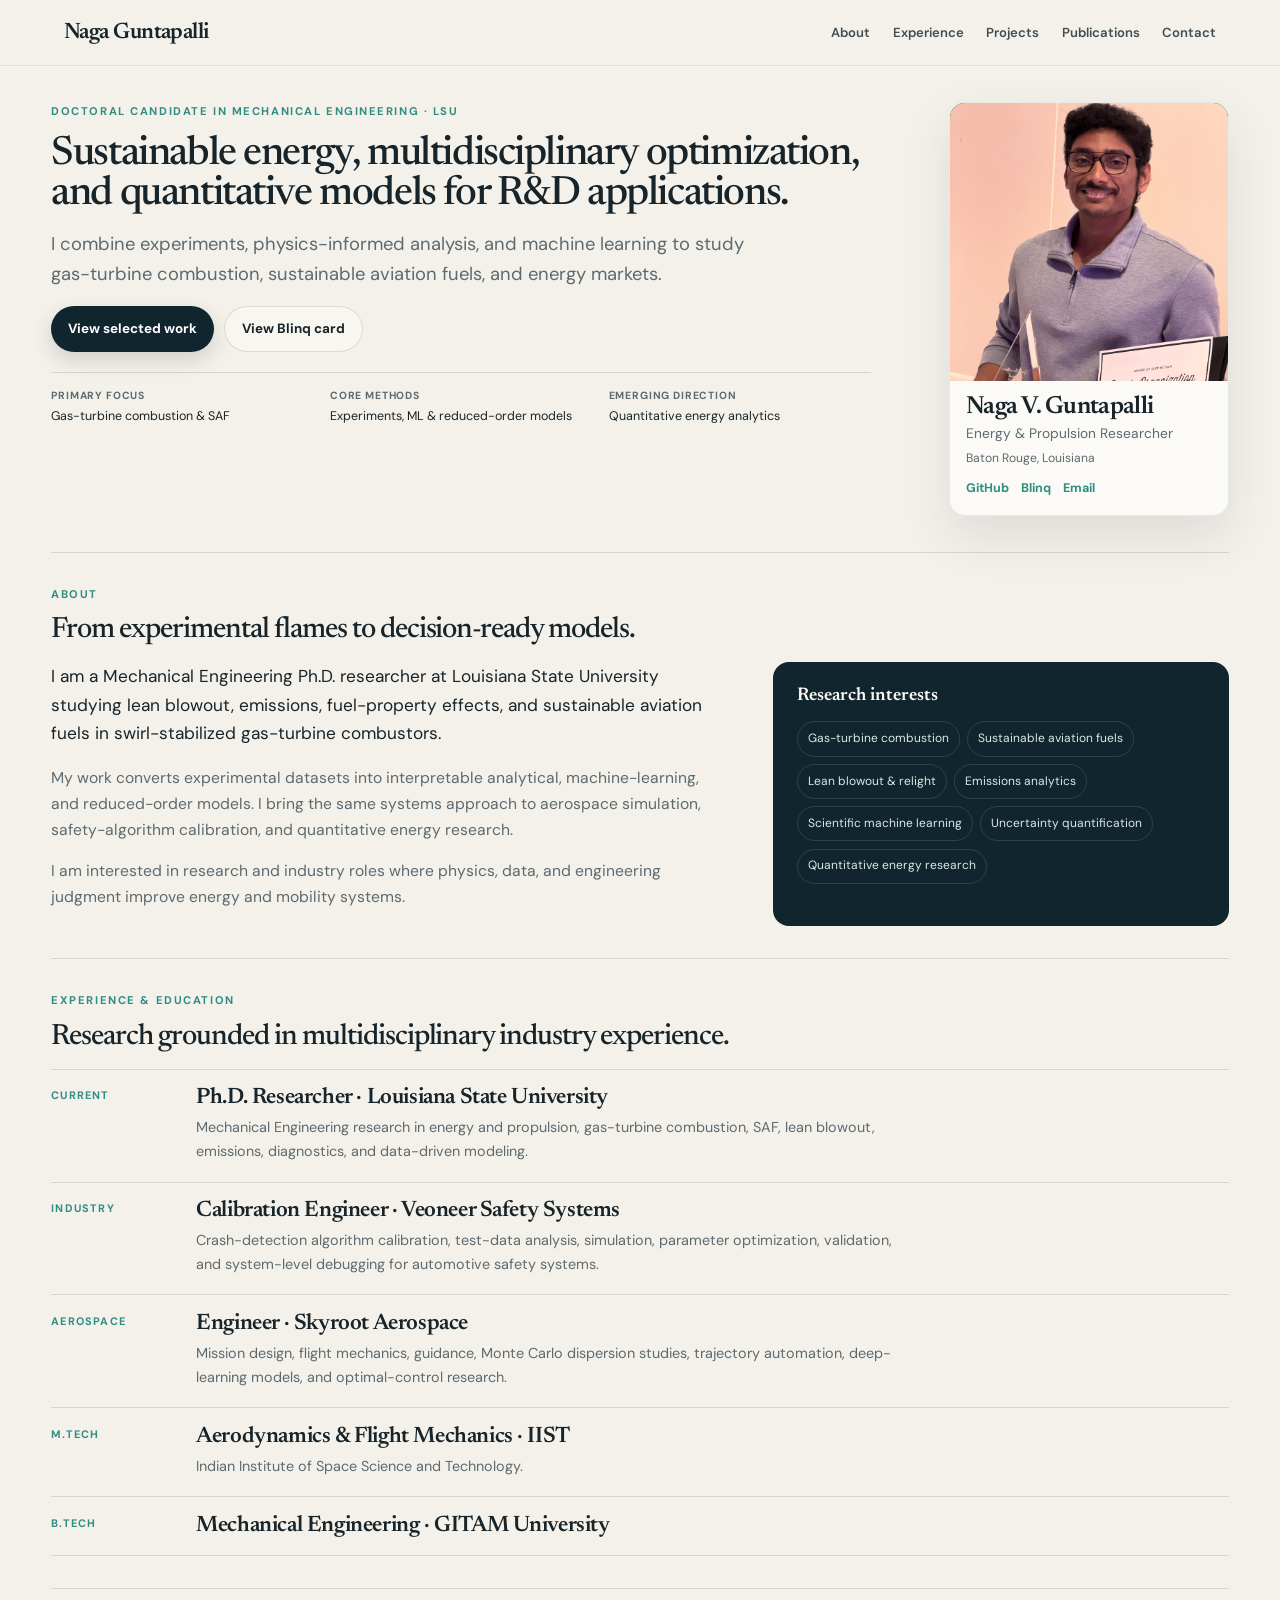
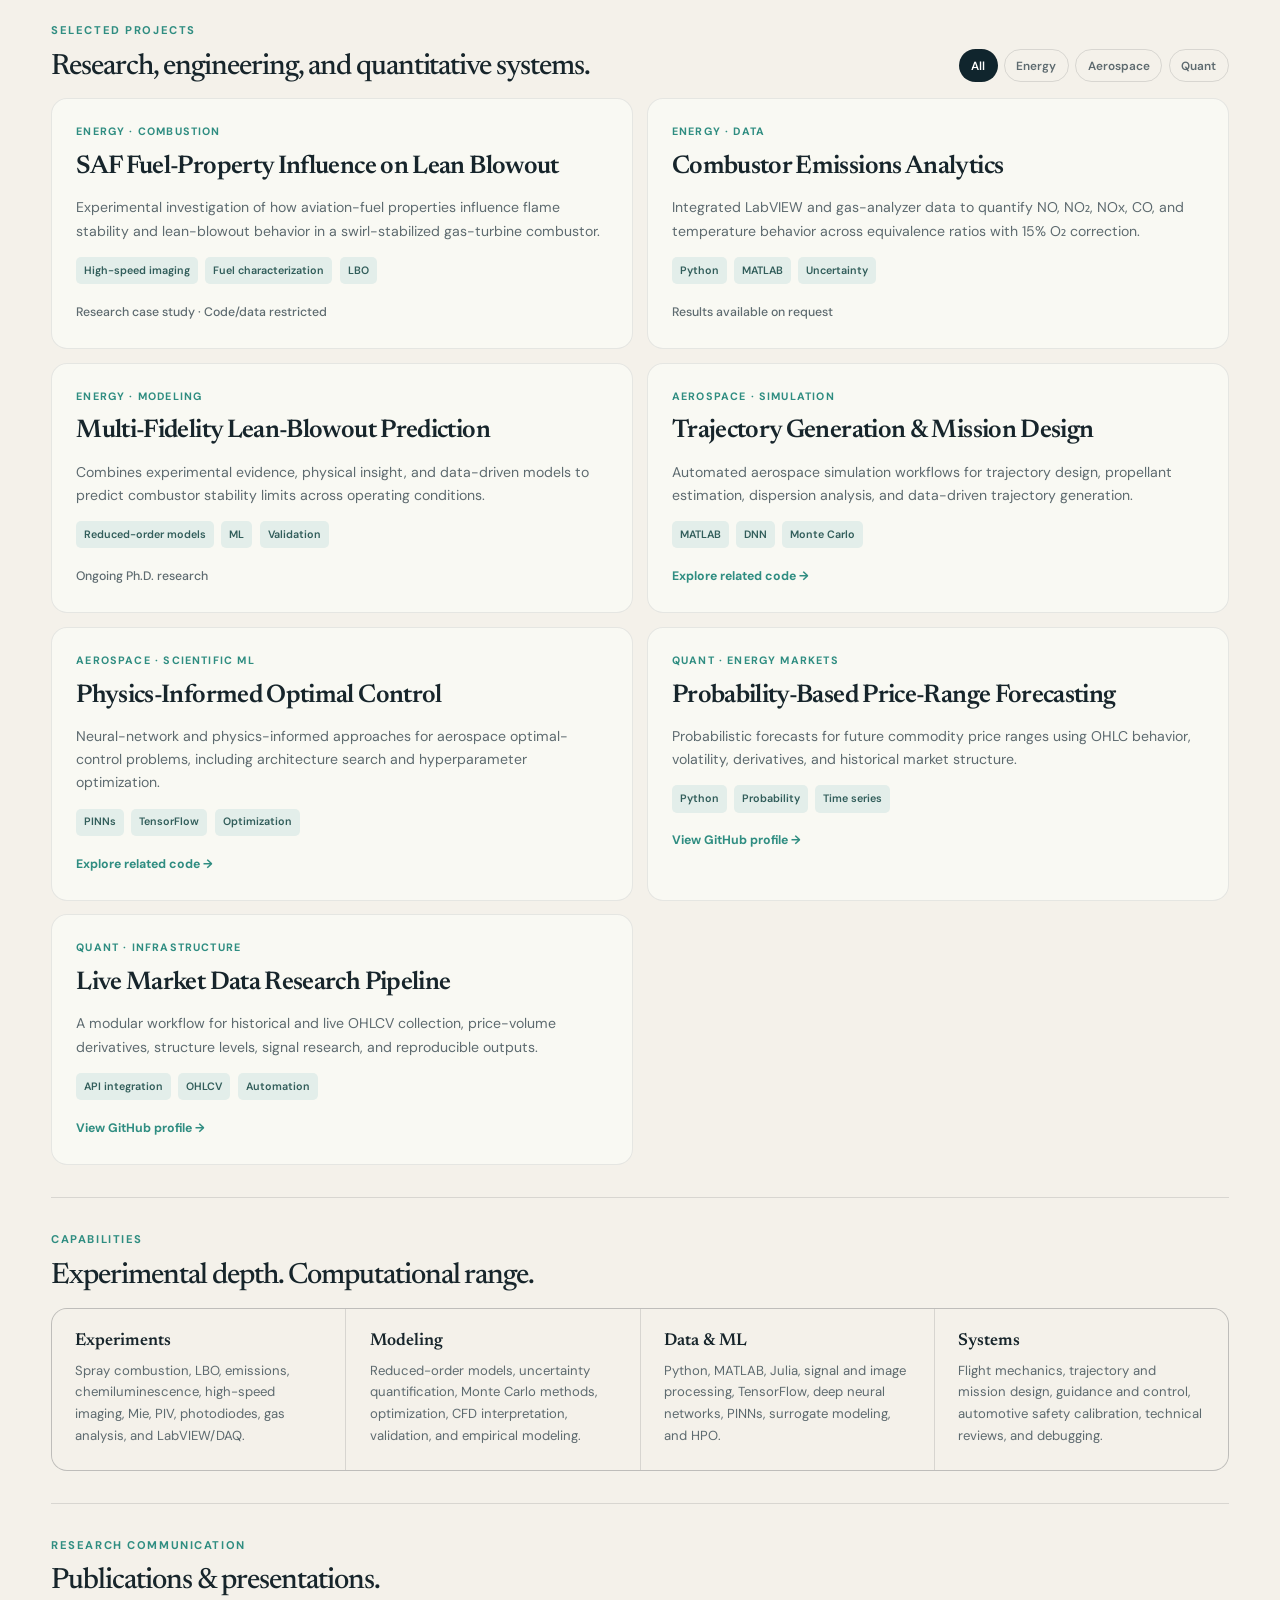
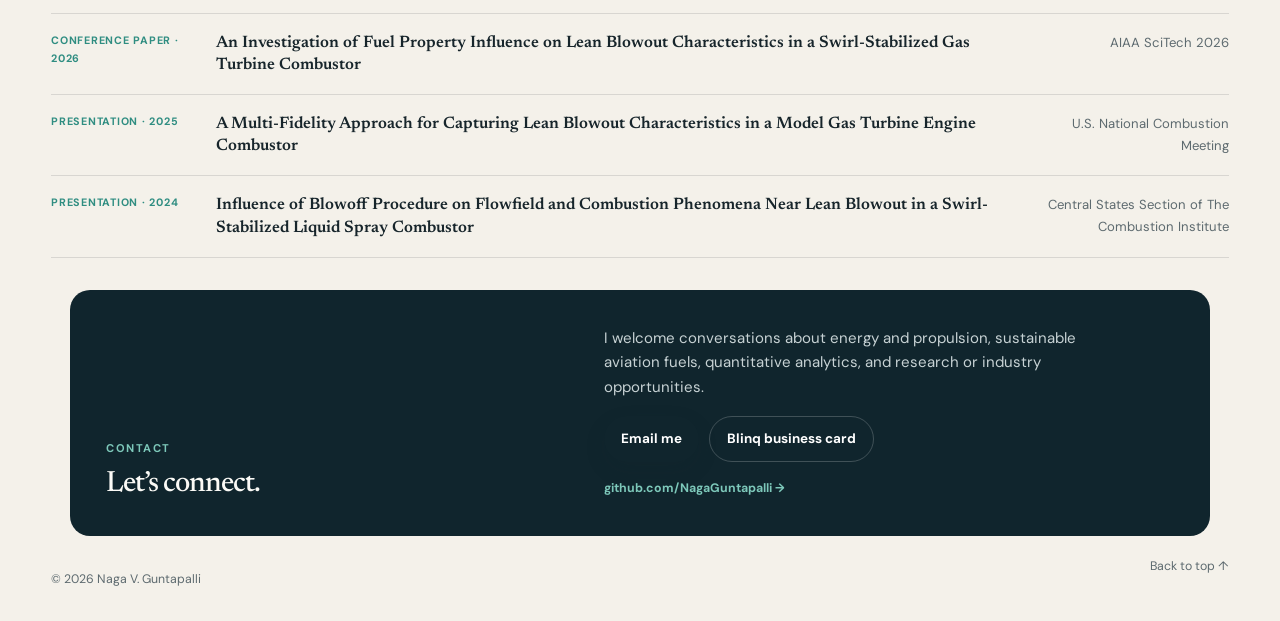
==== index.html @ 7cda15cf "Update1" ====
<!doctype html>
<html lang="en">
<head>
  <meta charset="utf-8">
  <meta name="viewport" content="width=device-width, initial-scale=1">
  <meta name="description" content="Naga V. Guntapalli — researcher in energy, propulsion, sustainable aviation fuels, experimental analytics, and quantitative energy research.">
  <meta name="theme-color" content="#10252d">
  <meta property="og:title" content="Naga V. Guntapalli | Energy, Propulsion & Quantitative Analytics">
  <meta property="og:description" content="Research portfolio spanning sustainable aviation fuels, gas-turbine combustion, scientific machine learning, and quantitative energy analytics.">
  <meta property="og:type" content="website">
  <meta property="og:url" content="https://nagaguntapalli.github.io/">
  <title>Naga V. Guntapalli | Energy, Propulsion & Quantitative Analytics</title>
  <link rel="preconnect" href="https://fonts.googleapis.com">
  <link rel="preconnect" href="https://fonts.gstatic.com" crossorigin>
  <link href="https://fonts.googleapis.com/css2?family=DM+Sans:wght@400;500;600;700&family=Newsreader:opsz,wght@6..72,500;6..72,600&display=swap" rel="stylesheet">
  <link rel="stylesheet" href="styles.css">
  <script defer src="script.js"></script>
</head>
<body>
  <a class="skip-link" href="#main">Skip to content</a>

  <header class="site-header" id="top">
    <a class="brand" href="#top" aria-label="Naga Guntapalli home">Naga Guntapalli</a>
    <button class="menu-toggle" type="button" aria-expanded="false" aria-controls="site-nav">Menu</button>
    <nav class="site-nav" id="site-nav" aria-label="Primary navigation">
      <a href="#about">About</a>
      <a href="#experience">Experience</a>
      <a href="#projects">Projects</a>
      <a href="#publications">Publications</a>
      <a href="#contact">Contact</a>
    </nav>
  </header>

  <main id="main">
    <section class="hero section-shell" aria-labelledby="hero-title">
      <div class="hero-copy">
        <p class="eyebrow">Doctoral Candidate in Mechanical Engineering · LSU</p>
        <h1 id="hero-title">Sustainable energy, multidisciplinary optimization, and quantitative models for R&amp;D applications.</h1>
        <p class="hero-summary">I combine experiments, physics-informed analysis, and machine learning to study gas-turbine combustion, sustainable aviation fuels, and energy markets.</p>
        <div class="hero-actions">
          <a class="button button-primary" href="#projects">View selected work</a>
          <a class="button button-secondary" href="https://blinq.me/cmnru2vpw08rl0as6yubtj0c5?bs=db" target="_blank" rel="noreferrer">View Blinq card</a>
        </div>
        <dl class="signal-list" aria-label="Research profile">
          <div><dt>Primary focus</dt><dd>Gas-turbine combustion & SAF</dd></div>
          <div><dt>Core methods</dt><dd>Experiments, ML & reduced-order models</dd></div>
          <div><dt>Emerging direction</dt><dd>Quantitative energy analytics</dd></div>
        </dl>
      </div>

      <aside class="profile-card" aria-label="Profile">
        <div class="profile-image-wrap">
          <img src="assets/images/naga-guntapalli-profile.jpg" alt="Portrait of Naga V. Guntapalli" class="profile-image" width="800" height="800" decoding="async">
        </div>
        <div class="profile-content">
          <h2>Naga V. Guntapalli</h2>
          <p>Energy & Propulsion Researcher</p>
          <p class="profile-location">Baton Rouge, Louisiana</p>
          <div class="profile-links" aria-label="Profile links">
            <a href="https://github.com/NagaGuntapalli" target="_blank" rel="noreferrer">GitHub</a>
            <a href="https://blinq.me/cmnru2vpw08rl0as6yubtj0c5?bs=db" target="_blank" rel="noreferrer">Blinq</a>
            <a href="mailto:msinaerospace@gmail.com">Email</a>
          </div>
        </div>
      </aside>
    </section>

    <section class="intro section-shell" id="about" aria-labelledby="about-title">
      <div class="section-heading">
        <p class="eyebrow">About</p>
        <h2 id="about-title">From experimental flames to decision-ready models.</h2>
      </div>
      <div class="intro-grid">
        <div class="prose">
          <p>I am a Mechanical Engineering Ph.D. researcher at Louisiana State University studying lean blowout, emissions, fuel-property effects, and sustainable aviation fuels in swirl-stabilized gas-turbine combustors.</p>
          <p>My work converts experimental datasets into interpretable analytical, machine-learning, and reduced-order models. I bring the same systems approach to aerospace simulation, safety-algorithm calibration, and quantitative energy research.</p>
          <p>I am interested in research and industry roles where physics, data, and engineering judgment improve energy and mobility systems.</p>
        </div>
        <div class="interest-panel">
          <h3>Research interests</h3>
          <ul class="tag-list">
            <li>Gas-turbine combustion</li><li>Sustainable aviation fuels</li>
            <li>Lean blowout & relight</li><li>Emissions analytics</li>
            <li>Scientific machine learning</li><li>Uncertainty quantification</li>
            <li>Quantitative energy research</li>
          </ul>
        </div>
      </div>
    </section>

    <section class="timeline-section section-shell" id="experience" aria-labelledby="experience-title">
      <div class="section-heading">
        <p class="eyebrow">Experience & education</p>
        <h2 id="experience-title">Research grounded in multidisciplinary industry experience.</h2>
      </div>
      <div class="timeline">
        <article class="timeline-item"><div class="timeline-meta">Current</div><div><h3>Ph.D. Researcher · Louisiana State University</h3><p>Mechanical Engineering research in energy and propulsion, gas-turbine combustion, SAF, lean blowout, emissions, diagnostics, and data-driven modeling.</p></div></article>
        <article class="timeline-item"><div class="timeline-meta">Industry</div><div><h3>Calibration Engineer · Veoneer Safety Systems</h3><p>Crash-detection algorithm calibration, test-data analysis, simulation, parameter optimization, validation, and system-level debugging for automotive safety systems.</p></div></article>
        <article class="timeline-item"><div class="timeline-meta">Aerospace</div><div><h3>Engineer · Skyroot Aerospace</h3><p>Mission design, flight mechanics, guidance, Monte Carlo dispersion studies, trajectory automation, deep-learning models, and optimal-control research.</p></div></article>
        <article class="timeline-item"><div class="timeline-meta">M.Tech</div><div><h3>Aerodynamics & Flight Mechanics · IIST</h3><p>Indian Institute of Space Science and Technology.</p></div></article>
        <article class="timeline-item"><div class="timeline-meta">B.Tech</div><div><h3>Mechanical Engineering · GITAM University</h3></div></article>
      </div>
    </section>

    <section class="projects-section section-shell" id="projects" aria-labelledby="projects-title">
      <div class="section-heading section-heading-row">
        <div><p class="eyebrow">Selected projects</p><h2 id="projects-title">Research, engineering, and quantitative systems.</h2></div>
        <div class="filters" role="group" aria-label="Filter projects">
          <button class="filter-button active" type="button" data-filter="all" aria-pressed="true">All</button>
          <button class="filter-button" type="button" data-filter="energy" aria-pressed="false">Energy</button>
          <button class="filter-button" type="button" data-filter="aerospace" aria-pressed="false">Aerospace</button>
          <button class="filter-button" type="button" data-filter="quant" aria-pressed="false">Quant</button>
        </div>
      </div>

      <div class="project-grid">
        <article class="project-card" data-category="energy"><p class="card-category">Energy · Combustion</p><h3>SAF Fuel-Property Influence on Lean Blowout</h3><p>Experimental investigation of how aviation-fuel properties influence flame stability and lean-blowout behavior in a swirl-stabilized gas-turbine combustor.</p><ul class="mini-tags"><li>High-speed imaging</li><li>Fuel characterization</li><li>LBO</li></ul><span class="case-study-note">Research case study · Code/data restricted</span></article>
        <article class="project-card" data-category="energy"><p class="card-category">Energy · Data</p><h3>Combustor Emissions Analytics</h3><p>Integrated LabVIEW and gas-analyzer data to quantify NO, NO₂, NOx, CO, and temperature behavior across equivalence ratios with 15% O₂ correction.</p><ul class="mini-tags"><li>Python</li><li>MATLAB</li><li>Uncertainty</li></ul><span class="case-study-note">Results available on request</span></article>
        <article class="project-card" data-category="energy"><p class="card-category">Energy · Modeling</p><h3>Multi-Fidelity Lean-Blowout Prediction</h3><p>Combines experimental evidence, physical insight, and data-driven models to predict combustor stability limits across operating conditions.</p><ul class="mini-tags"><li>Reduced-order models</li><li>ML</li><li>Validation</li></ul><span class="case-study-note">Ongoing Ph.D. research</span></article>
        <article class="project-card" data-category="aerospace"><p class="card-category">Aerospace · Simulation</p><h3>Trajectory Generation & Mission Design</h3><p>Automated aerospace simulation workflows for trajectory design, propellant estimation, dispersion analysis, and data-driven trajectory generation.</p><ul class="mini-tags"><li>MATLAB</li><li>DNN</li><li>Monte Carlo</li></ul><a class="text-link" href="https://github.com/NagaGuntapalli" target="_blank" rel="noreferrer">Explore related code →</a></article>
        <article class="project-card" data-category="aerospace"><p class="card-category">Aerospace · Scientific ML</p><h3>Physics-Informed Optimal Control</h3><p>Neural-network and physics-informed approaches for aerospace optimal-control problems, including architecture search and hyperparameter optimization.</p><ul class="mini-tags"><li>PINNs</li><li>TensorFlow</li><li>Optimization</li></ul><a class="text-link" href="https://github.com/NagaGuntapalli" target="_blank" rel="noreferrer">Explore related code →</a></article>
        <article class="project-card" data-category="quant"><p class="card-category">Quant · Energy Markets</p><h3>Probability-Based Price-Range Forecasting</h3><p>Probabilistic forecasts for future commodity price ranges using OHLC behavior, volatility, derivatives, and historical market structure.</p><ul class="mini-tags"><li>Python</li><li>Probability</li><li>Time series</li></ul><a class="text-link" href="https://github.com/NagaGuntapalli" target="_blank" rel="noreferrer">View GitHub profile →</a></article>
        <article class="project-card" data-category="quant"><p class="card-category">Quant · Infrastructure</p><h3>Live Market Data Research Pipeline</h3><p>A modular workflow for historical and live OHLCV collection, price-volume derivatives, structure levels, signal research, and reproducible outputs.</p><ul class="mini-tags"><li>API integration</li><li>OHLCV</li><li>Automation</li></ul><a class="text-link" href="https://github.com/NagaGuntapalli" target="_blank" rel="noreferrer">View GitHub profile →</a></article>
      </div>
    </section>

    <section class="skills-section section-shell" aria-labelledby="skills-title">
      <div class="section-heading"><p class="eyebrow">Capabilities</p><h2 id="skills-title">Experimental depth. Computational range.</h2></div>
      <div class="capability-grid">
        <article><h3>Experiments</h3><p>Spray combustion, LBO, emissions, chemiluminescence, high-speed imaging, Mie, PIV, photodiodes, gas analysis, and LabVIEW/DAQ.</p></article>
        <article><h3>Modeling</h3><p>Reduced-order models, uncertainty quantification, Monte Carlo methods, optimization, CFD interpretation, validation, and empirical modeling.</p></article>
        <article><h3>Data & ML</h3><p>Python, MATLAB, Julia, signal and image processing, TensorFlow, deep neural networks, PINNs, surrogate modeling, and HPO.</p></article>
        <article><h3>Systems</h3><p>Flight mechanics, trajectory and mission design, guidance and control, automotive safety calibration, technical reviews, and debugging.</p></article>
      </div>
    </section>

    <section class="publications-section section-shell" id="publications" aria-labelledby="publications-title">
      <div class="section-heading"><p class="eyebrow">Research communication</p><h2 id="publications-title">Publications & presentations.</h2></div>
      <div class="publication-list">
        <article><span>Conference paper · 2026</span><h3>An Investigation of Fuel Property Influence on Lean Blowout Characteristics in a Swirl-Stabilized Gas Turbine Combustor</h3><p>AIAA SciTech 2026</p></article>
        <article><span>Presentation · 2025</span><h3>A Multi-Fidelity Approach for Capturing Lean Blowout Characteristics in a Model Gas Turbine Engine Combustor</h3><p>U.S. National Combustion Meeting</p></article>
        <article><span>Presentation · 2024</span><h3>Influence of Blowoff Procedure on Flowfield and Combustion Phenomena Near Lean Blowout in a Swirl-Stabilized Liquid Spray Combustor</h3><p>Central States Section of The Combustion Institute</p></article>
      </div>
    </section>

    <section class="contact-section section-shell" id="contact" aria-labelledby="contact-title">
      <div><p class="eyebrow">Contact</p><h2 id="contact-title">Let’s connect.</h2></div>
      <div class="contact-copy">
        <p>I welcome conversations about energy and propulsion, sustainable aviation fuels, quantitative analytics, and research or industry opportunities.</p>
        <div class="contact-actions">
          <a class="button button-primary" href="mailto:msinaerospace@gmail.com">Email me</a>
          <a class="button button-quiet" href="https://blinq.me/cmnru2vpw08rl0as6yubtj0c5?bs=db" target="_blank" rel="noreferrer">Blinq business card</a>
        </div>
        <a class="text-link light-link" href="https://github.com/NagaGuntapalli" target="_blank" rel="noreferrer">github.com/NagaGuntapalli →</a>
      </div>
    </section>
  </main>

  <footer class="site-footer section-shell"><p>© <span id="year">2026</span> Naga V. Guntapalli</p><a href="#top">Back to top ↑</a></footer>
</body>
</html>
---- styles.css ----
:root {
  --ink: #17252b;
  --muted: #5d6a6f;
  --paper: #f4f1ea;
  --surface: #fbfaf6;
  --deep: #10252d;
  --deep-soft: #18343d;
  --teal: #2f8d81;
  --teal-light: #c9e0da;
  --copper: #b76a43;
  --line: rgba(23, 37, 43, .13);
  --shadow: 0 20px 50px rgba(16, 37, 45, .10);
  --radius: 16px;
  --display: "Newsreader", Georgia, serif;
  --body: "DM Sans", system-ui, sans-serif;
}

* { box-sizing: border-box; }
html { scroll-behavior: smooth; }
body { margin: 0; color: var(--ink); background: var(--paper); font: 400 16px/1.65 var(--body); -webkit-font-smoothing: antialiased; }
a { color: inherit; }
button, a { -webkit-tap-highlight-color: transparent; }
.skip-link { position: fixed; left: 1rem; top: -5rem; z-index: 100; padding: .65rem .9rem; background: var(--surface); }
.skip-link:focus { top: 1rem; }

.site-header { position: sticky; top: 0; z-index: 50; display: flex; align-items: center; justify-content: space-between; min-height: 66px; padding: 0 max(5vw, 1.25rem); background: rgba(244, 241, 234, .92); backdrop-filter: blur(14px); border-bottom: 1px solid rgba(23, 37, 43, .08); }
.brand { font: 600 1.4rem var(--display); text-decoration: none; letter-spacing: -.025em; }
.site-nav { display: flex; align-items: center; gap: 1.4rem; }
.site-nav a { color: #3e4e54; font-size: .82rem; font-weight: 600; text-decoration: none; }
.site-nav a:hover, .site-nav a:focus-visible { color: var(--teal); }
.menu-toggle { display: none; border: 1px solid var(--line); border-radius: 999px; background: transparent; padding: .45rem .75rem; font: 600 .8rem var(--body); }

.section-shell { width: min(1240px, 92vw); margin-inline: auto; }
.hero { display: grid; grid-template-columns: minmax(0, 1fr) minmax(240px, 280px); gap: clamp(1.25rem, 2.5vw, 2rem); align-items: start; padding-block: clamp(1.5rem, 3vw, 2.25rem); }
.hero h1, .section-heading h2, .contact-section h2 { margin: 0; font-family: var(--display); font-weight: 500; letter-spacing: -.035em; line-height: .99; }
.hero h1 { max-width: 820px; font-size: clamp(1.71rem, 3.15vw, 2.94rem); }
.eyebrow { margin: 0 0 .9rem; color: var(--teal); font-size: .7rem; font-weight: 700; letter-spacing: .14em; text-transform: uppercase; }
.hero-summary { max-width: 720px; margin: .9rem 0 0; color: var(--muted); font-size: clamp(1rem, 1.5vw, 1.15rem); }
.hero-actions, .contact-actions { display: flex; flex-wrap: wrap; gap: .65rem; margin-top: 1rem; }
.button { display: inline-flex; align-items: center; justify-content: center; min-height: 44px; padding: .68rem 1.05rem; border-radius: 999px; font-size: .84rem; font-weight: 700; text-decoration: none; transition: transform .2s, box-shadow .2s, background .2s; }
.button:hover { transform: translateY(-2px); }
.button-primary { color: #fff; background: var(--deep); box-shadow: 0 8px 20px rgba(16, 37, 45, .16); }
.button-secondary { border: 1px solid var(--line); background: rgba(255, 255, 255, .35); }
.button-quiet { color: #fff; border: 1px solid rgba(255,255,255,.2); background: transparent; }
.signal-list { display: grid; grid-template-columns: repeat(3, 1fr); gap: 1rem; max-width: 820px; padding-top: .9rem; margin: 1.25rem 0 0; border-top: 1px solid var(--line); }
.signal-list div { min-width: 0; }
.signal-list dt { color: var(--muted); font-size: .65rem; font-weight: 700; letter-spacing: .08em; text-transform: uppercase; }
.signal-list dd { margin: .2rem 0 0; font-size: .78rem; line-height: 1.45; }

.profile-card { width: 100%; max-width: 280px; justify-self: end; overflow: hidden; background: var(--surface); border: 1px solid rgba(23,37,43,.08); border-radius: var(--radius); box-shadow: var(--shadow); }
.profile-image-wrap { overflow: hidden; aspect-ratio: 1; background: var(--deep-soft); }
.profile-image { width: 100%; height: 100%; object-fit: cover; filter: saturate(.86) contrast(1.03); }
.profile-content { padding: .9rem 1rem 1rem; }
.profile-card h2 { margin: 0 0 .1rem; font: 600 1.55rem var(--display); letter-spacing: -.025em; }
.profile-card p { margin: 0; color: var(--muted); font-size: .86rem; }
.profile-location { margin-top: .18rem !important; font-size: .76rem !important; }
.profile-links { display: flex; flex-wrap: wrap; gap: .75rem; margin-top: .65rem; }
.profile-links a { color: var(--teal); font-size: .78rem; font-weight: 700; text-decoration: none; }

.intro, .timeline-section, .projects-section, .skills-section, .publications-section { padding-block: clamp(1.5rem, 2.5vw, 2.25rem); border-top: 1px solid var(--line); }
.section-heading { max-width: 700px; margin-bottom: 1rem; }
.section-heading h2, .contact-section h2 { font-size: clamp(1.29rem, 2.28vw, 2.07rem); }
.section-heading-row { display: flex; max-width: none; align-items: end; justify-content: space-between; gap: 1rem; }
.section-heading-row > div:first-child { max-width: 680px; }
.intro-grid { display: grid; grid-template-columns: 1.2fr .8fr; gap: clamp(1.25rem, 3vw, 2.5rem); }
.prose { max-width: 670px; color: var(--muted); font-size: .98rem; }
.prose p:first-child { margin-top: 0; color: var(--ink); font-size: 1.08rem; }
.interest-panel { padding: 1.5rem; background: var(--deep); border-radius: var(--radius); color: var(--surface); }
.interest-panel h3 { margin: 0 0 1rem; font: 600 1.15rem var(--display); }
.tag-list, .mini-tags { display: flex; flex-wrap: wrap; gap: .45rem; padding: 0; margin: 0; list-style: none; }
.tag-list li { padding: .42rem .62rem; border: 1px solid rgba(255,255,255,.13); border-radius: 999px; color: #dbe8e5; font-size: .75rem; }

.timeline { border-top: 1px solid var(--line); }
.timeline-item { display: grid; grid-template-columns: 125px 1fr; gap: 1.25rem; padding: 1.1rem 0; border-bottom: 1px solid var(--line); }
.timeline-meta { color: var(--teal); font-size: .68rem; font-weight: 700; letter-spacing: .11em; text-transform: uppercase; }
.timeline-item h3 { margin: 0; font: 600 clamp(1.13rem, 1.8vw, 1.4rem) var(--display); letter-spacing: -.018em; }
.timeline-item p { max-width: 720px; margin: .45rem 0 0; color: var(--muted); font-size: .9rem; }

.filters { display: flex; flex-wrap: wrap; gap: .4rem; }
.filter-button { padding: .48rem .72rem; border: 1px solid var(--line); border-radius: 999px; color: var(--muted); background: transparent; cursor: pointer; font: 600 .74rem var(--body); }
.filter-button.active { color: #fff; background: var(--deep); }
.project-grid { display: grid; grid-template-columns: repeat(2, minmax(0, 1fr)); gap: .85rem; }
.project-card { position: relative; padding: clamp(1.15rem, 2vw, 1.5rem); background: rgba(251,250,246,.82); border: 1px solid rgba(23,37,43,.09); border-radius: var(--radius); transition: transform .22s, box-shadow .22s, opacity .2s; }
.project-card:hover { transform: translateY(-3px); box-shadow: var(--shadow); }
.project-card.is-hidden { display: none; }
.card-category { margin: 0 0 .75rem; color: var(--teal); font-size: .67rem; font-weight: 700; letter-spacing: .11em; text-transform: uppercase; }
.project-card h3 { max-width: 500px; margin: 0; font: 600 clamp(1.28rem, 2vw, 1.62rem) var(--display); line-height: 1.14; letter-spacing: -.025em; }
.project-card > p:not(.card-category) { max-width: 550px; color: var(--muted); font-size: .88rem; }
.mini-tags { margin: .75rem 0; }
.mini-tags li { padding: .3rem .5rem; border-radius: 5px; color: #315d5a; background: #e3eeea; font-size: .67rem; font-weight: 600; }
.text-link, .case-study-note { display: inline-block; margin-top: .35rem; color: var(--teal); font-size: .77rem; font-weight: 700; text-decoration: none; }
.case-study-note { color: var(--muted); font-weight: 500; }

.capability-grid { display: grid; grid-template-columns: repeat(4, 1fr); gap: 1px; overflow: hidden; background: var(--line); border: 1px solid var(--line); border-radius: var(--radius); }
.capability-grid article { padding: 1.45rem; background: var(--paper); }
.capability-grid h3 { margin: 0 0 .6rem; font: 600 1.08rem var(--display); }
.capability-grid p { margin: 0; color: var(--muted); font-size: .82rem; }

.publication-list { border-top: 1px solid var(--line); }
.publication-list article { display: grid; grid-template-columns: 145px minmax(0, 1fr) 185px; gap: 1.25rem; align-items: start; padding: 1.1rem 0; border-bottom: 1px solid var(--line); }
.publication-list span { color: var(--teal); font-size: .67rem; font-weight: 700; text-transform: uppercase; letter-spacing: .07em; }
.publication-list h3 { margin: 0; font: 600 1.04rem var(--display); line-height: 1.35; }
.publication-list p { margin: 0; color: var(--muted); font-size: .82rem; text-align: right; }

.contact-section { display: grid; grid-template-columns: .9fr 1.1fr; gap: clamp(1rem, 2.5vw, 2rem); align-items: end; width: min(1140px, 93vw); margin: 0 auto; padding: clamp(1.5rem, 3vw, 2.25rem); color: var(--surface); background: var(--deep); border-radius: 20px; }
.contact-section .eyebrow, .light-link { color: #7dc8ba; }
.contact-copy p { max-width: 520px; margin-top: 0; color: #c7d2d4; font-size: .94rem; }
.contact-actions { margin: 1rem 0 .65rem; }
.site-footer { display: flex; justify-content: space-between; padding-block: 1.25rem; color: var(--muted); font-size: .77rem; }
.site-footer a { text-decoration: none; }

:focus-visible { outline: 3px solid var(--copper); outline-offset: 3px; }
@media (prefers-reduced-motion: reduce) { html { scroll-behavior: auto; } *, *::before, *::after { transition: none !important; } }
@media (max-width: 900px) {
  .hero { grid-template-columns: 1fr; min-height: auto; }
  .profile-card { max-width: 280px; justify-self: start; }
  .intro-grid, .contact-section { grid-template-columns: 1fr; }
  .capability-grid { grid-template-columns: repeat(2, 1fr); }
  .publication-list article { grid-template-columns: 120px 1fr; }
  .publication-list p { grid-column: 2; text-align: left; }
  .section-heading-row { align-items: start; flex-direction: column; }
}
@media (max-width: 680px) {
  .site-header { min-height: 60px; }
  .brand { font-size: 1.15rem; }
  .menu-toggle { display: block; }
  .site-nav { position: absolute; top: 60px; left: 0; right: 0; display: none; flex-direction: column; align-items: stretch; gap: 0; padding: .45rem 5.5vw .8rem; background: var(--paper); border-bottom: 1px solid var(--line); }
  .site-nav.open { display: flex; }
  .site-nav a { padding: .72rem 0; }
  .hero { padding-top: 3rem; }
  .hero h1 { font-size: clamp(1.53rem, 7.2vw, 2.22rem); }
  .signal-list { grid-template-columns: 1fr; }
  .project-grid, .capability-grid { grid-template-columns: 1fr; }
  .timeline-item { grid-template-columns: 1fr; gap: .4rem; }
  .publication-list article { grid-template-columns: 1fr; gap: .5rem; }
  .publication-list p { grid-column: auto; }
  .contact-section { width: 100%; border-radius: 0; }
  .site-footer { flex-direction: column; gap: .4rem; }
}
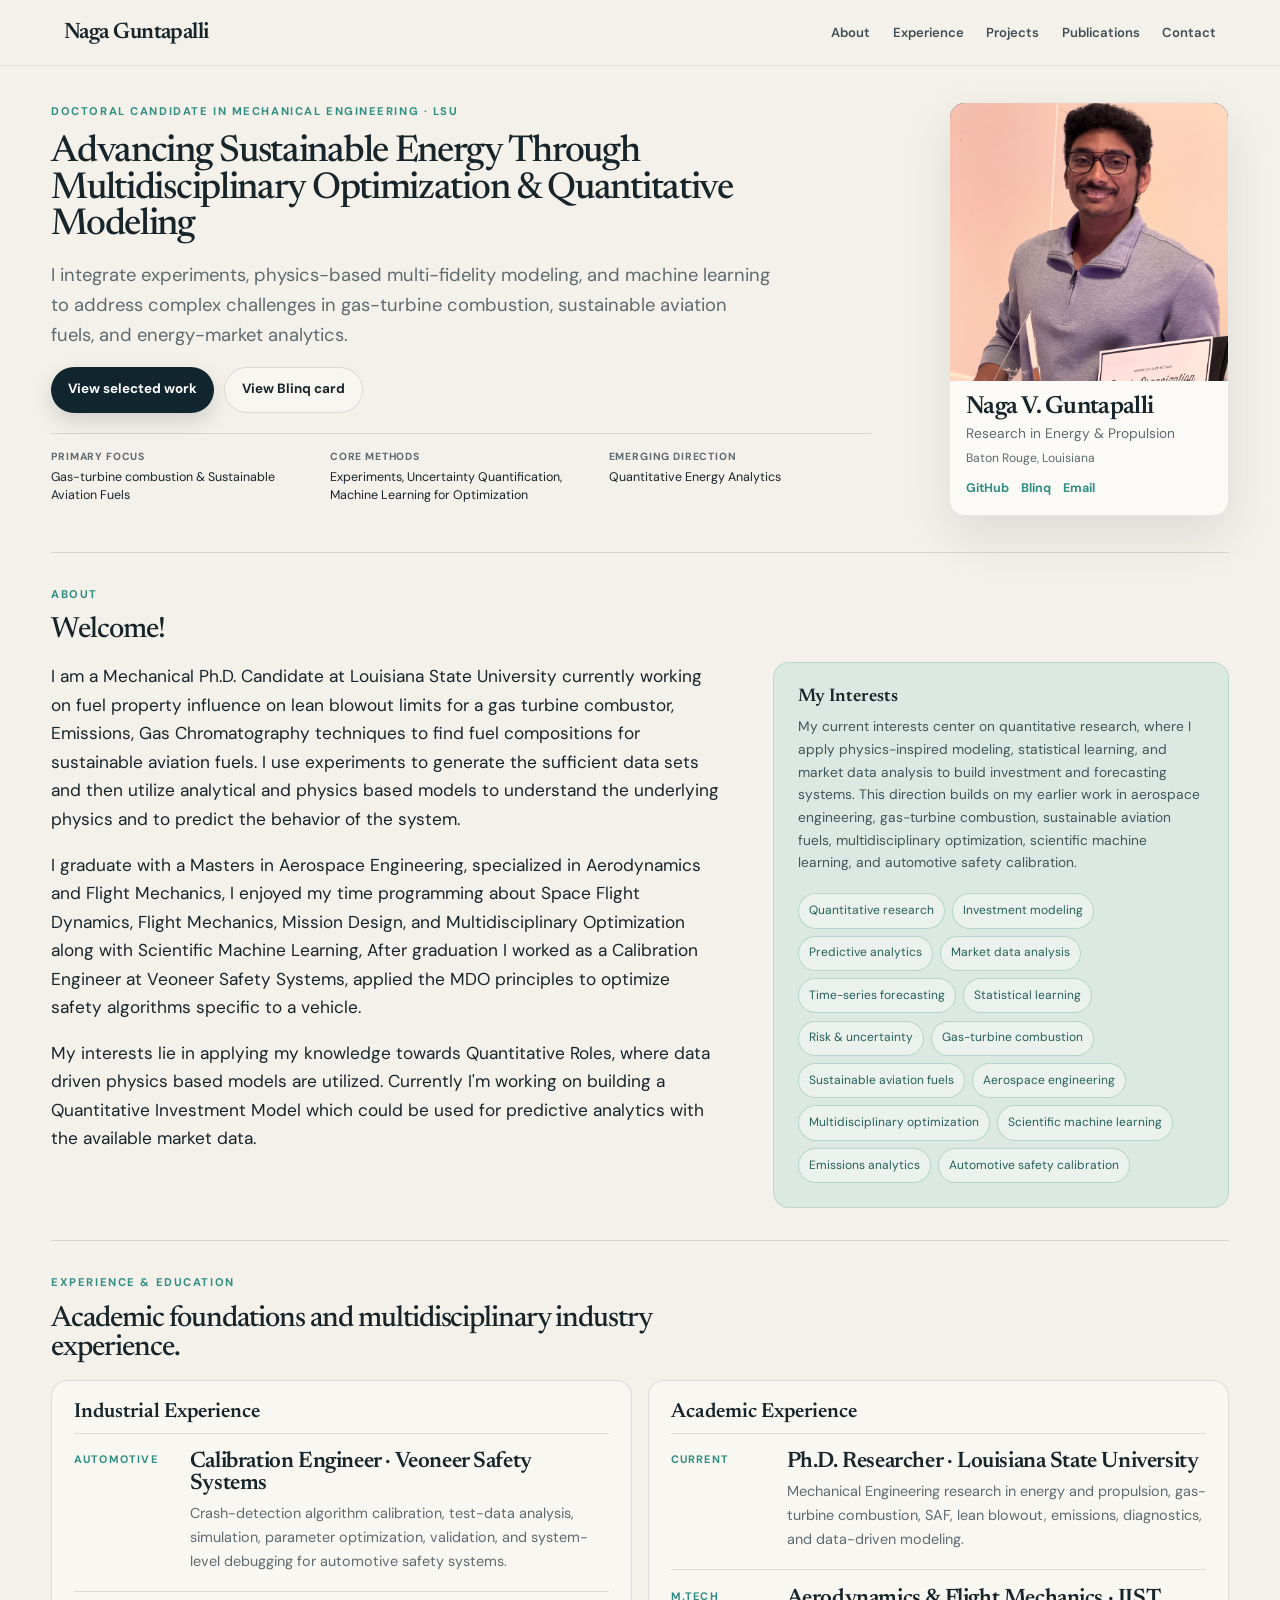
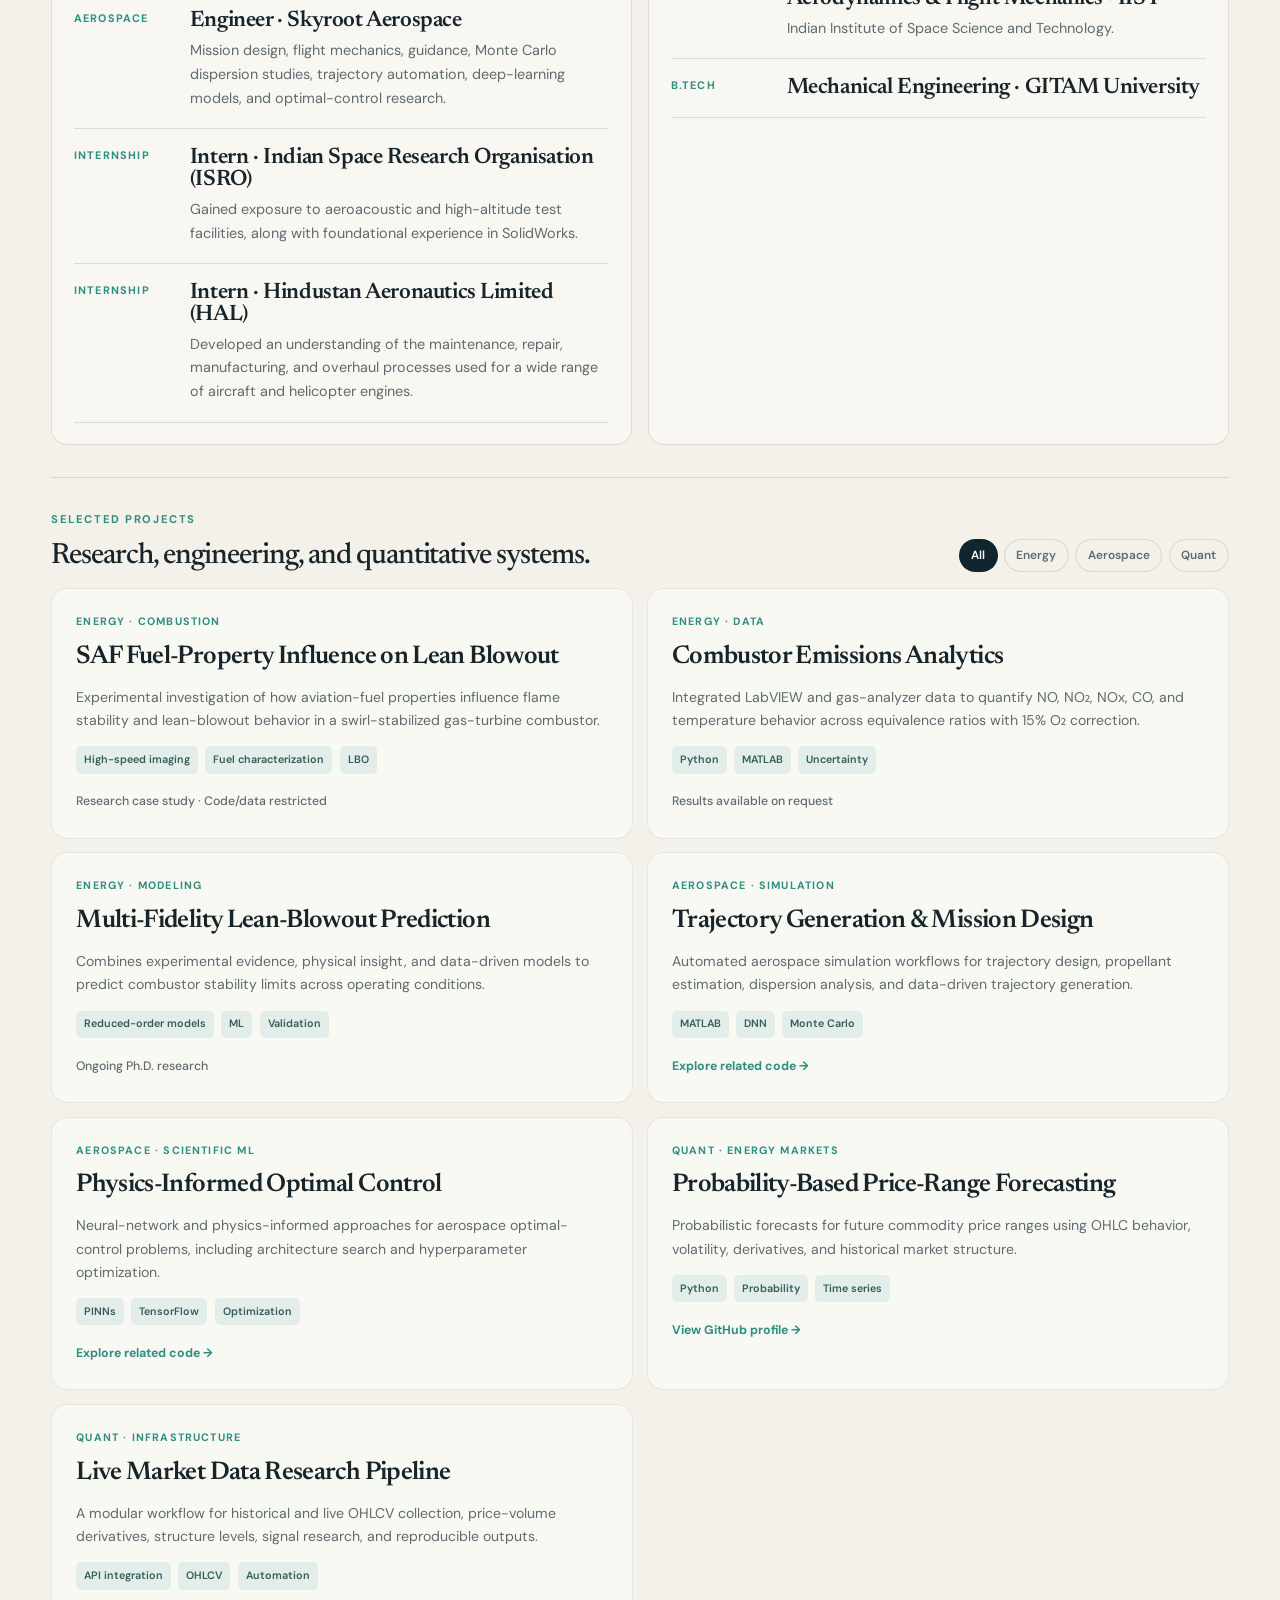
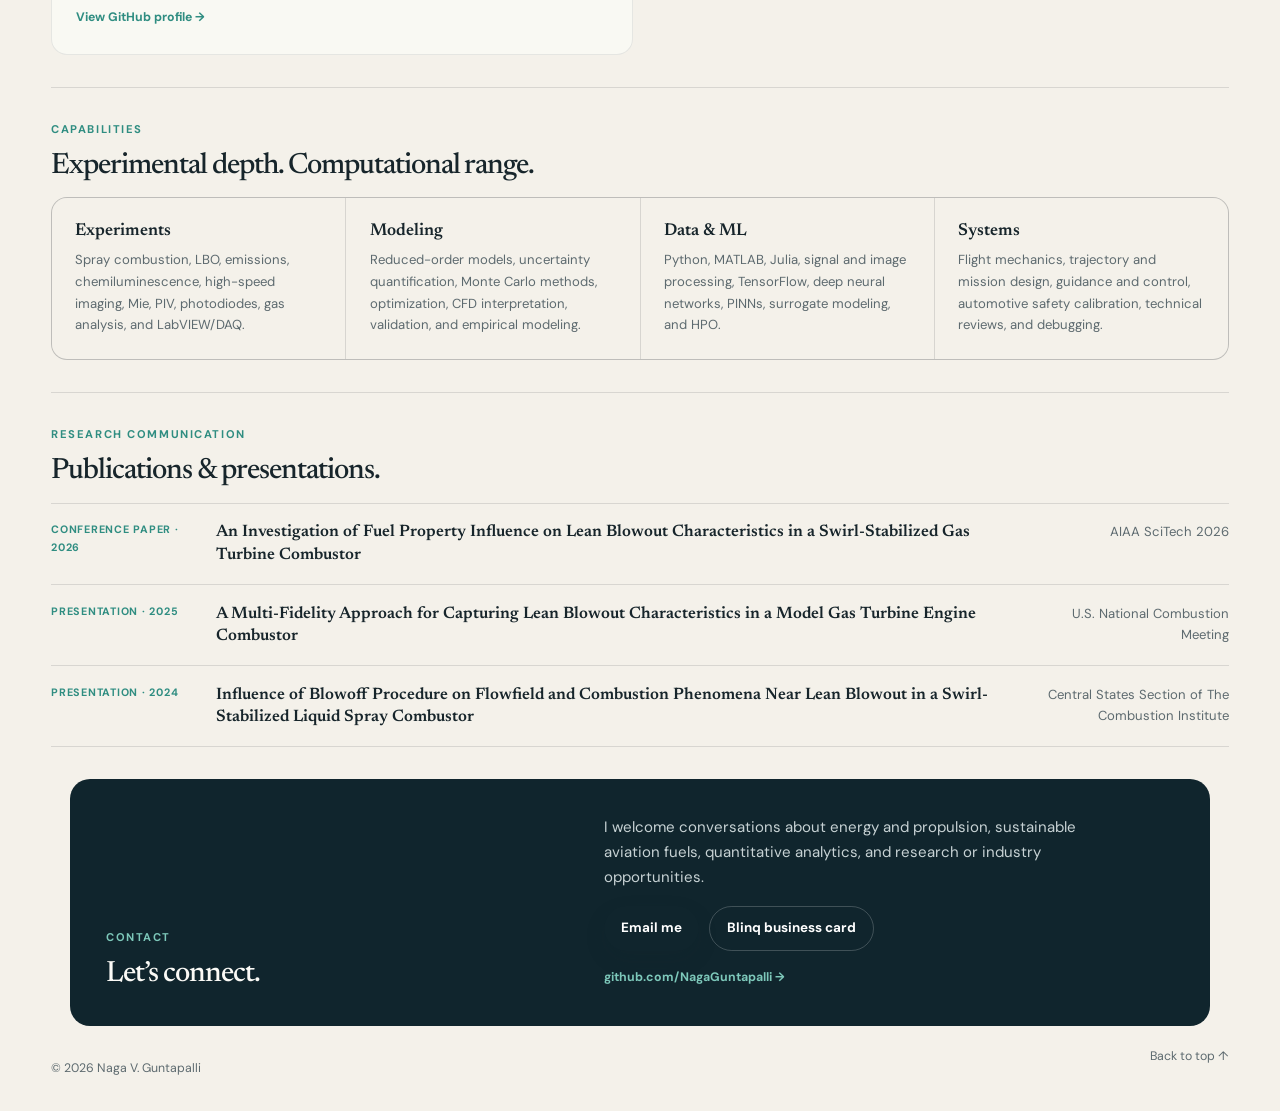
==== commit 307a95bc: "2" ====
--- a/index.html
+++ b/index.html
@@ -35,16 +35,17 @@
     <section class="hero section-shell" aria-labelledby="hero-title">
       <div class="hero-copy">
         <p class="eyebrow">Doctoral Candidate in Mechanical Engineering · LSU</p>
-        <h1 id="hero-title">Sustainable energy, multidisciplinary optimization, and quantitative models for R&amp;D applications.</h1>
-        <p class="hero-summary">I combine experiments, physics-informed analysis, and machine learning to study gas-turbine combustion, sustainable aviation fuels, and energy markets.</p>
+        <h1 id="hero-title">Advancing Sustainable Energy Through Multidisciplinary Optimization & Quantitative Modeling</h1>
+        <p class="hero-summary">I integrate experiments, physics-based multi-fidelity modeling, and machine learning to address complex challenges in gas-turbine combustion, sustainable aviation fuels, and energy-market analytics.
+</p>
         <div class="hero-actions">
           <a class="button button-primary" href="#projects">View selected work</a>
           <a class="button button-secondary" href="https://blinq.me/cmnru2vpw08rl0as6yubtj0c5?bs=db" target="_blank" rel="noreferrer">View Blinq card</a>
         </div>
         <dl class="signal-list" aria-label="Research profile">
-          <div><dt>Primary focus</dt><dd>Gas-turbine combustion & SAF</dd></div>
-          <div><dt>Core methods</dt><dd>Experiments, ML & reduced-order models</dd></div>
-          <div><dt>Emerging direction</dt><dd>Quantitative energy analytics</dd></div>
+          <div><dt>Primary focus</dt><dd>Gas-turbine combustion & Sustainable Aviation Fuels</dd></div>
+          <div><dt>Core methods</dt><dd>Experiments, Uncertainty Quantification, Machine Learning for Optimization </dd></div>
+          <div><dt>Emerging direction</dt><dd>Quantitative Energy Analytics</dd></div>
         </dl>
       </div>
 
@@ -54,12 +55,12 @@
         </div>
         <div class="profile-content">
           <h2>Naga V. Guntapalli</h2>
-          <p>Energy & Propulsion Researcher</p>
+          <p>Research in Energy & Propulsion </p>
           <p class="profile-location">Baton Rouge, Louisiana</p>
           <div class="profile-links" aria-label="Profile links">
             <a href="https://github.com/NagaGuntapalli" target="_blank" rel="noreferrer">GitHub</a>
             <a href="https://blinq.me/cmnru2vpw08rl0as6yubtj0c5?bs=db" target="_blank" rel="noreferrer">Blinq</a>
-            <a href="mailto:msinaerospace@gmail.com">Email</a>
+            <a href="mailto:nagaguntapalli@gmail.com">Email</a>
           </div>
         </div>
       </aside>
@@ -68,21 +69,31 @@
     <section class="intro section-shell" id="about" aria-labelledby="about-title">
       <div class="section-heading">
         <p class="eyebrow">About</p>
-        <h2 id="about-title">From experimental flames to decision-ready models.</h2>
+        <h2 id="about-title">Welcome!</h2>
       </div>
       <div class="intro-grid">
         <div class="prose">
-          <p>I am a Mechanical Engineering Ph.D. researcher at Louisiana State University studying lean blowout, emissions, fuel-property effects, and sustainable aviation fuels in swirl-stabilized gas-turbine combustors.</p>
-          <p>My work converts experimental datasets into interpretable analytical, machine-learning, and reduced-order models. I bring the same systems approach to aerospace simulation, safety-algorithm calibration, and quantitative energy research.</p>
-          <p>I am interested in research and industry roles where physics, data, and engineering judgment improve energy and mobility systems.</p>
+          <p class="about-primary">I am a Mechanical Ph.D. Candidate at Louisiana State University currently working on fuel property influence on lean blowout limits
+             for a gas turbine combustor, Emissions, Gas Chromatography techniques to find fuel compositions for sustainable aviation fuels. 
+             I use experiments to generate the sufficient data sets and then utilize analytical and physics based models to understand the underlying physics and to predict the behavior of the system.</p>
+          <p class="about-primary">I graduate with a Masters in Aerospace Engineering, specialized in Aerodynamics and Flight Mechanics, I enjoyed my time programming
+             about Space Flight Dynamics, Flight Mechanics, Mission Design, and Multidisciplinary Optimization along with Scientific Machine Learning, 
+            After graduation I worked as a Calibration Engineer at Veoneer Safety Systems, applied the MDO principles to optimize safety algorithms specific to a vehicle.</p>
+          <p class="about-primary"> My interests lie in applying my knowledge towards Quantitative Roles, where data driven physics based models are utilized. 
+            Currently I'm working on building a Quantitative Investment Model which could be used for predictive analytics with the available market data.</p>
         </div>
         <div class="interest-panel">
-          <h3>Research interests</h3>
+          <h3>My Interests</h3>
+          <p>My current interests center on quantitative research, where I apply physics-inspired modeling, statistical learning, and market data analysis to build investment and forecasting systems. This direction builds on my earlier work in aerospace engineering, gas-turbine combustion, sustainable aviation fuels, multidisciplinary optimization, scientific machine learning, and automotive safety calibration.</p>
           <ul class="tag-list">
+            <li>Quantitative research</li><li>Investment modeling</li>
+            <li>Predictive analytics</li><li>Market data analysis</li>
+            <li>Time-series forecasting</li><li>Statistical learning</li>
+            <li>Risk &amp; uncertainty</li>
             <li>Gas-turbine combustion</li><li>Sustainable aviation fuels</li>
-            <li>Lean blowout & relight</li><li>Emissions analytics</li>
-            <li>Scientific machine learning</li><li>Uncertainty quantification</li>
-            <li>Quantitative energy research</li>
+            <li>Aerospace engineering</li><li>Multidisciplinary optimization</li>
+            <li>Scientific machine learning</li><li>Emissions analytics</li>
+            <li>Automotive safety calibration</li>
           </ul>
         </div>
       </div>
@@ -91,14 +102,26 @@
     <section class="timeline-section section-shell" id="experience" aria-labelledby="experience-title">
       <div class="section-heading">
         <p class="eyebrow">Experience & education</p>
-        <h2 id="experience-title">Research grounded in multidisciplinary industry experience.</h2>
+        <h2 id="experience-title">Academic foundations and multidisciplinary industry experience.</h2>
       </div>
-      <div class="timeline">
-        <article class="timeline-item"><div class="timeline-meta">Current</div><div><h3>Ph.D. Researcher · Louisiana State University</h3><p>Mechanical Engineering research in energy and propulsion, gas-turbine combustion, SAF, lean blowout, emissions, diagnostics, and data-driven modeling.</p></div></article>
-        <article class="timeline-item"><div class="timeline-meta">Industry</div><div><h3>Calibration Engineer · Veoneer Safety Systems</h3><p>Crash-detection algorithm calibration, test-data analysis, simulation, parameter optimization, validation, and system-level debugging for automotive safety systems.</p></div></article>
-        <article class="timeline-item"><div class="timeline-meta">Aerospace</div><div><h3>Engineer · Skyroot Aerospace</h3><p>Mission design, flight mechanics, guidance, Monte Carlo dispersion studies, trajectory automation, deep-learning models, and optimal-control research.</p></div></article>
-        <article class="timeline-item"><div class="timeline-meta">M.Tech</div><div><h3>Aerodynamics & Flight Mechanics · IIST</h3><p>Indian Institute of Space Science and Technology.</p></div></article>
-        <article class="timeline-item"><div class="timeline-meta">B.Tech</div><div><h3>Mechanical Engineering · GITAM University</h3></div></article>
+      <div class="experience-groups">
+        <div class="experience-group">
+          <h3 class="experience-group-title">Industrial Experience</h3>
+          <div class="timeline">
+            <article class="timeline-item"><div class="timeline-meta">Automotive</div><div><h3>Calibration Engineer · Veoneer Safety Systems</h3><p>Crash-detection algorithm calibration, test-data analysis, simulation, parameter optimization, validation, and system-level debugging for automotive safety systems.</p></div></article>
+            <article class="timeline-item"><div class="timeline-meta">Aerospace</div><div><h3>Engineer · Skyroot Aerospace</h3><p>Mission design, flight mechanics, guidance, Monte Carlo dispersion studies, trajectory automation, deep-learning models, and optimal-control research.</p></div></article>
+            <article class="timeline-item"><div class="timeline-meta">Internship</div><div><h3>Intern · Indian Space Research Organisation (ISRO)</h3><p>Gained exposure to aeroacoustic and high-altitude test facilities, along with foundational experience in SolidWorks.</p></div></article>
+            <article class="timeline-item"><div class="timeline-meta">Internship</div><div><h3>Intern · Hindustan Aeronautics Limited (HAL)</h3><p>Developed an understanding of the maintenance, repair, manufacturing, and overhaul processes used for a wide range of aircraft and helicopter engines.</p></div></article>
+          </div>
+        </div>
+        <div class="experience-group">
+          <h3 class="experience-group-title">Academic Experience</h3>
+          <div class="timeline">
+            <article class="timeline-item"><div class="timeline-meta">Current</div><div><h3>Ph.D. Researcher · Louisiana State University</h3><p>Mechanical Engineering research in energy and propulsion, gas-turbine combustion, SAF, lean blowout, emissions, diagnostics, and data-driven modeling.</p></div></article>
+            <article class="timeline-item"><div class="timeline-meta">M.Tech</div><div><h3>Aerodynamics & Flight Mechanics · IIST</h3><p>Indian Institute of Space Science and Technology.</p></div></article>
+            <article class="timeline-item"><div class="timeline-meta">B.Tech</div><div><h3>Mechanical Engineering · GITAM University</h3></div></article>
+          </div>
+        </div>
       </div>
     </section>
 
--- a/styles.css
+++ b/styles.css
@@ -33,7 +33,7 @@
 .section-shell { width: min(1240px, 92vw); margin-inline: auto; }
 .hero { display: grid; grid-template-columns: minmax(0, 1fr) minmax(240px, 280px); gap: clamp(1.25rem, 2.5vw, 2rem); align-items: start; padding-block: clamp(1.5rem, 3vw, 2.25rem); }
 .hero h1, .section-heading h2, .contact-section h2 { margin: 0; font-family: var(--display); font-weight: 500; letter-spacing: -.035em; line-height: .99; }
-.hero h1 { max-width: 820px; font-size: clamp(1.71rem, 3.15vw, 2.94rem); }
+.hero h1 { max-width: 820px; font-size: clamp(1.6rem, 2.9vw, 2.7rem); }
 .eyebrow { margin: 0 0 .9rem; color: var(--teal); font-size: .7rem; font-weight: 700; letter-spacing: .14em; text-transform: uppercase; }
 .hero-summary { max-width: 720px; margin: .9rem 0 0; color: var(--muted); font-size: clamp(1rem, 1.5vw, 1.15rem); }
 .hero-actions, .contact-actions { display: flex; flex-wrap: wrap; gap: .65rem; margin-top: 1rem; }
@@ -64,14 +64,19 @@
 .section-heading-row > div:first-child { max-width: 680px; }
 .intro-grid { display: grid; grid-template-columns: 1.2fr .8fr; gap: clamp(1.25rem, 3vw, 2.5rem); }
 .prose { max-width: 670px; color: var(--muted); font-size: .98rem; }
-.prose p:first-child { margin-top: 0; color: var(--ink); font-size: 1.08rem; }
-.interest-panel { padding: 1.5rem; background: var(--deep); border-radius: var(--radius); color: var(--surface); }
-.interest-panel h3 { margin: 0 0 1rem; font: 600 1.15rem var(--display); }
+.prose .about-primary { color: var(--ink); font-size: 1.08rem; }
+.prose .about-primary:first-child { margin-top: 0; }
+.interest-panel { padding: 1.5rem; background: #dce8e2; border: 1px solid rgba(47,141,129,.18); border-radius: var(--radius); color: var(--ink); }
+.interest-panel h3 { margin: 0 0 .55rem; font: 600 1.15rem var(--display); }
+.interest-panel > p { margin: 0 0 1.2rem; color: #40575a; font-size: .86rem; line-height: 1.65; }
 .tag-list, .mini-tags { display: flex; flex-wrap: wrap; gap: .45rem; padding: 0; margin: 0; list-style: none; }
-.tag-list li { padding: .42rem .62rem; border: 1px solid rgba(255,255,255,.13); border-radius: 999px; color: #dbe8e5; font-size: .75rem; }
+.tag-list li { padding: .42rem .62rem; border: 1px solid rgba(47,141,129,.28); border-radius: 999px; color: #245f59; background: rgba(255,255,255,.42); font-size: .75rem; }
 
+.experience-groups { display: grid; grid-template-columns: repeat(2, minmax(0, 1fr)); gap: 1rem; }
+.experience-group { padding: 1.35rem; background: rgba(251,250,246,.72); border: 1px solid var(--line); border-radius: var(--radius); }
+.experience-group-title { margin: 0 0 .65rem; color: var(--ink); font: 600 1.28rem var(--display); }
 .timeline { border-top: 1px solid var(--line); }
-.timeline-item { display: grid; grid-template-columns: 125px 1fr; gap: 1.25rem; padding: 1.1rem 0; border-bottom: 1px solid var(--line); }
+.timeline-item { display: grid; grid-template-columns: 100px 1fr; gap: 1rem; padding: 1.1rem 0; border-bottom: 1px solid var(--line); }
 .timeline-meta { color: var(--teal); font-size: .68rem; font-weight: 700; letter-spacing: .11em; text-transform: uppercase; }
 .timeline-item h3 { margin: 0; font: 600 clamp(1.13rem, 1.8vw, 1.4rem) var(--display); letter-spacing: -.018em; }
 .timeline-item p { max-width: 720px; margin: .45rem 0 0; color: var(--muted); font-size: .9rem; }
@@ -114,7 +119,7 @@
 @media (max-width: 900px) {
   .hero { grid-template-columns: 1fr; min-height: auto; }
   .profile-card { max-width: 280px; justify-self: start; }
-  .intro-grid, .contact-section { grid-template-columns: 1fr; }
+  .intro-grid, .contact-section, .experience-groups { grid-template-columns: 1fr; }
   .capability-grid { grid-template-columns: repeat(2, 1fr); }
   .publication-list article { grid-template-columns: 120px 1fr; }
   .publication-list p { grid-column: 2; text-align: left; }
@@ -128,7 +133,7 @@
   .site-nav.open { display: flex; }
   .site-nav a { padding: .72rem 0; }
   .hero { padding-top: 3rem; }
-  .hero h1 { font-size: clamp(1.53rem, 7.2vw, 2.22rem); }
+  .hero h1 { font-size: clamp(1.45rem, 6.6vw, 2.05rem); }
   .signal-list { grid-template-columns: 1fr; }
   .project-grid, .capability-grid { grid-template-columns: 1fr; }
   .timeline-item { grid-template-columns: 1fr; gap: .4rem; }
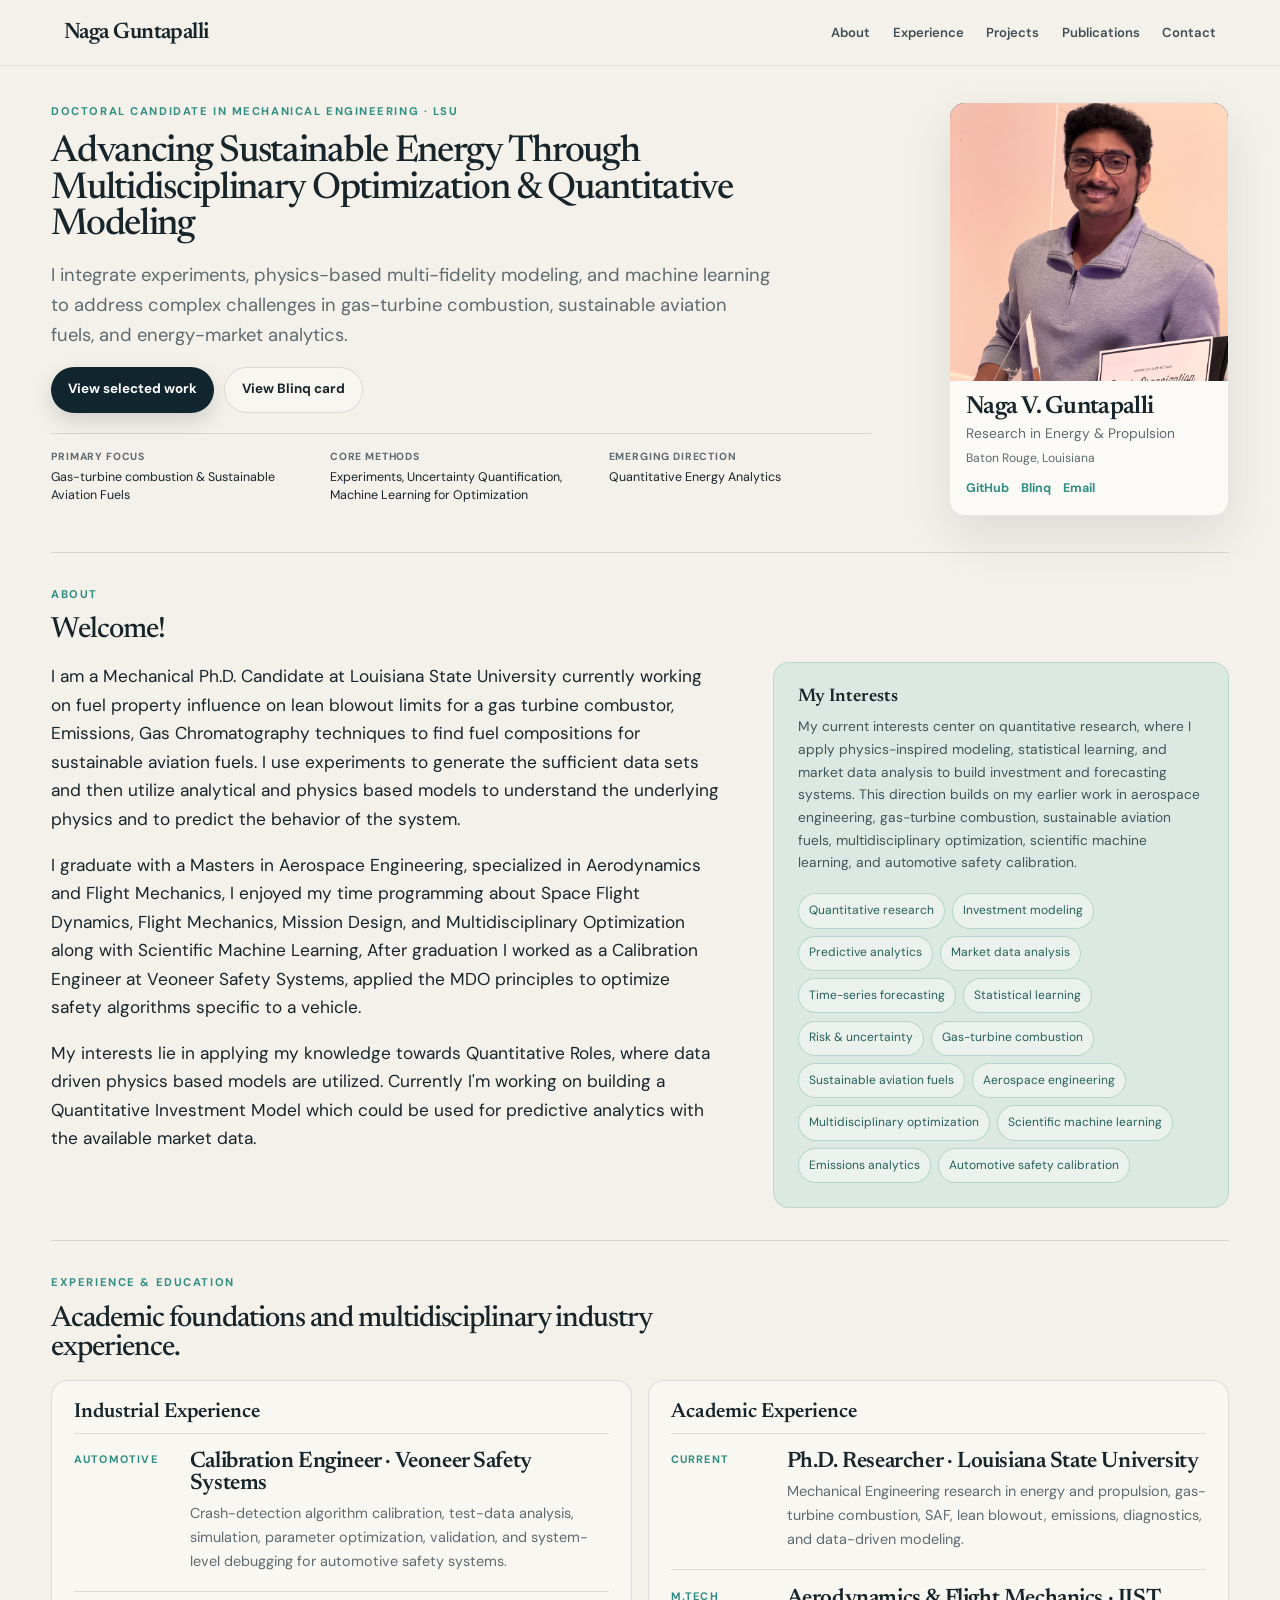
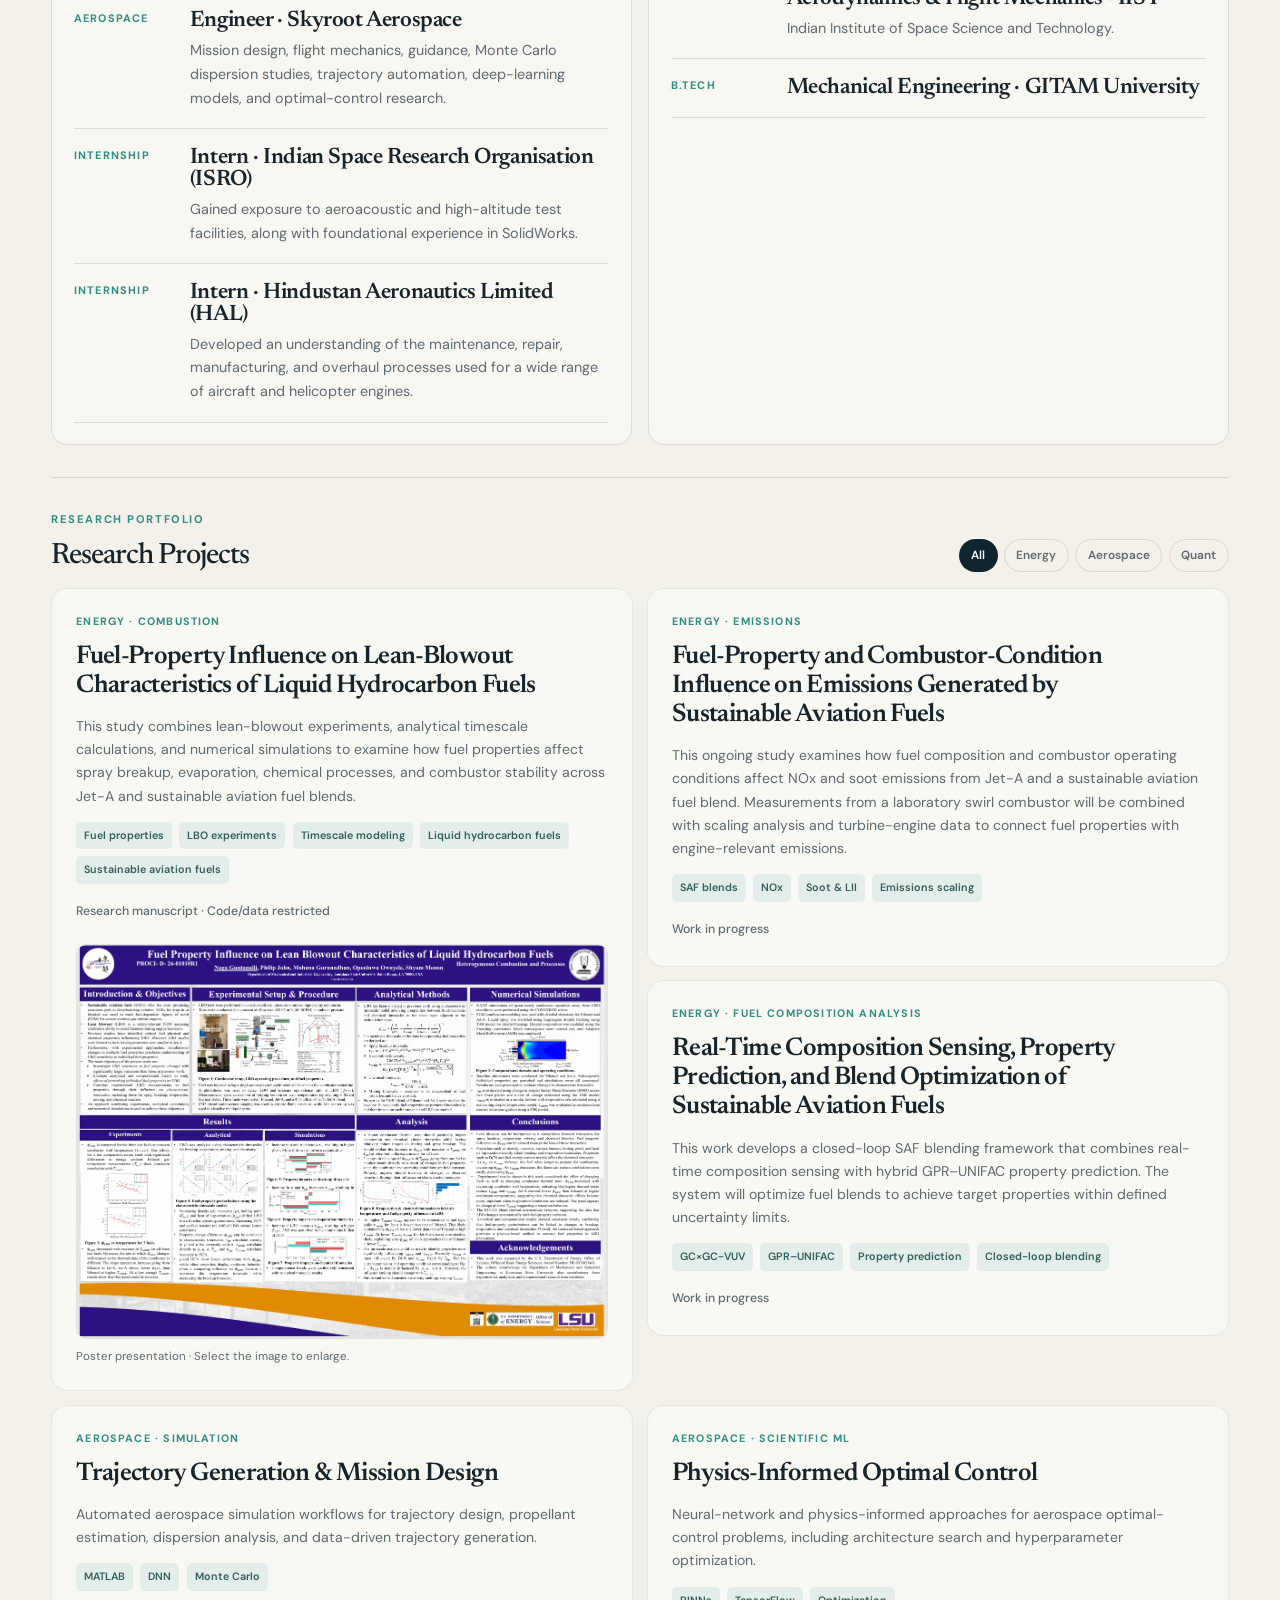
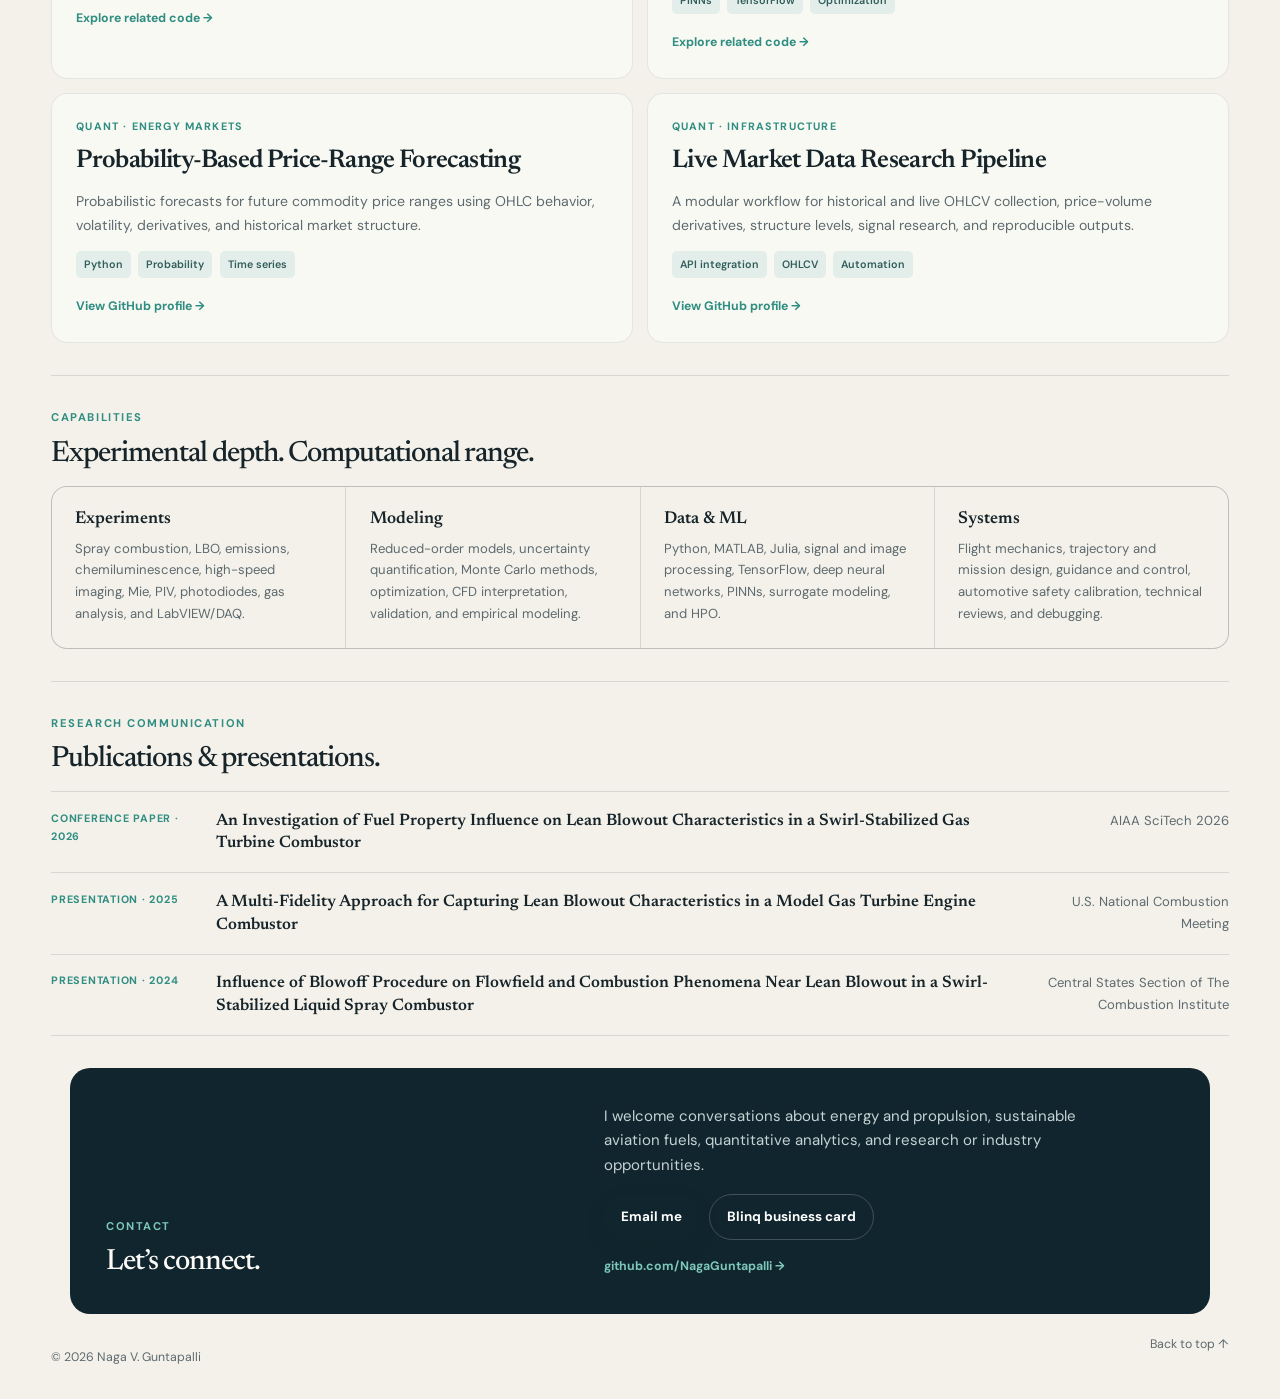
==== commit 6ee88d69: "projects" ====
--- a/index.html
+++ b/index.html
@@ -60,7 +60,7 @@
           <div class="profile-links" aria-label="Profile links">
             <a href="https://github.com/NagaGuntapalli" target="_blank" rel="noreferrer">GitHub</a>
             <a href="https://blinq.me/cmnru2vpw08rl0as6yubtj0c5?bs=db" target="_blank" rel="noreferrer">Blinq</a>
-            <a href="mailto:nagaguntapalli@gmail.com">Email</a>
+            <a href="mailto:nagaguntapalli5@gmail.com">Email</a>
           </div>
         </div>
       </aside>
@@ -127,7 +127,7 @@
 
     <section class="projects-section section-shell" id="projects" aria-labelledby="projects-title">
       <div class="section-heading section-heading-row">
-        <div><p class="eyebrow">Selected projects</p><h2 id="projects-title">Research, engineering, and quantitative systems.</h2></div>
+        <div><p class="eyebrow">Research portfolio</p><h2 id="projects-title">Research Projects</h2></div>
         <div class="filters" role="group" aria-label="Filter projects">
           <button class="filter-button active" type="button" data-filter="all" aria-pressed="true">All</button>
           <button class="filter-button" type="button" data-filter="energy" aria-pressed="false">Energy</button>
@@ -137,14 +137,20 @@
       </div>
 
       <div class="project-grid">
-        <article class="project-card" data-category="energy"><p class="card-category">Energy · Combustion</p><h3>SAF Fuel-Property Influence on Lean Blowout</h3><p>Experimental investigation of how aviation-fuel properties influence flame stability and lean-blowout behavior in a swirl-stabilized gas-turbine combustor.</p><ul class="mini-tags"><li>High-speed imaging</li><li>Fuel characterization</li><li>LBO</li></ul><span class="case-study-note">Research case study · Code/data restricted</span></article>
-        <article class="project-card" data-category="energy"><p class="card-category">Energy · Data</p><h3>Combustor Emissions Analytics</h3><p>Integrated LabVIEW and gas-analyzer data to quantify NO, NO₂, NOx, CO, and temperature behavior across equivalence ratios with 15% O₂ correction.</p><ul class="mini-tags"><li>Python</li><li>MATLAB</li><li>Uncertainty</li></ul><span class="case-study-note">Results available on request</span></article>
-        <article class="project-card" data-category="energy"><p class="card-category">Energy · Modeling</p><h3>Multi-Fidelity Lean-Blowout Prediction</h3><p>Combines experimental evidence, physical insight, and data-driven models to predict combustor stability limits across operating conditions.</p><ul class="mini-tags"><li>Reduced-order models</li><li>ML</li><li>Validation</li></ul><span class="case-study-note">Ongoing Ph.D. research</span></article>
+        <article class="project-card" data-category="energy"><p class="card-category">Energy · Combustion</p><h3>Fuel-Property Influence on Lean-Blowout Characteristics of Liquid Hydrocarbon Fuels</h3><p>This study combines lean-blowout experiments, analytical timescale calculations, and numerical simulations to examine how fuel properties affect spray breakup, evaporation, chemical processes, and combustor stability across Jet-A and sustainable aviation fuel blends.</p><ul class="mini-tags"><li>Fuel properties</li><li>LBO experiments</li><li>Timescale modeling</li><li>Liquid hydrocarbon fuels</li><li>Sustainable aviation fuels</li></ul><span class="case-study-note">Research manuscript · Code/data restricted</span><figure class="project-poster"><button class="project-poster-trigger" type="button" data-poster-open aria-haspopup="dialog" aria-label="Enlarge the lean-blowout research poster"><img src="assets/images/lean-blowout-poster.PNG" width="1165" height="865" loading="lazy" alt="Research poster presenting fuel-property influences on the lean-blowout characteristics of liquid hydrocarbon fuels"></button><figcaption>Poster presentation · Select the image to enlarge.</figcaption></figure></article>
+        <div class="project-stack" data-category="energy">
+          <article class="project-card"><p class="card-category">Energy · Emissions</p><h3>Fuel-Property and Combustor-Condition Influence on Emissions Generated by Sustainable Aviation Fuels</h3><p>This ongoing study examines how fuel composition and combustor operating conditions affect NOx and soot emissions from Jet-A and a sustainable aviation fuel blend. Measurements from a laboratory swirl combustor will be combined with scaling analysis and turbine-engine data to connect fuel properties with engine-relevant emissions.</p><ul class="mini-tags"><li>SAF blends</li><li>NOx</li><li>Soot &amp; LII</li><li>Emissions scaling</li></ul><span class="case-study-note">Work in progress</span></article>
+          <article class="project-card"><p class="card-category">Energy · Fuel Composition Analysis</p><h3>Real-Time Composition Sensing, Property Prediction, and Blend Optimization of Sustainable Aviation Fuels</h3><p>This work develops a closed-loop SAF blending framework that combines real-time composition sensing with hybrid GPR–UNIFAC property prediction. The system will optimize fuel blends to achieve target properties within defined uncertainty limits.</p><ul class="mini-tags"><li>GC×GC-VUV</li><li>GPR–UNIFAC</li><li>Property prediction</li><li>Closed-loop blending</li></ul><span class="case-study-note">Work in progress</span></article>
+        </div>
         <article class="project-card" data-category="aerospace"><p class="card-category">Aerospace · Simulation</p><h3>Trajectory Generation & Mission Design</h3><p>Automated aerospace simulation workflows for trajectory design, propellant estimation, dispersion analysis, and data-driven trajectory generation.</p><ul class="mini-tags"><li>MATLAB</li><li>DNN</li><li>Monte Carlo</li></ul><a class="text-link" href="https://github.com/NagaGuntapalli" target="_blank" rel="noreferrer">Explore related code →</a></article>
         <article class="project-card" data-category="aerospace"><p class="card-category">Aerospace · Scientific ML</p><h3>Physics-Informed Optimal Control</h3><p>Neural-network and physics-informed approaches for aerospace optimal-control problems, including architecture search and hyperparameter optimization.</p><ul class="mini-tags"><li>PINNs</li><li>TensorFlow</li><li>Optimization</li></ul><a class="text-link" href="https://github.com/NagaGuntapalli" target="_blank" rel="noreferrer">Explore related code →</a></article>
         <article class="project-card" data-category="quant"><p class="card-category">Quant · Energy Markets</p><h3>Probability-Based Price-Range Forecasting</h3><p>Probabilistic forecasts for future commodity price ranges using OHLC behavior, volatility, derivatives, and historical market structure.</p><ul class="mini-tags"><li>Python</li><li>Probability</li><li>Time series</li></ul><a class="text-link" href="https://github.com/NagaGuntapalli" target="_blank" rel="noreferrer">View GitHub profile →</a></article>
         <article class="project-card" data-category="quant"><p class="card-category">Quant · Infrastructure</p><h3>Live Market Data Research Pipeline</h3><p>A modular workflow for historical and live OHLCV collection, price-volume derivatives, structure levels, signal research, and reproducible outputs.</p><ul class="mini-tags"><li>API integration</li><li>OHLCV</li><li>Automation</li></ul><a class="text-link" href="https://github.com/NagaGuntapalli" target="_blank" rel="noreferrer">View GitHub profile →</a></article>
       </div>
+      <dialog class="poster-lightbox" id="poster-lightbox" aria-label="Lean-blowout research poster">
+        <button class="poster-lightbox-close" type="button" data-poster-close aria-label="Close enlarged poster">Close ×</button>
+        <img src="assets/images/lean-blowout-poster.PNG" width="1165" height="865" alt="Full-size research poster presenting fuel-property influences on the lean-blowout characteristics of liquid hydrocarbon fuels">
+      </dialog>
     </section>
 
     <section class="skills-section section-shell" aria-labelledby="skills-title">
--- a/styles.css
+++ b/styles.css
@@ -85,6 +85,7 @@
 .filter-button { padding: .48rem .72rem; border: 1px solid var(--line); border-radius: 999px; color: var(--muted); background: transparent; cursor: pointer; font: 600 .74rem var(--body); }
 .filter-button.active { color: #fff; background: var(--deep); }
 .project-grid { display: grid; grid-template-columns: repeat(2, minmax(0, 1fr)); gap: .85rem; }
+.project-stack { display: grid; align-content: start; gap: .85rem; }
 .project-card { position: relative; padding: clamp(1.15rem, 2vw, 1.5rem); background: rgba(251,250,246,.82); border: 1px solid rgba(23,37,43,.09); border-radius: var(--radius); transition: transform .22s, box-shadow .22s, opacity .2s; }
 .project-card:hover { transform: translateY(-3px); box-shadow: var(--shadow); }
 .project-card.is-hidden { display: none; }
@@ -95,6 +96,15 @@
 .mini-tags li { padding: .3rem .5rem; border-radius: 5px; color: #315d5a; background: #e3eeea; font-size: .67rem; font-weight: 600; }
 .text-link, .case-study-note { display: inline-block; margin-top: .35rem; color: var(--teal); font-size: .77rem; font-weight: 700; text-decoration: none; }
 .case-study-note { color: var(--muted); font-weight: 500; }
+.project-poster { margin: 1.25rem 0 0; }
+.project-poster-trigger { display: block; width: 100%; padding: 0; overflow: hidden; border: 1px solid var(--line); border-radius: 10px; background: #fff; cursor: zoom-in; }
+.project-poster img { display: block; width: 100%; height: auto; transition: transform .25s ease; }
+.project-poster-trigger:hover img { transform: scale(1.015); }
+.project-poster figcaption { margin-top: .5rem; color: var(--muted); font-size: .72rem; }
+.poster-lightbox { width: min(96vw, 1400px); max-width: none; max-height: 94vh; padding: 2.7rem .75rem .75rem; overflow: auto; border: 0; border-radius: 12px; background: #fff; box-shadow: 0 28px 80px rgba(0,0,0,.3); }
+.poster-lightbox::backdrop { background: rgba(8,20,25,.82); backdrop-filter: blur(4px); }
+.poster-lightbox img { display: block; width: 100%; height: auto; }
+.poster-lightbox-close { position: absolute; top: .55rem; right: .7rem; padding: .35rem .65rem; border: 1px solid var(--line); border-radius: 999px; color: var(--ink); background: var(--surface); cursor: pointer; font: 700 .75rem var(--body); }
 
 .capability-grid { display: grid; grid-template-columns: repeat(4, 1fr); gap: 1px; overflow: hidden; background: var(--line); border: 1px solid var(--line); border-radius: var(--radius); }
 .capability-grid article { padding: 1.45rem; background: var(--paper); }
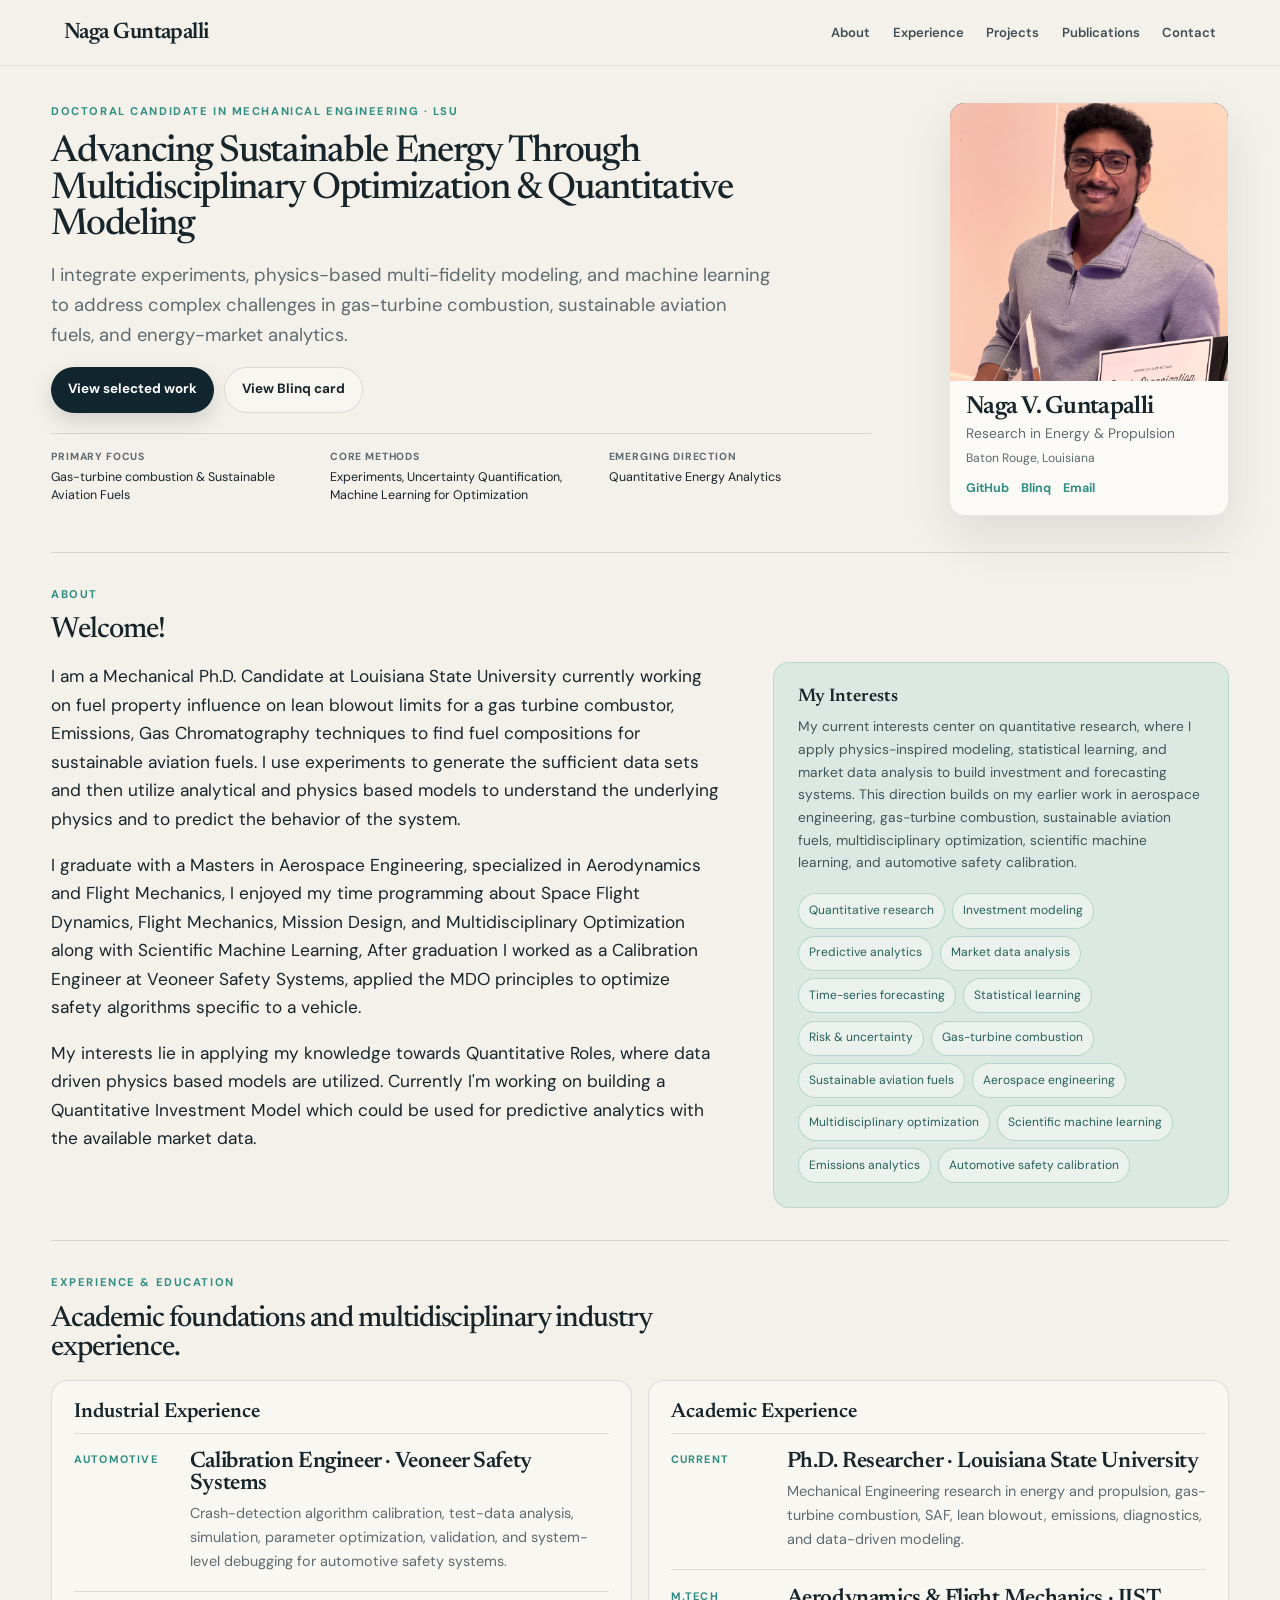
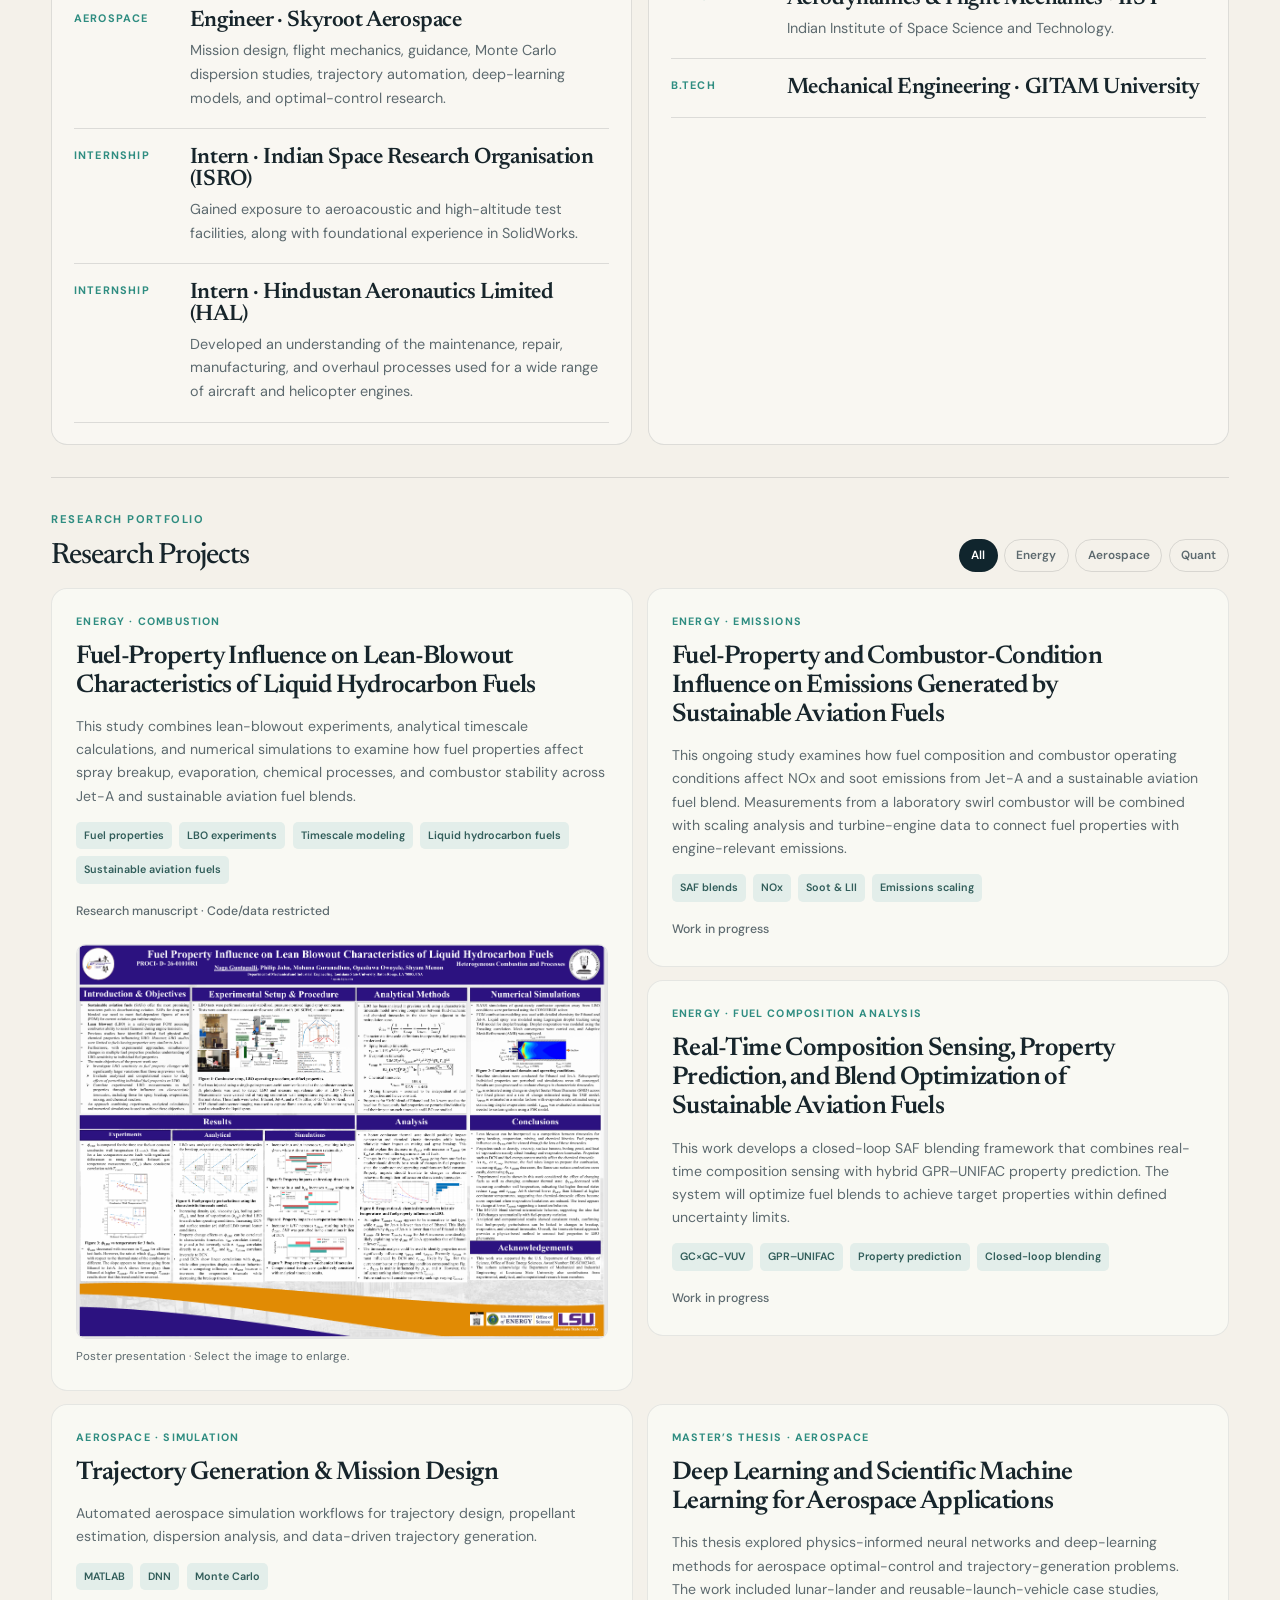
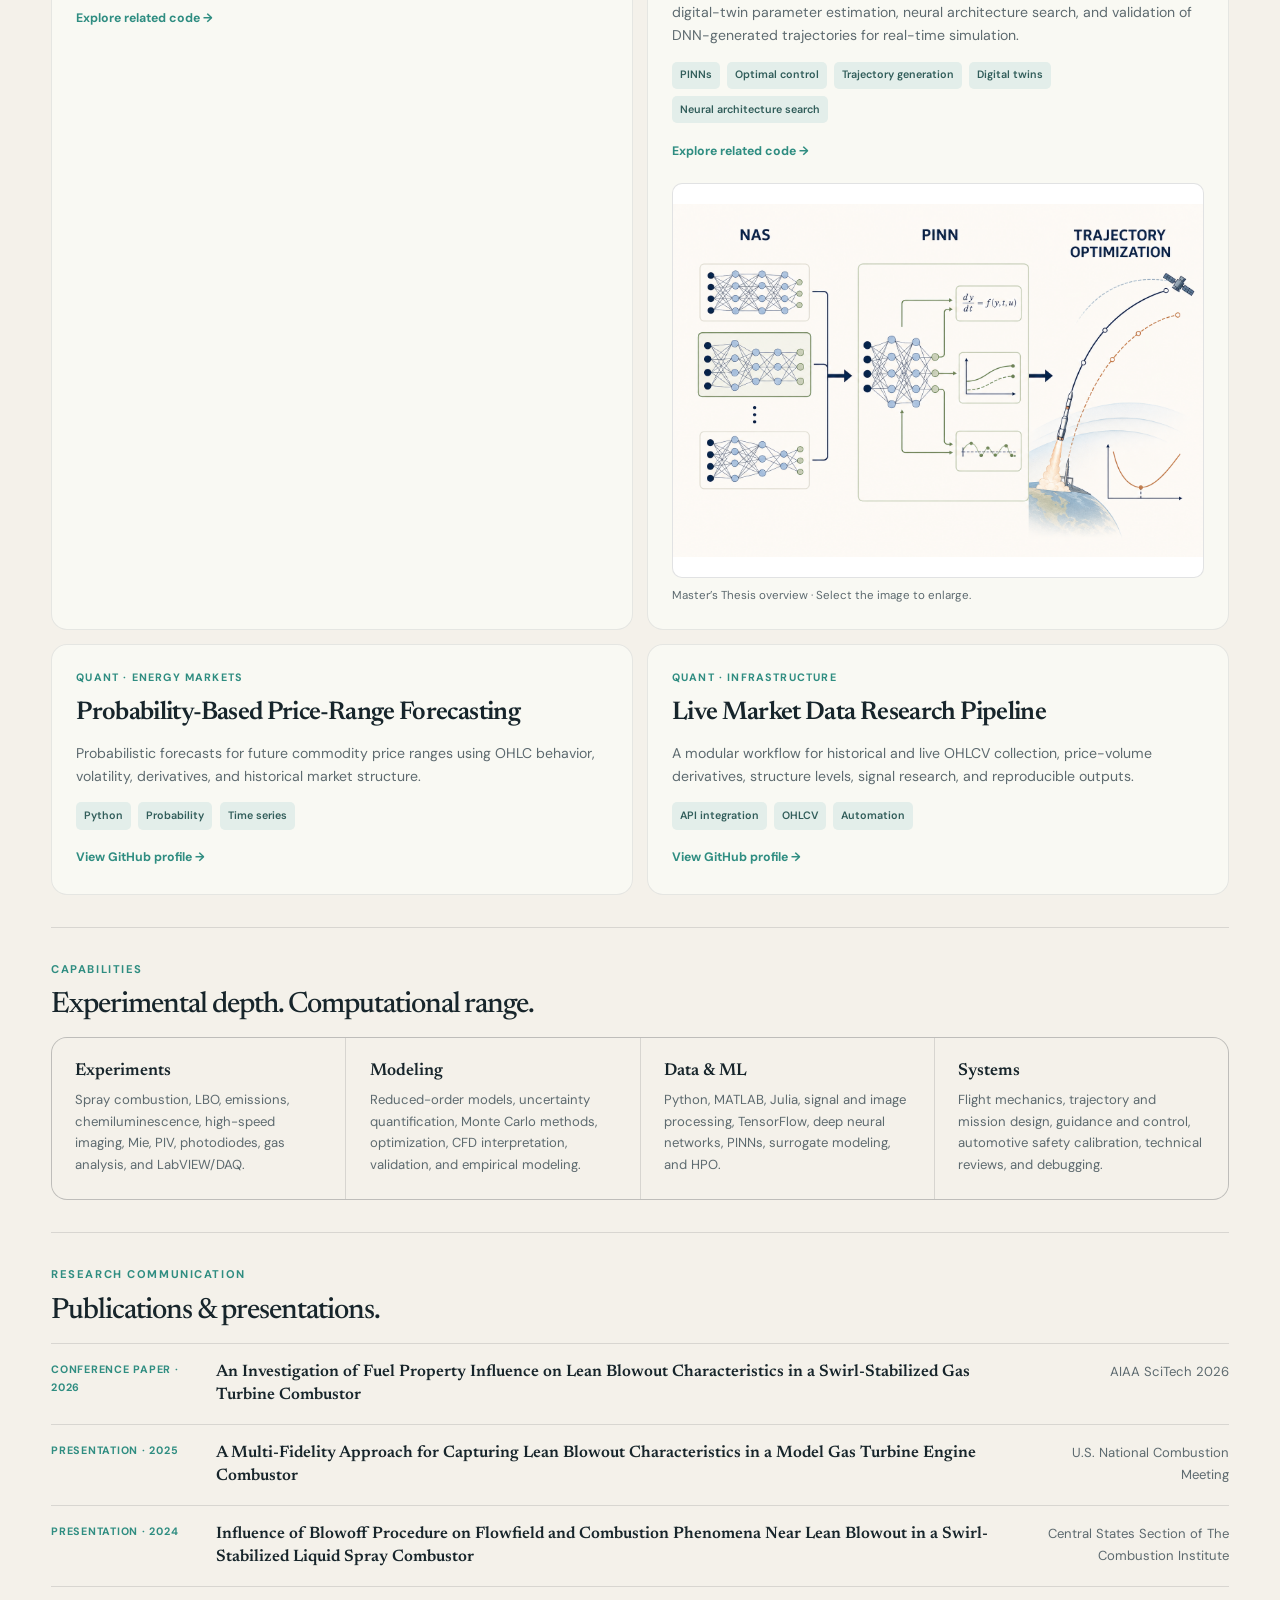
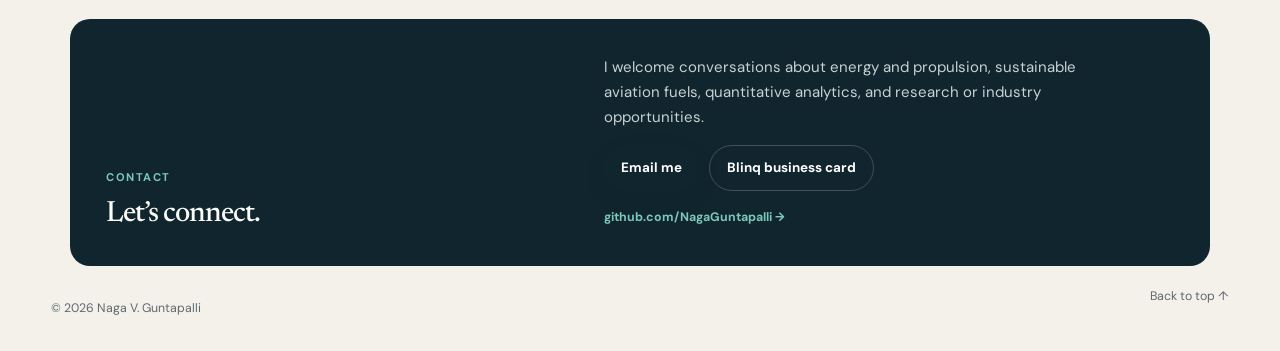
==== commit dae14789: "NAS image" ====
--- a/index.html
+++ b/index.html
@@ -137,19 +137,23 @@
       </div>
 
       <div class="project-grid">
-        <article class="project-card" data-category="energy"><p class="card-category">Energy · Combustion</p><h3>Fuel-Property Influence on Lean-Blowout Characteristics of Liquid Hydrocarbon Fuels</h3><p>This study combines lean-blowout experiments, analytical timescale calculations, and numerical simulations to examine how fuel properties affect spray breakup, evaporation, chemical processes, and combustor stability across Jet-A and sustainable aviation fuel blends.</p><ul class="mini-tags"><li>Fuel properties</li><li>LBO experiments</li><li>Timescale modeling</li><li>Liquid hydrocarbon fuels</li><li>Sustainable aviation fuels</li></ul><span class="case-study-note">Research manuscript · Code/data restricted</span><figure class="project-poster"><button class="project-poster-trigger" type="button" data-poster-open aria-haspopup="dialog" aria-label="Enlarge the lean-blowout research poster"><img src="assets/images/lean-blowout-poster.PNG" width="1165" height="865" loading="lazy" alt="Research poster presenting fuel-property influences on the lean-blowout characteristics of liquid hydrocarbon fuels"></button><figcaption>Poster presentation · Select the image to enlarge.</figcaption></figure></article>
+        <article class="project-card" data-category="energy"><p class="card-category">Energy · Combustion</p><h3>Fuel-Property Influence on Lean-Blowout Characteristics of Liquid Hydrocarbon Fuels</h3><p>This study combines lean-blowout experiments, analytical timescale calculations, and numerical simulations to examine how fuel properties affect spray breakup, evaporation, chemical processes, and combustor stability across Jet-A and sustainable aviation fuel blends.</p><ul class="mini-tags"><li>Fuel properties</li><li>LBO experiments</li><li>Timescale modeling</li><li>Liquid hydrocarbon fuels</li><li>Sustainable aviation fuels</li></ul><span class="case-study-note">Research manuscript · Code/data restricted</span><figure class="project-poster"><button class="project-poster-trigger" type="button" data-lightbox-target="#poster-lightbox" aria-haspopup="dialog" aria-label="Enlarge the lean-blowout research poster"><img src="assets/images/lean-blowout-poster.PNG" width="1165" height="865" loading="lazy" alt="Research poster presenting fuel-property influences on the lean-blowout characteristics of liquid hydrocarbon fuels"></button><figcaption>Poster presentation · Select the image to enlarge.</figcaption></figure></article>
         <div class="project-stack" data-category="energy">
           <article class="project-card"><p class="card-category">Energy · Emissions</p><h3>Fuel-Property and Combustor-Condition Influence on Emissions Generated by Sustainable Aviation Fuels</h3><p>This ongoing study examines how fuel composition and combustor operating conditions affect NOx and soot emissions from Jet-A and a sustainable aviation fuel blend. Measurements from a laboratory swirl combustor will be combined with scaling analysis and turbine-engine data to connect fuel properties with engine-relevant emissions.</p><ul class="mini-tags"><li>SAF blends</li><li>NOx</li><li>Soot &amp; LII</li><li>Emissions scaling</li></ul><span class="case-study-note">Work in progress</span></article>
           <article class="project-card"><p class="card-category">Energy · Fuel Composition Analysis</p><h3>Real-Time Composition Sensing, Property Prediction, and Blend Optimization of Sustainable Aviation Fuels</h3><p>This work develops a closed-loop SAF blending framework that combines real-time composition sensing with hybrid GPR–UNIFAC property prediction. The system will optimize fuel blends to achieve target properties within defined uncertainty limits.</p><ul class="mini-tags"><li>GC×GC-VUV</li><li>GPR–UNIFAC</li><li>Property prediction</li><li>Closed-loop blending</li></ul><span class="case-study-note">Work in progress</span></article>
         </div>
         <article class="project-card" data-category="aerospace"><p class="card-category">Aerospace · Simulation</p><h3>Trajectory Generation & Mission Design</h3><p>Automated aerospace simulation workflows for trajectory design, propellant estimation, dispersion analysis, and data-driven trajectory generation.</p><ul class="mini-tags"><li>MATLAB</li><li>DNN</li><li>Monte Carlo</li></ul><a class="text-link" href="https://github.com/NagaGuntapalli" target="_blank" rel="noreferrer">Explore related code →</a></article>
-        <article class="project-card" data-category="aerospace"><p class="card-category">Aerospace · Scientific ML</p><h3>Physics-Informed Optimal Control</h3><p>Neural-network and physics-informed approaches for aerospace optimal-control problems, including architecture search and hyperparameter optimization.</p><ul class="mini-tags"><li>PINNs</li><li>TensorFlow</li><li>Optimization</li></ul><a class="text-link" href="https://github.com/NagaGuntapalli" target="_blank" rel="noreferrer">Explore related code →</a></article>
+        <article class="project-card" data-category="aerospace"><p class="card-category">Master’s Thesis · Aerospace</p><h3>Deep Learning and Scientific Machine Learning for Aerospace Applications</h3><p>This thesis explored physics-informed neural networks and deep-learning methods for aerospace optimal-control and trajectory-generation problems. The work included lunar-lander and reusable-launch-vehicle case studies, digital-twin parameter estimation, neural architecture search, and validation of DNN-generated trajectories for real-time simulation.</p><ul class="mini-tags"><li>PINNs</li><li>Optimal control</li><li>Trajectory generation</li><li>Digital twins</li><li>Neural architecture search</li></ul><a class="text-link" href="https://github.com/NagaGuntapalli" target="_blank" rel="noreferrer">Explore related code →</a><figure class="project-poster"><button class="project-poster-trigger" type="button" data-lightbox-target="#thesis-lightbox" aria-haspopup="dialog" aria-label="Enlarge the Master’s Thesis illustration"><img src="assets/images/nas-pinn-trajectory-optimization.png" width="1536" height="1024" loading="lazy" alt="Technical illustration connecting neural architecture search, physics-informed neural networks, and aerospace trajectory optimization"></button><figcaption>Master’s Thesis overview · Select the image to enlarge.</figcaption></figure></article>
         <article class="project-card" data-category="quant"><p class="card-category">Quant · Energy Markets</p><h3>Probability-Based Price-Range Forecasting</h3><p>Probabilistic forecasts for future commodity price ranges using OHLC behavior, volatility, derivatives, and historical market structure.</p><ul class="mini-tags"><li>Python</li><li>Probability</li><li>Time series</li></ul><a class="text-link" href="https://github.com/NagaGuntapalli" target="_blank" rel="noreferrer">View GitHub profile →</a></article>
         <article class="project-card" data-category="quant"><p class="card-category">Quant · Infrastructure</p><h3>Live Market Data Research Pipeline</h3><p>A modular workflow for historical and live OHLCV collection, price-volume derivatives, structure levels, signal research, and reproducible outputs.</p><ul class="mini-tags"><li>API integration</li><li>OHLCV</li><li>Automation</li></ul><a class="text-link" href="https://github.com/NagaGuntapalli" target="_blank" rel="noreferrer">View GitHub profile →</a></article>
       </div>
       <dialog class="poster-lightbox" id="poster-lightbox" aria-label="Lean-blowout research poster">
-        <button class="poster-lightbox-close" type="button" data-poster-close aria-label="Close enlarged poster">Close ×</button>
+        <button class="poster-lightbox-close" type="button" data-lightbox-close aria-label="Close enlarged poster">Close ×</button>
         <img src="assets/images/lean-blowout-poster.PNG" width="1165" height="865" alt="Full-size research poster presenting fuel-property influences on the lean-blowout characteristics of liquid hydrocarbon fuels">
+      </dialog>
+      <dialog class="poster-lightbox" id="thesis-lightbox" aria-label="Master’s Thesis illustration">
+        <button class="poster-lightbox-close" type="button" data-lightbox-close aria-label="Close enlarged Master’s Thesis illustration">Close ×</button>
+        <img src="assets/images/nas-pinn-trajectory-optimization.png" width="1536" height="1024" alt="Full-size technical illustration connecting neural architecture search, physics-informed neural networks, and aerospace trajectory optimization">
       </dialog>
     </section>
 
--- a/styles.css
+++ b/styles.css
@@ -97,8 +97,8 @@
 .text-link, .case-study-note { display: inline-block; margin-top: .35rem; color: var(--teal); font-size: .77rem; font-weight: 700; text-decoration: none; }
 .case-study-note { color: var(--muted); font-weight: 500; }
 .project-poster { margin: 1.25rem 0 0; }
-.project-poster-trigger { display: block; width: 100%; padding: 0; overflow: hidden; border: 1px solid var(--line); border-radius: 10px; background: #fff; cursor: zoom-in; }
-.project-poster img { display: block; width: 100%; height: auto; transition: transform .25s ease; }
+.project-poster-trigger { display: grid; place-items: center; width: 100%; aspect-ratio: 1165 / 865; padding: 0; overflow: hidden; border: 1px solid var(--line); border-radius: 10px; background: #fff; cursor: zoom-in; }
+.project-poster img { display: block; width: 100%; height: 100%; object-fit: contain; transition: transform .25s ease; }
 .project-poster-trigger:hover img { transform: scale(1.015); }
 .project-poster figcaption { margin-top: .5rem; color: var(--muted); font-size: .72rem; }
 .poster-lightbox { width: min(96vw, 1400px); max-width: none; max-height: 94vh; padding: 2.7rem .75rem .75rem; overflow: auto; border: 0; border-radius: 12px; background: #fff; box-shadow: 0 28px 80px rgba(0,0,0,.3); }
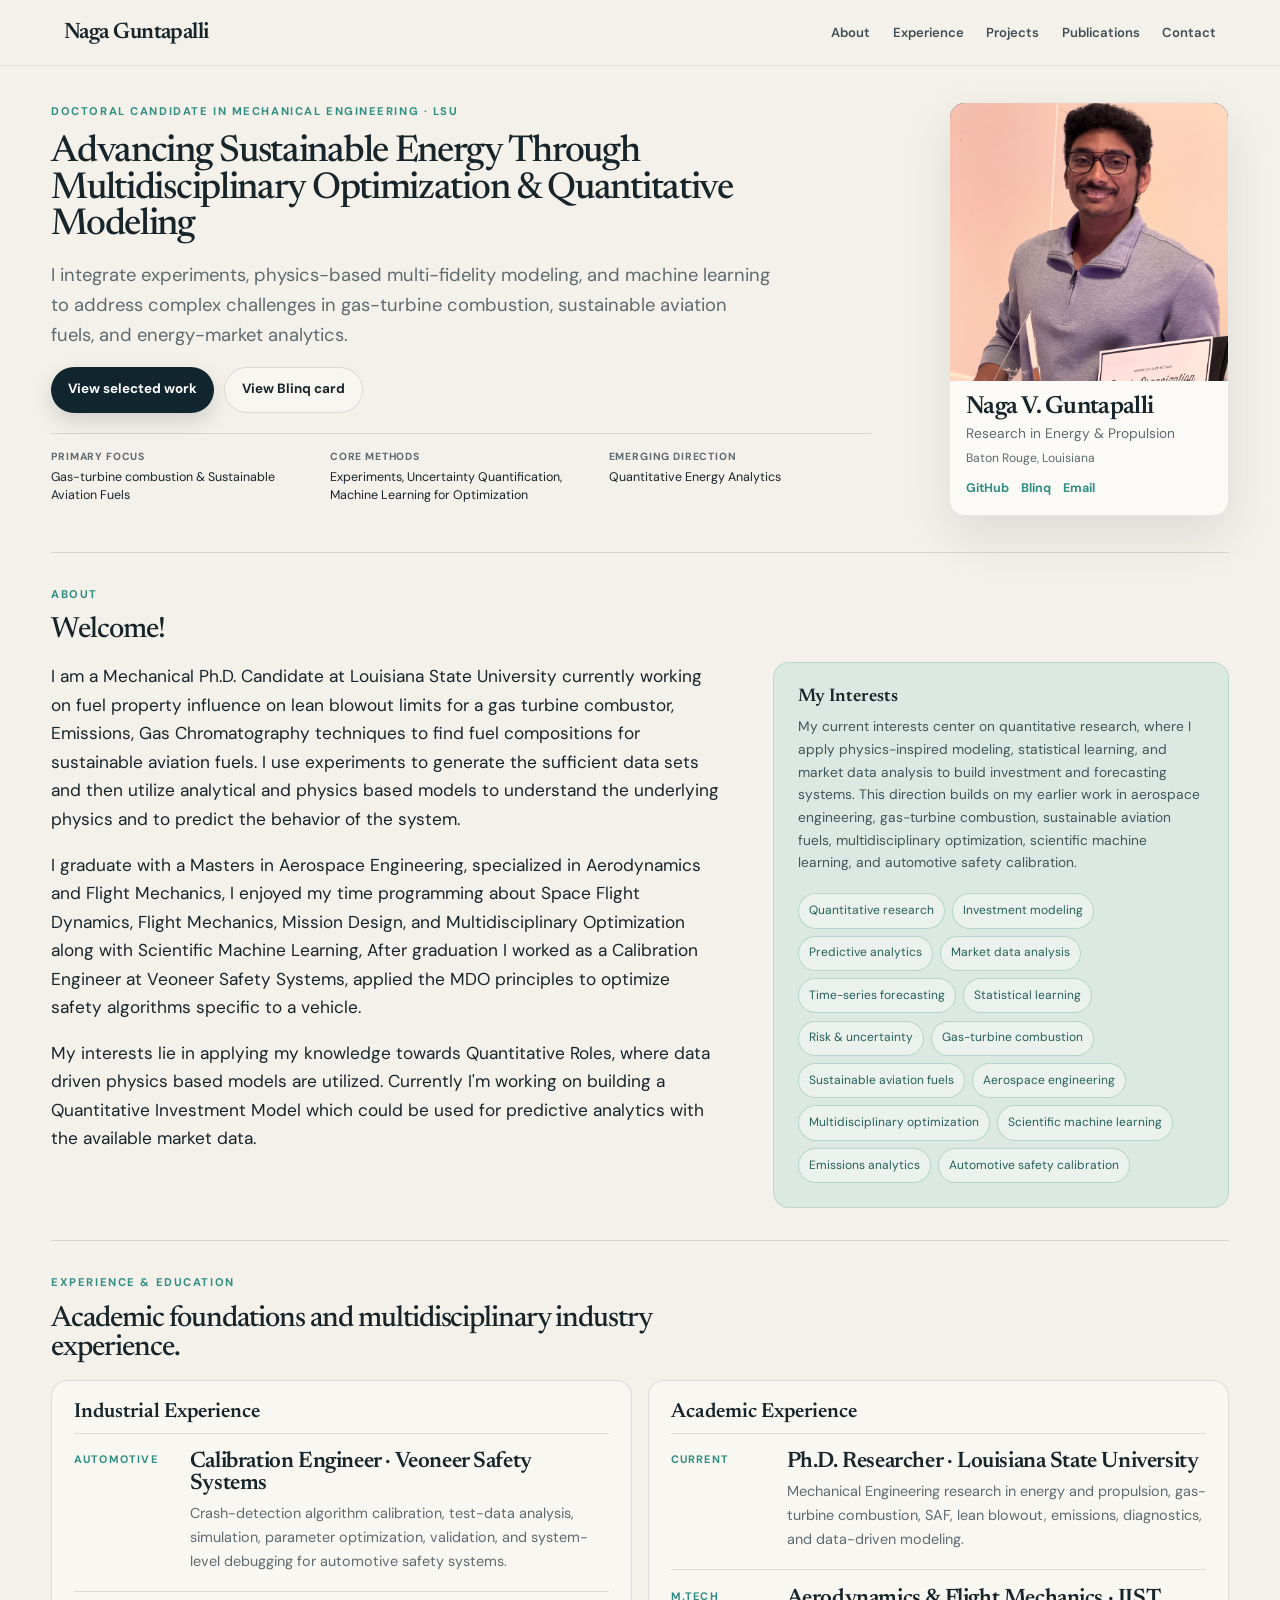
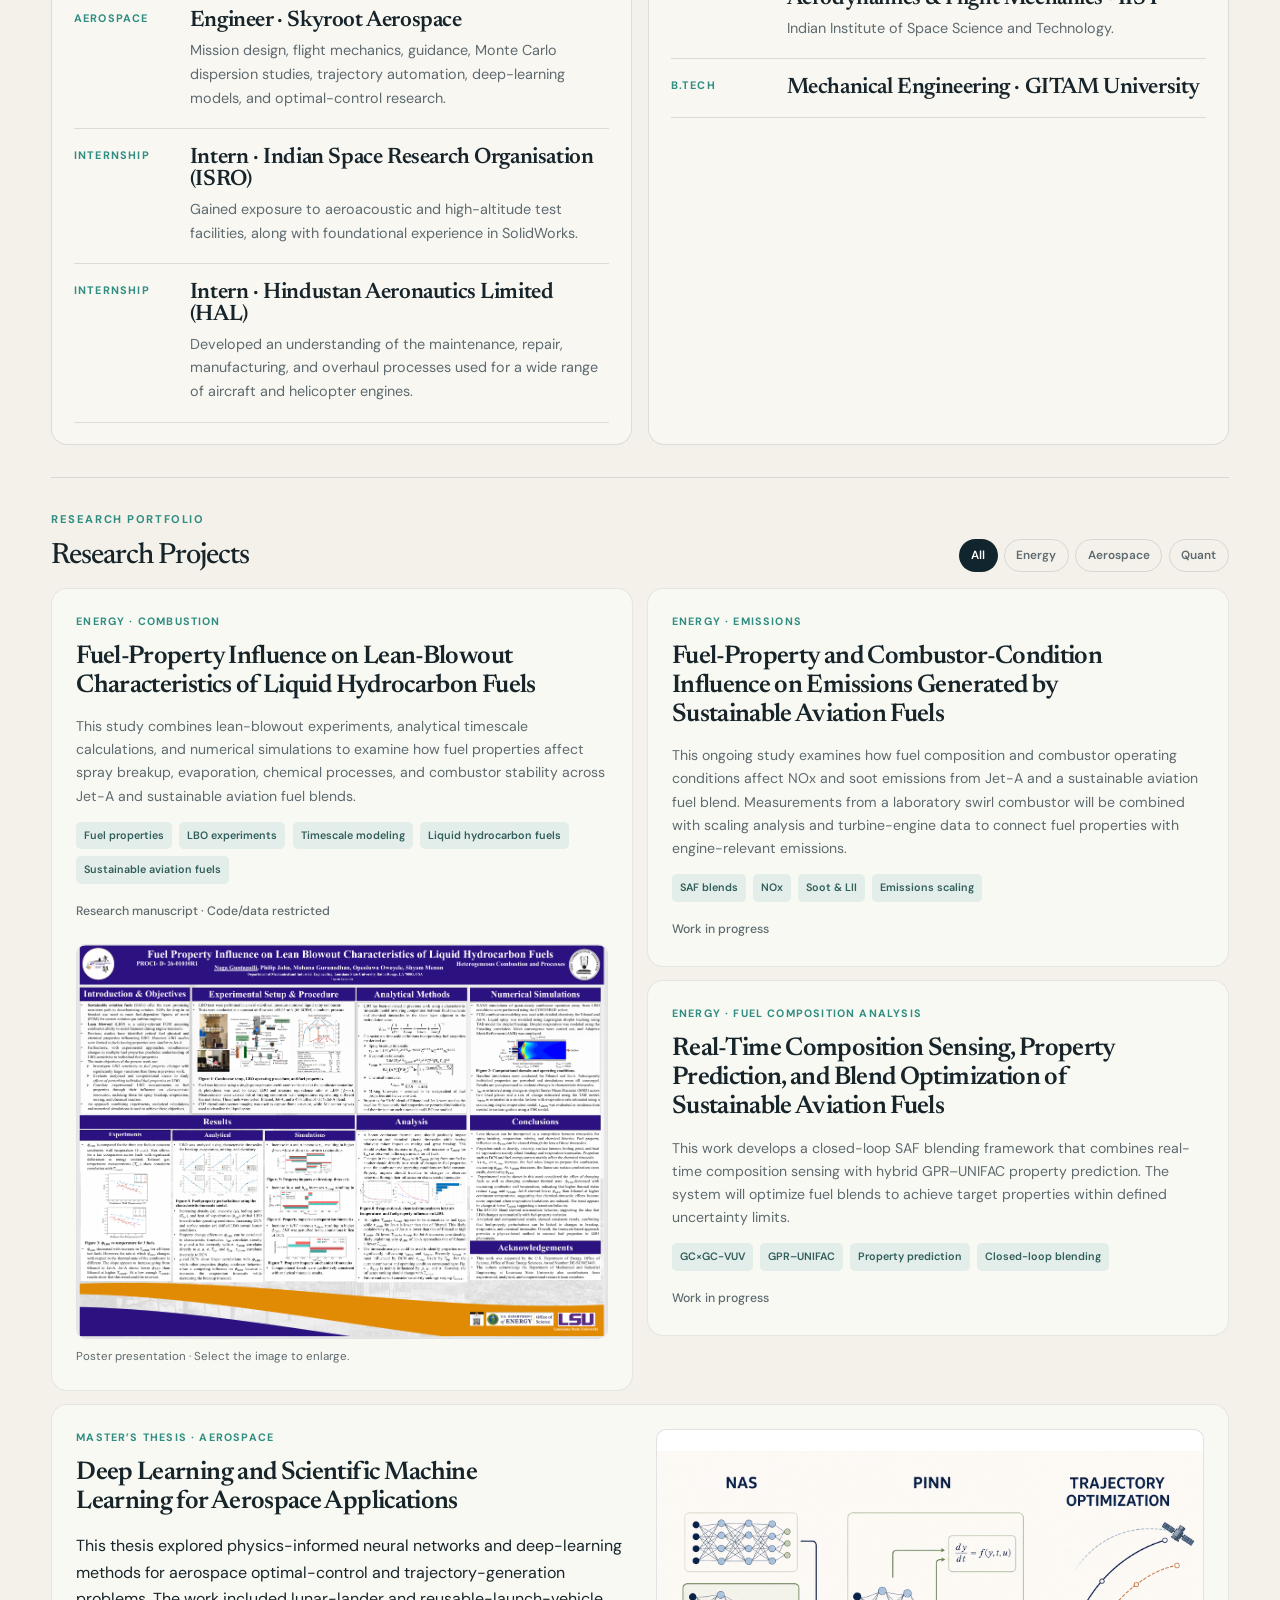
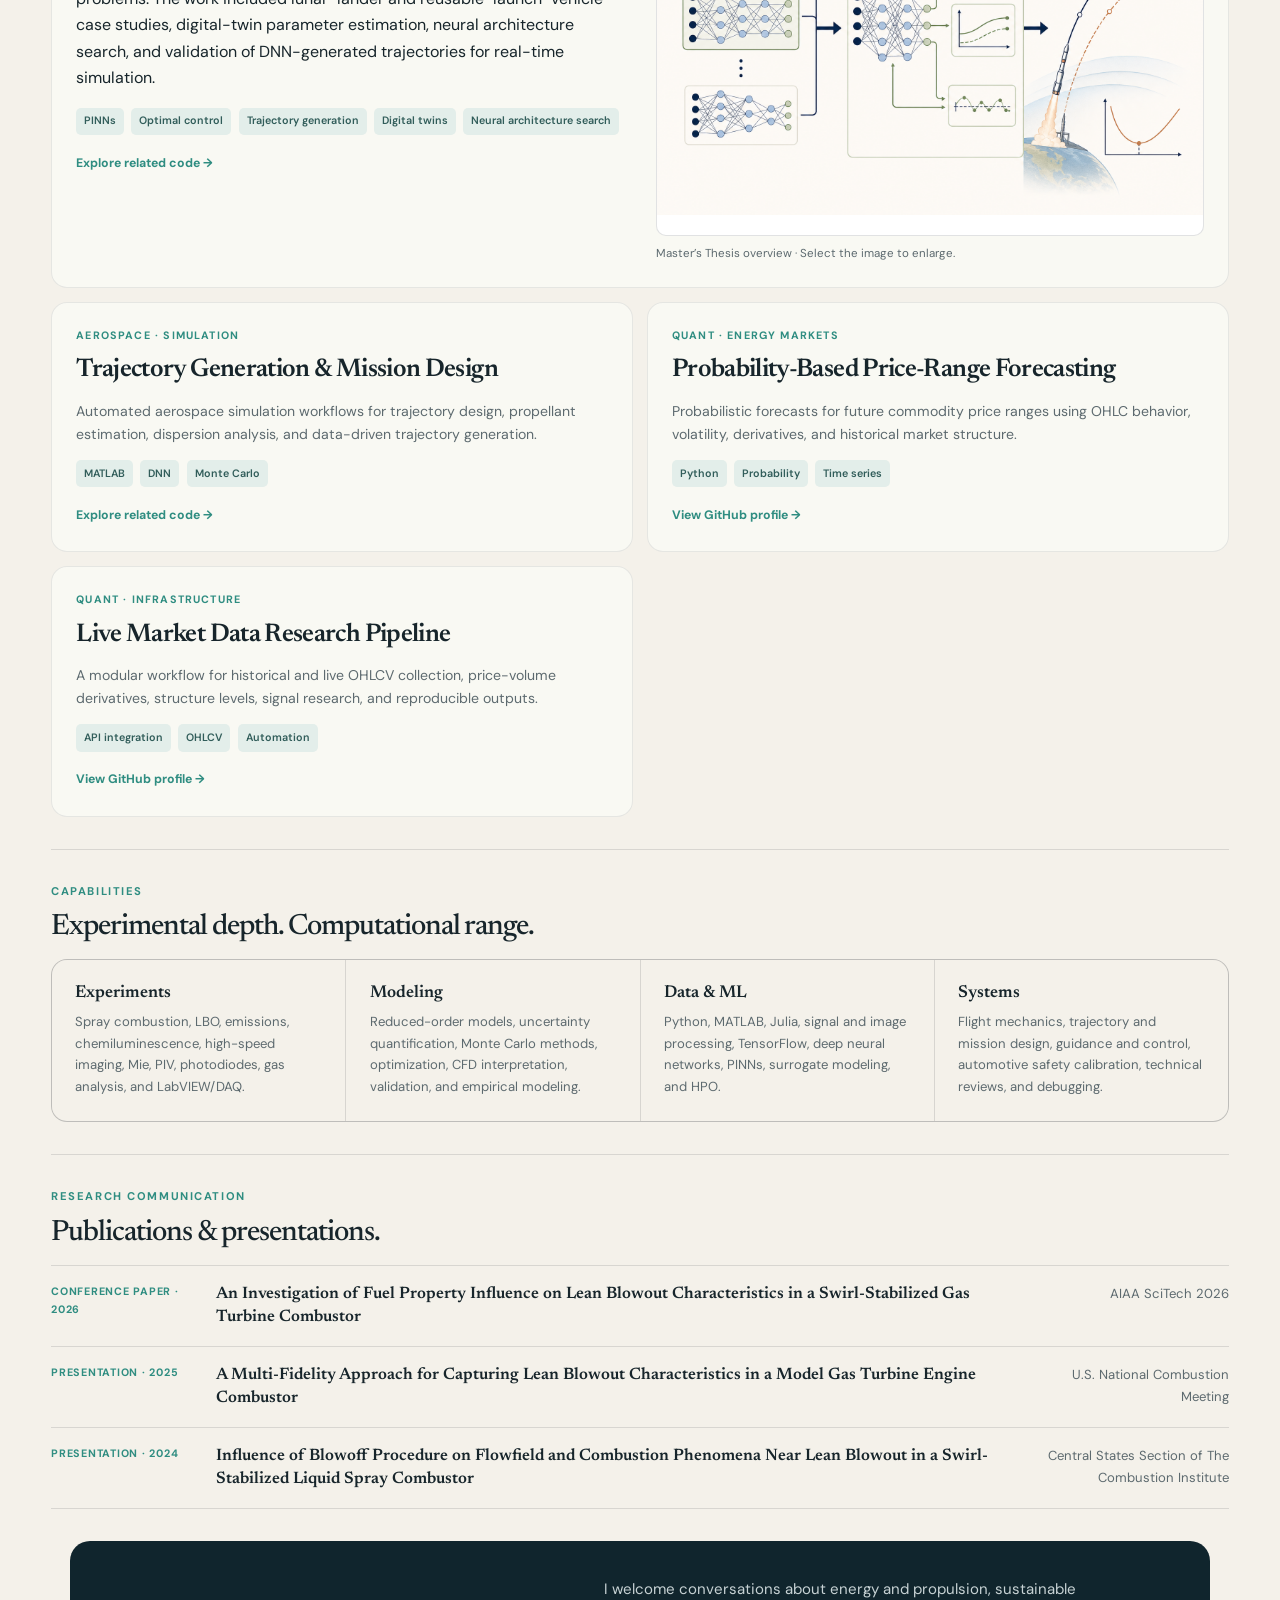
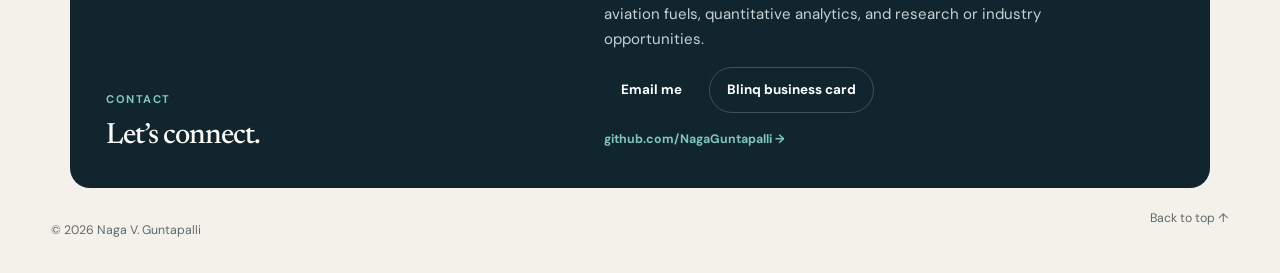
==== commit 1cf7f79a: "Nas update" ====
--- a/index.html
+++ b/index.html
@@ -142,8 +142,8 @@
           <article class="project-card"><p class="card-category">Energy · Emissions</p><h3>Fuel-Property and Combustor-Condition Influence on Emissions Generated by Sustainable Aviation Fuels</h3><p>This ongoing study examines how fuel composition and combustor operating conditions affect NOx and soot emissions from Jet-A and a sustainable aviation fuel blend. Measurements from a laboratory swirl combustor will be combined with scaling analysis and turbine-engine data to connect fuel properties with engine-relevant emissions.</p><ul class="mini-tags"><li>SAF blends</li><li>NOx</li><li>Soot &amp; LII</li><li>Emissions scaling</li></ul><span class="case-study-note">Work in progress</span></article>
           <article class="project-card"><p class="card-category">Energy · Fuel Composition Analysis</p><h3>Real-Time Composition Sensing, Property Prediction, and Blend Optimization of Sustainable Aviation Fuels</h3><p>This work develops a closed-loop SAF blending framework that combines real-time composition sensing with hybrid GPR–UNIFAC property prediction. The system will optimize fuel blends to achieve target properties within defined uncertainty limits.</p><ul class="mini-tags"><li>GC×GC-VUV</li><li>GPR–UNIFAC</li><li>Property prediction</li><li>Closed-loop blending</li></ul><span class="case-study-note">Work in progress</span></article>
         </div>
+        <article class="project-card project-card-wide" data-category="aerospace"><div class="thesis-layout"><div class="thesis-copy"><p class="card-category">Master’s Thesis · Aerospace</p><h3>Deep Learning and Scientific Machine Learning for Aerospace Applications</h3><p>This thesis explored physics-informed neural networks and deep-learning methods for aerospace optimal-control and trajectory-generation problems. The work included lunar-lander and reusable-launch-vehicle case studies, digital-twin parameter estimation, neural architecture search, and validation of DNN-generated trajectories for real-time simulation.</p><ul class="mini-tags"><li>PINNs</li><li>Optimal control</li><li>Trajectory generation</li><li>Digital twins</li><li>Neural architecture search</li></ul><a class="text-link" href="https://github.com/NagaGuntapalli" target="_blank" rel="noreferrer">Explore related code →</a></div><figure class="project-poster"><button class="project-poster-trigger" type="button" data-lightbox-target="#thesis-lightbox" aria-haspopup="dialog" aria-label="Enlarge the Master’s Thesis illustration"><img src="assets/images/nas-pinn-trajectory-optimization.png" width="1536" height="1024" loading="lazy" alt="Technical illustration connecting neural architecture search, physics-informed neural networks, and aerospace trajectory optimization"></button><figcaption>Master’s Thesis overview · Select the image to enlarge.</figcaption></figure></div></article>
         <article class="project-card" data-category="aerospace"><p class="card-category">Aerospace · Simulation</p><h3>Trajectory Generation & Mission Design</h3><p>Automated aerospace simulation workflows for trajectory design, propellant estimation, dispersion analysis, and data-driven trajectory generation.</p><ul class="mini-tags"><li>MATLAB</li><li>DNN</li><li>Monte Carlo</li></ul><a class="text-link" href="https://github.com/NagaGuntapalli" target="_blank" rel="noreferrer">Explore related code →</a></article>
-        <article class="project-card" data-category="aerospace"><p class="card-category">Master’s Thesis · Aerospace</p><h3>Deep Learning and Scientific Machine Learning for Aerospace Applications</h3><p>This thesis explored physics-informed neural networks and deep-learning methods for aerospace optimal-control and trajectory-generation problems. The work included lunar-lander and reusable-launch-vehicle case studies, digital-twin parameter estimation, neural architecture search, and validation of DNN-generated trajectories for real-time simulation.</p><ul class="mini-tags"><li>PINNs</li><li>Optimal control</li><li>Trajectory generation</li><li>Digital twins</li><li>Neural architecture search</li></ul><a class="text-link" href="https://github.com/NagaGuntapalli" target="_blank" rel="noreferrer">Explore related code →</a><figure class="project-poster"><button class="project-poster-trigger" type="button" data-lightbox-target="#thesis-lightbox" aria-haspopup="dialog" aria-label="Enlarge the Master’s Thesis illustration"><img src="assets/images/nas-pinn-trajectory-optimization.png" width="1536" height="1024" loading="lazy" alt="Technical illustration connecting neural architecture search, physics-informed neural networks, and aerospace trajectory optimization"></button><figcaption>Master’s Thesis overview · Select the image to enlarge.</figcaption></figure></article>
         <article class="project-card" data-category="quant"><p class="card-category">Quant · Energy Markets</p><h3>Probability-Based Price-Range Forecasting</h3><p>Probabilistic forecasts for future commodity price ranges using OHLC behavior, volatility, derivatives, and historical market structure.</p><ul class="mini-tags"><li>Python</li><li>Probability</li><li>Time series</li></ul><a class="text-link" href="https://github.com/NagaGuntapalli" target="_blank" rel="noreferrer">View GitHub profile →</a></article>
         <article class="project-card" data-category="quant"><p class="card-category">Quant · Infrastructure</p><h3>Live Market Data Research Pipeline</h3><p>A modular workflow for historical and live OHLCV collection, price-volume derivatives, structure levels, signal research, and reproducible outputs.</p><ul class="mini-tags"><li>API integration</li><li>OHLCV</li><li>Automation</li></ul><a class="text-link" href="https://github.com/NagaGuntapalli" target="_blank" rel="noreferrer">View GitHub profile →</a></article>
       </div>
--- a/styles.css
+++ b/styles.css
@@ -87,6 +87,9 @@
 .project-grid { display: grid; grid-template-columns: repeat(2, minmax(0, 1fr)); gap: .85rem; }
 .project-stack { display: grid; align-content: start; gap: .85rem; }
 .project-card { position: relative; padding: clamp(1.15rem, 2vw, 1.5rem); background: rgba(251,250,246,.82); border: 1px solid rgba(23,37,43,.09); border-radius: var(--radius); transition: transform .22s, box-shadow .22s, opacity .2s; }
+.project-card-wide { grid-column: 1 / -1; }
+.thesis-layout { display: grid; grid-template-columns: repeat(2, minmax(0, 1fr)); gap: clamp(1rem, 2.5vw, 2rem); align-items: start; }
+.thesis-layout .project-poster { margin-top: 0; }
 .project-card:hover { transform: translateY(-3px); box-shadow: var(--shadow); }
 .project-card.is-hidden { display: none; }
 .card-category { margin: 0 0 .75rem; color: var(--teal); font-size: .67rem; font-weight: 700; letter-spacing: .11em; text-transform: uppercase; }
@@ -129,7 +132,7 @@
 @media (max-width: 900px) {
   .hero { grid-template-columns: 1fr; min-height: auto; }
   .profile-card { max-width: 280px; justify-self: start; }
-  .intro-grid, .contact-section, .experience-groups { grid-template-columns: 1fr; }
+  .intro-grid, .contact-section, .experience-groups, .thesis-layout { grid-template-columns: 1fr; }
   .capability-grid { grid-template-columns: repeat(2, 1fr); }
   .publication-list article { grid-template-columns: 120px 1fr; }
   .publication-list p { grid-column: 2; text-align: left; }
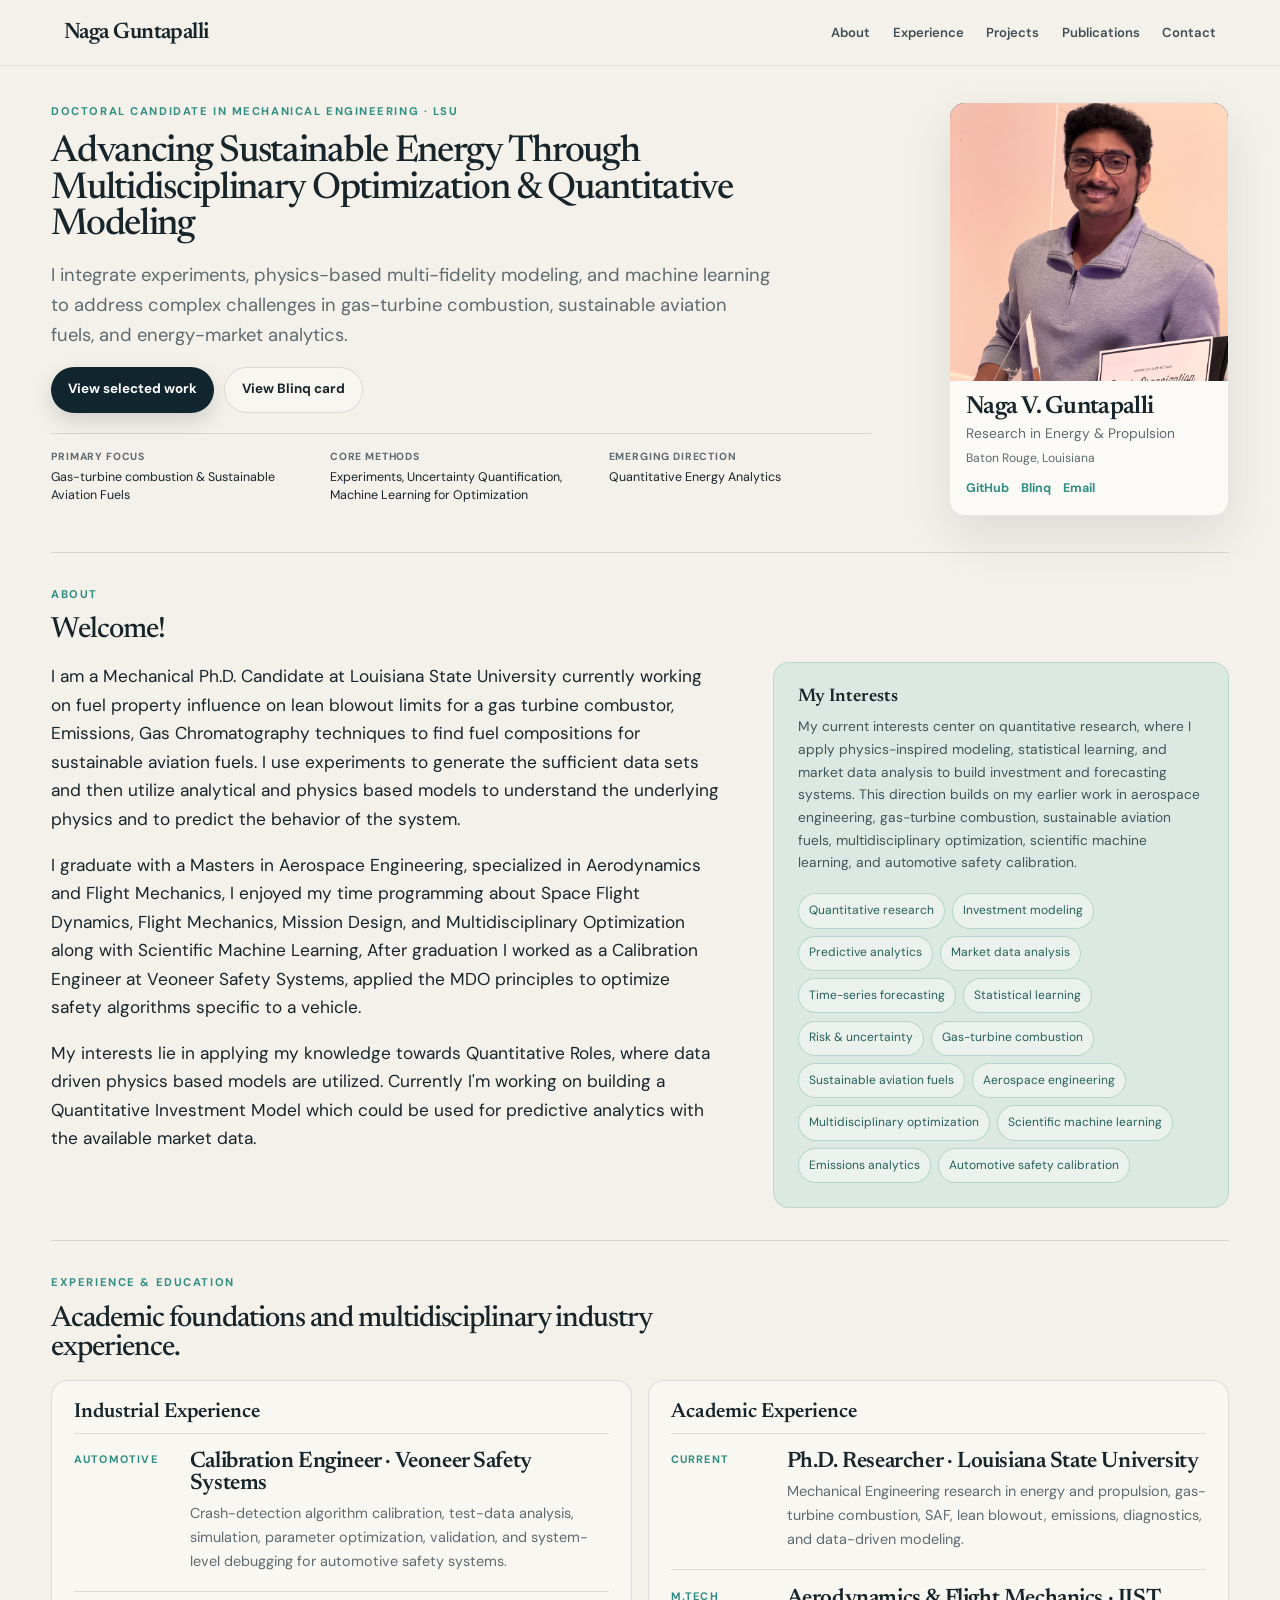
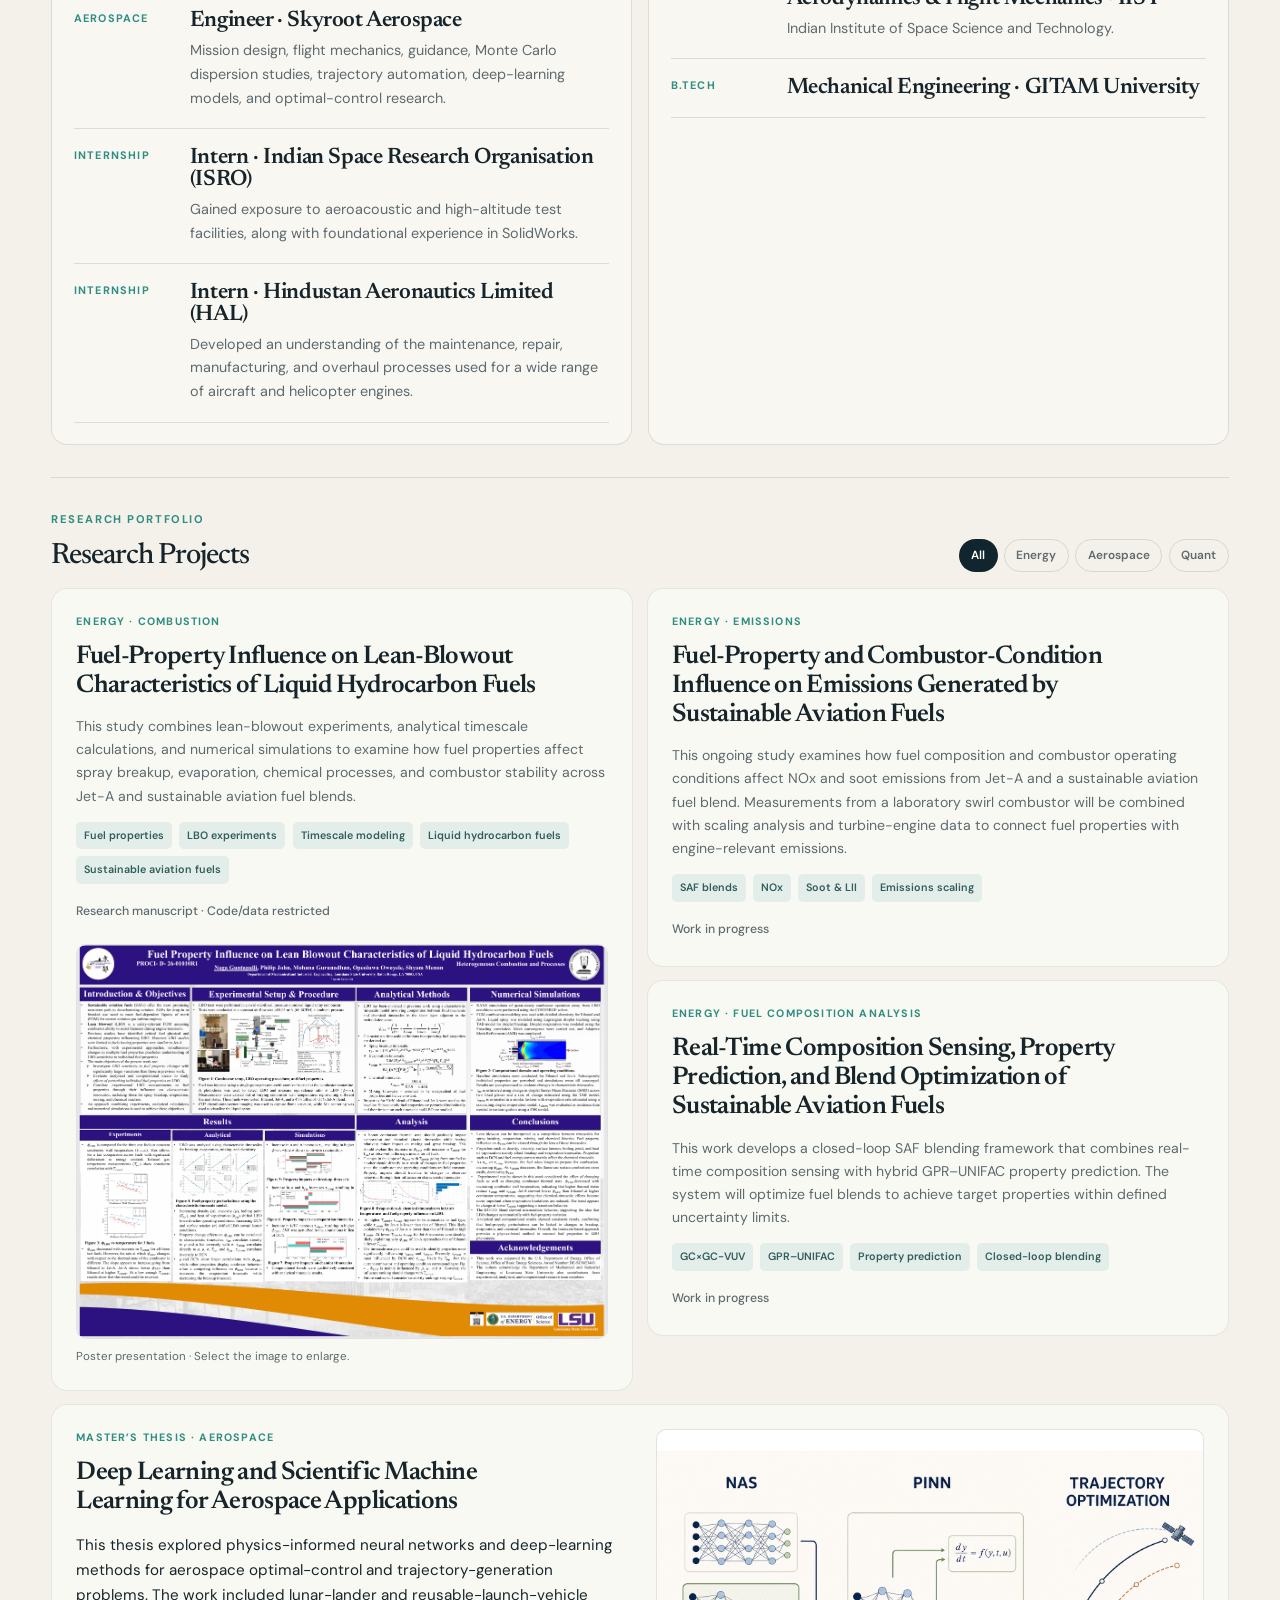
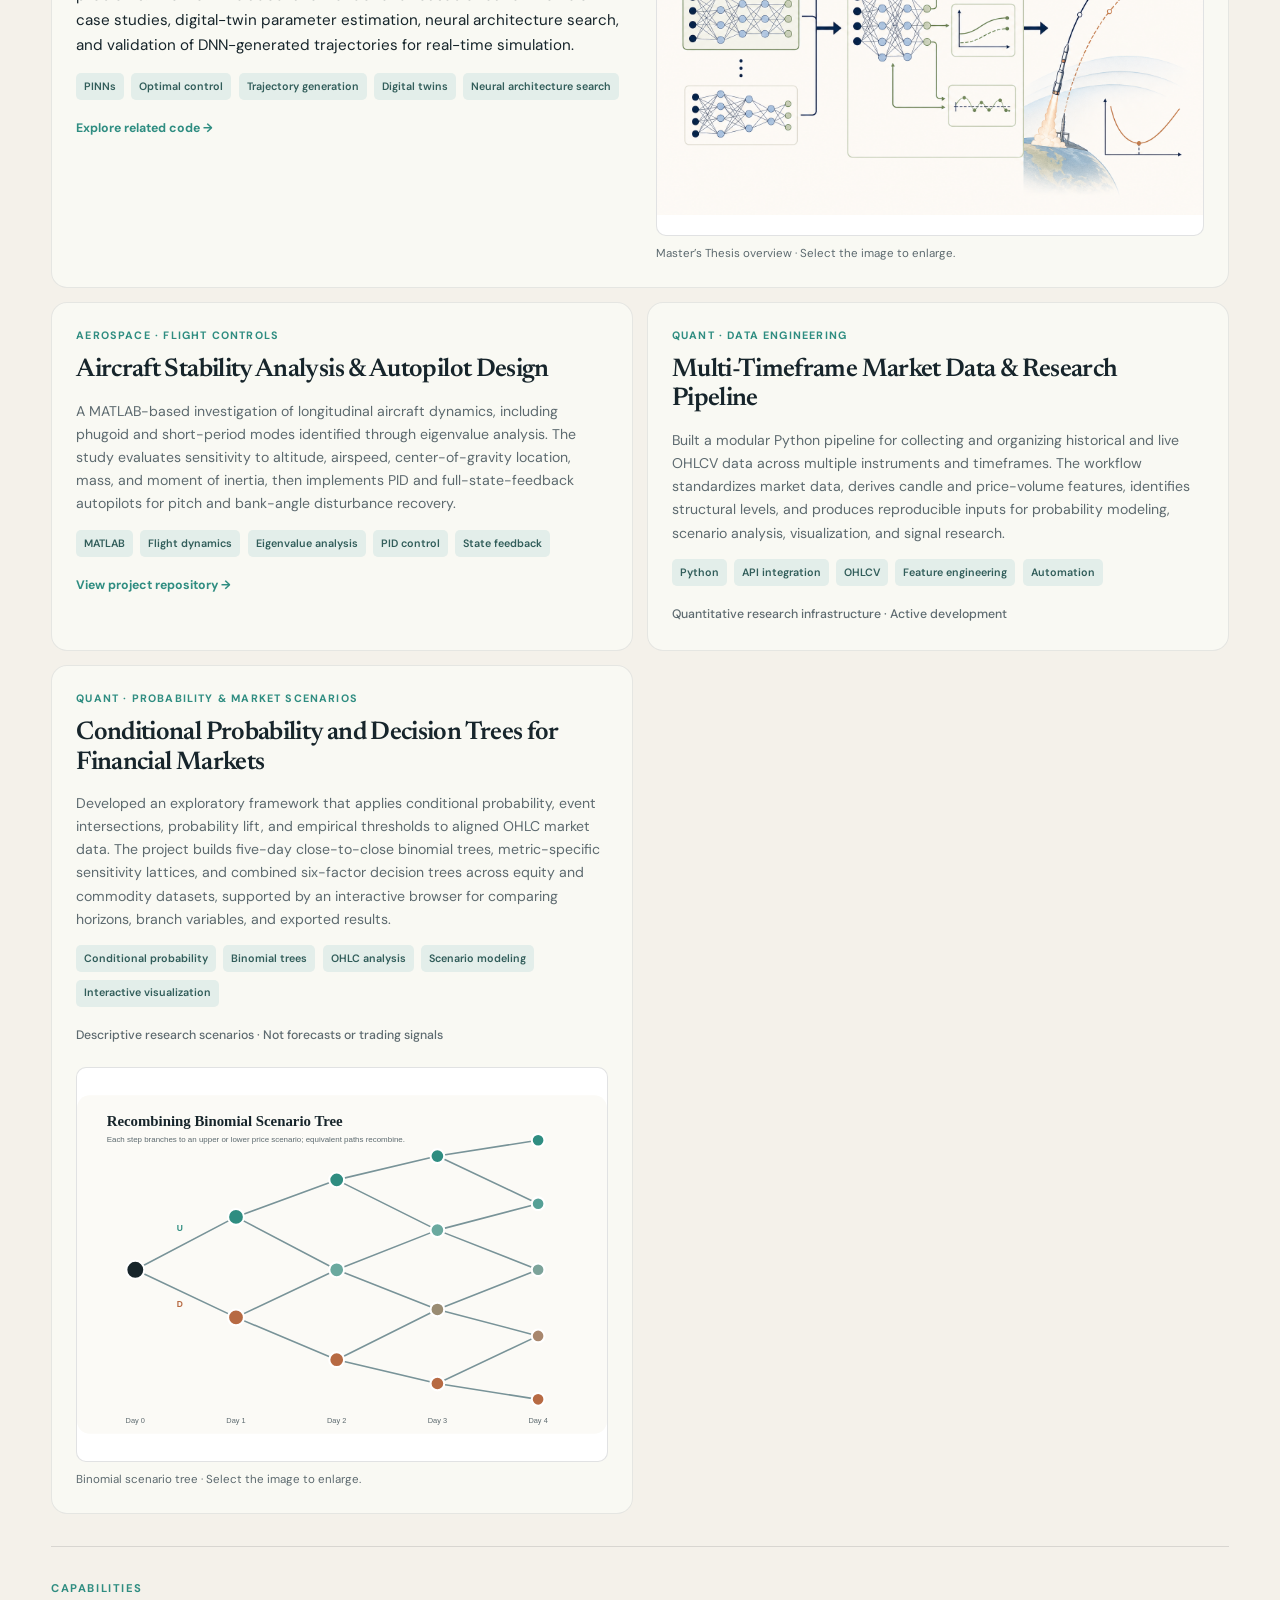
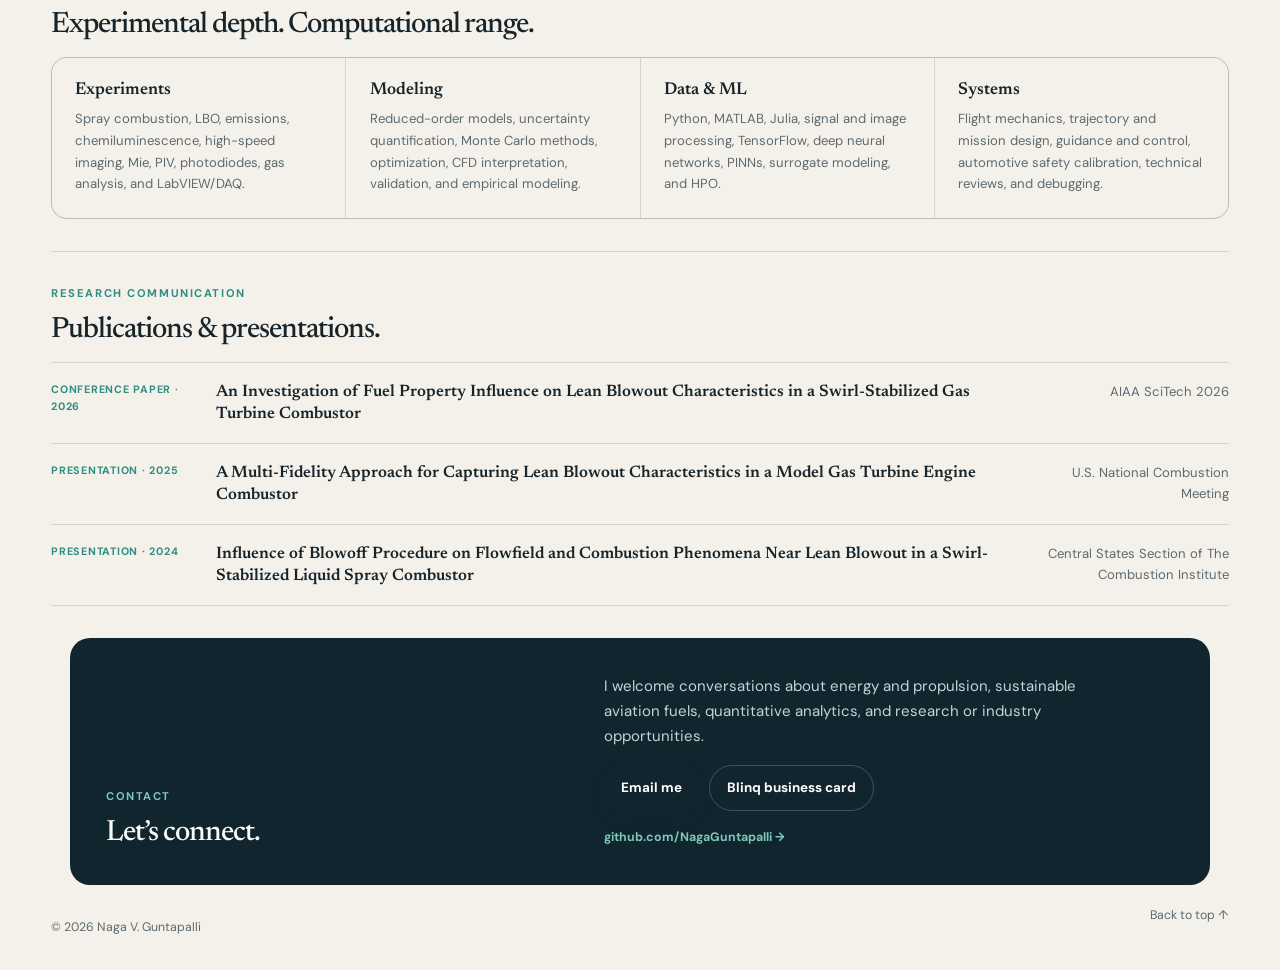
==== commit fac567df: "Create quant research focused portfolio variant" ====
--- a/index.html
+++ b/index.html
@@ -143,9 +143,9 @@
           <article class="project-card"><p class="card-category">Energy · Fuel Composition Analysis</p><h3>Real-Time Composition Sensing, Property Prediction, and Blend Optimization of Sustainable Aviation Fuels</h3><p>This work develops a closed-loop SAF blending framework that combines real-time composition sensing with hybrid GPR–UNIFAC property prediction. The system will optimize fuel blends to achieve target properties within defined uncertainty limits.</p><ul class="mini-tags"><li>GC×GC-VUV</li><li>GPR–UNIFAC</li><li>Property prediction</li><li>Closed-loop blending</li></ul><span class="case-study-note">Work in progress</span></article>
         </div>
         <article class="project-card project-card-wide" data-category="aerospace"><div class="thesis-layout"><div class="thesis-copy"><p class="card-category">Master’s Thesis · Aerospace</p><h3>Deep Learning and Scientific Machine Learning for Aerospace Applications</h3><p>This thesis explored physics-informed neural networks and deep-learning methods for aerospace optimal-control and trajectory-generation problems. The work included lunar-lander and reusable-launch-vehicle case studies, digital-twin parameter estimation, neural architecture search, and validation of DNN-generated trajectories for real-time simulation.</p><ul class="mini-tags"><li>PINNs</li><li>Optimal control</li><li>Trajectory generation</li><li>Digital twins</li><li>Neural architecture search</li></ul><a class="text-link" href="https://github.com/NagaGuntapalli" target="_blank" rel="noreferrer">Explore related code →</a></div><figure class="project-poster"><button class="project-poster-trigger" type="button" data-lightbox-target="#thesis-lightbox" aria-haspopup="dialog" aria-label="Enlarge the Master’s Thesis illustration"><img src="assets/images/nas-pinn-trajectory-optimization.png" width="1536" height="1024" loading="lazy" alt="Technical illustration connecting neural architecture search, physics-informed neural networks, and aerospace trajectory optimization"></button><figcaption>Master’s Thesis overview · Select the image to enlarge.</figcaption></figure></div></article>
-        <article class="project-card" data-category="aerospace"><p class="card-category">Aerospace · Simulation</p><h3>Trajectory Generation & Mission Design</h3><p>Automated aerospace simulation workflows for trajectory design, propellant estimation, dispersion analysis, and data-driven trajectory generation.</p><ul class="mini-tags"><li>MATLAB</li><li>DNN</li><li>Monte Carlo</li></ul><a class="text-link" href="https://github.com/NagaGuntapalli" target="_blank" rel="noreferrer">Explore related code →</a></article>
-        <article class="project-card" data-category="quant"><p class="card-category">Quant · Energy Markets</p><h3>Probability-Based Price-Range Forecasting</h3><p>Probabilistic forecasts for future commodity price ranges using OHLC behavior, volatility, derivatives, and historical market structure.</p><ul class="mini-tags"><li>Python</li><li>Probability</li><li>Time series</li></ul><a class="text-link" href="https://github.com/NagaGuntapalli" target="_blank" rel="noreferrer">View GitHub profile →</a></article>
-        <article class="project-card" data-category="quant"><p class="card-category">Quant · Infrastructure</p><h3>Live Market Data Research Pipeline</h3><p>A modular workflow for historical and live OHLCV collection, price-volume derivatives, structure levels, signal research, and reproducible outputs.</p><ul class="mini-tags"><li>API integration</li><li>OHLCV</li><li>Automation</li></ul><a class="text-link" href="https://github.com/NagaGuntapalli" target="_blank" rel="noreferrer">View GitHub profile →</a></article>
+        <article class="project-card" data-category="aerospace"><p class="card-category">Aerospace · Flight Controls</p><h3>Aircraft Stability Analysis & Autopilot Design</h3><p>A MATLAB-based investigation of longitudinal aircraft dynamics, including phugoid and short-period modes identified through eigenvalue analysis. The study evaluates sensitivity to altitude, airspeed, center-of-gravity location, mass, and moment of inertia, then implements PID and full-state-feedback autopilots for pitch and bank-angle disturbance recovery.</p><ul class="mini-tags"><li>MATLAB</li><li>Flight dynamics</li><li>Eigenvalue analysis</li><li>PID control</li><li>State feedback</li></ul><a class="text-link" href="https://github.com/NagaGuntapalli/Flight-Dynamics-and-Controls" target="_blank" rel="noreferrer">View project repository →</a></article>
+        <article class="project-card" data-category="quant"><p class="card-category">Quant · Data Engineering</p><h3>Multi-Timeframe Market Data &amp; Research Pipeline</h3><p>Built a modular Python pipeline for collecting and organizing historical and live OHLCV data across multiple instruments and timeframes. The workflow standardizes market data, derives candle and price-volume features, identifies structural levels, and produces reproducible inputs for probability modeling, scenario analysis, visualization, and signal research.</p><ul class="mini-tags"><li>Python</li><li>API integration</li><li>OHLCV</li><li>Feature engineering</li><li>Automation</li></ul><span class="case-study-note">Quantitative research infrastructure · Active development</span></article>
+        <article class="project-card" data-category="quant"><p class="card-category">Quant · Probability &amp; Market Scenarios</p><h3>Conditional Probability and Decision Trees for Financial Markets</h3><p>Developed an exploratory framework that applies conditional probability, event intersections, probability lift, and empirical thresholds to aligned OHLC market data. The project builds five-day close-to-close binomial trees, metric-specific sensitivity lattices, and combined six-factor decision trees across equity and commodity datasets, supported by an interactive browser for comparing horizons, branch variables, and exported results.</p><ul class="mini-tags"><li>Conditional probability</li><li>Binomial trees</li><li>OHLC analysis</li><li>Scenario modeling</li><li>Interactive visualization</li></ul><span class="case-study-note">Descriptive research scenarios · Not forecasts or trading signals</span><figure class="project-poster"><button class="project-poster-trigger" type="button" data-lightbox-target="#probability-tree-lightbox" aria-haspopup="dialog" aria-label="Enlarge the binomial scenario tree"><img src="assets/images/binomial-scenario-tree.svg" width="1000" height="640" loading="lazy" alt="Four-step recombining binomial scenario tree with upper and lower price branches"></button><figcaption>Binomial scenario tree · Select the image to enlarge.</figcaption></figure></article>
       </div>
       <dialog class="poster-lightbox" id="poster-lightbox" aria-label="Lean-blowout research poster">
         <button class="poster-lightbox-close" type="button" data-lightbox-close aria-label="Close enlarged poster">Close ×</button>
@@ -154,6 +154,10 @@
       <dialog class="poster-lightbox" id="thesis-lightbox" aria-label="Master’s Thesis illustration">
         <button class="poster-lightbox-close" type="button" data-lightbox-close aria-label="Close enlarged Master’s Thesis illustration">Close ×</button>
         <img src="assets/images/nas-pinn-trajectory-optimization.png" width="1536" height="1024" alt="Full-size technical illustration connecting neural architecture search, physics-informed neural networks, and aerospace trajectory optimization">
+      </dialog>
+      <dialog class="poster-lightbox" id="probability-tree-lightbox" aria-label="Binomial scenario tree">
+        <button class="poster-lightbox-close" type="button" data-lightbox-close aria-label="Close enlarged binomial scenario tree">Close ×</button>
+        <img src="assets/images/binomial-scenario-tree.svg" width="1000" height="640" alt="Full-size four-step recombining binomial scenario tree with upper and lower price branches">
       </dialog>
     </section>
 
--- a/styles.css
+++ b/styles.css
@@ -90,6 +90,8 @@
 .project-card-wide { grid-column: 1 / -1; }
 .thesis-layout { display: grid; grid-template-columns: repeat(2, minmax(0, 1fr)); gap: clamp(1rem, 2.5vw, 2rem); align-items: start; }
 .thesis-layout .project-poster { margin-top: 0; }
+.thesis-copy h3 { font-size: clamp(1.5rem, 2.35vw, 1.95rem); }
+.project-card .thesis-copy > p:not(.card-category) { font-size: .95rem; }
 .project-card:hover { transform: translateY(-3px); box-shadow: var(--shadow); }
 .project-card.is-hidden { display: none; }
 .card-category { margin: 0 0 .75rem; color: var(--teal); font-size: .67rem; font-weight: 700; letter-spacing: .11em; text-transform: uppercase; }
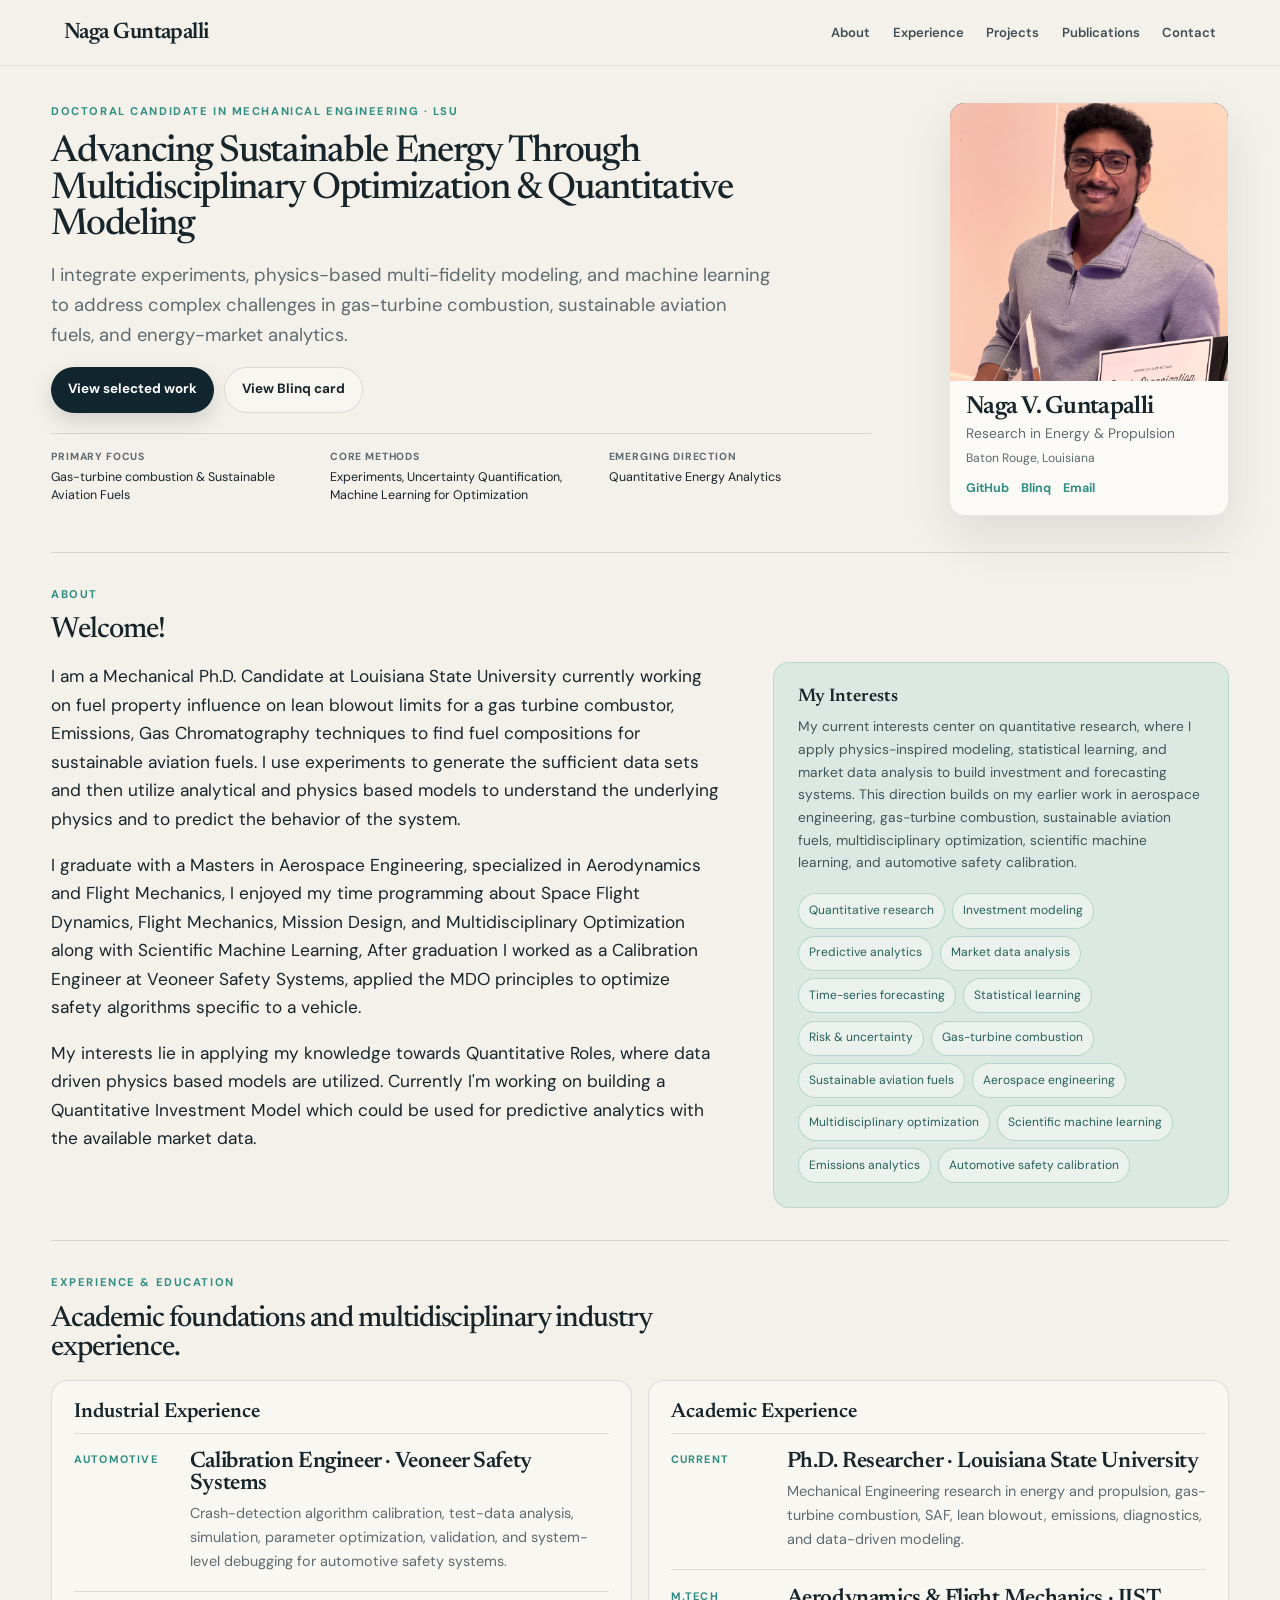
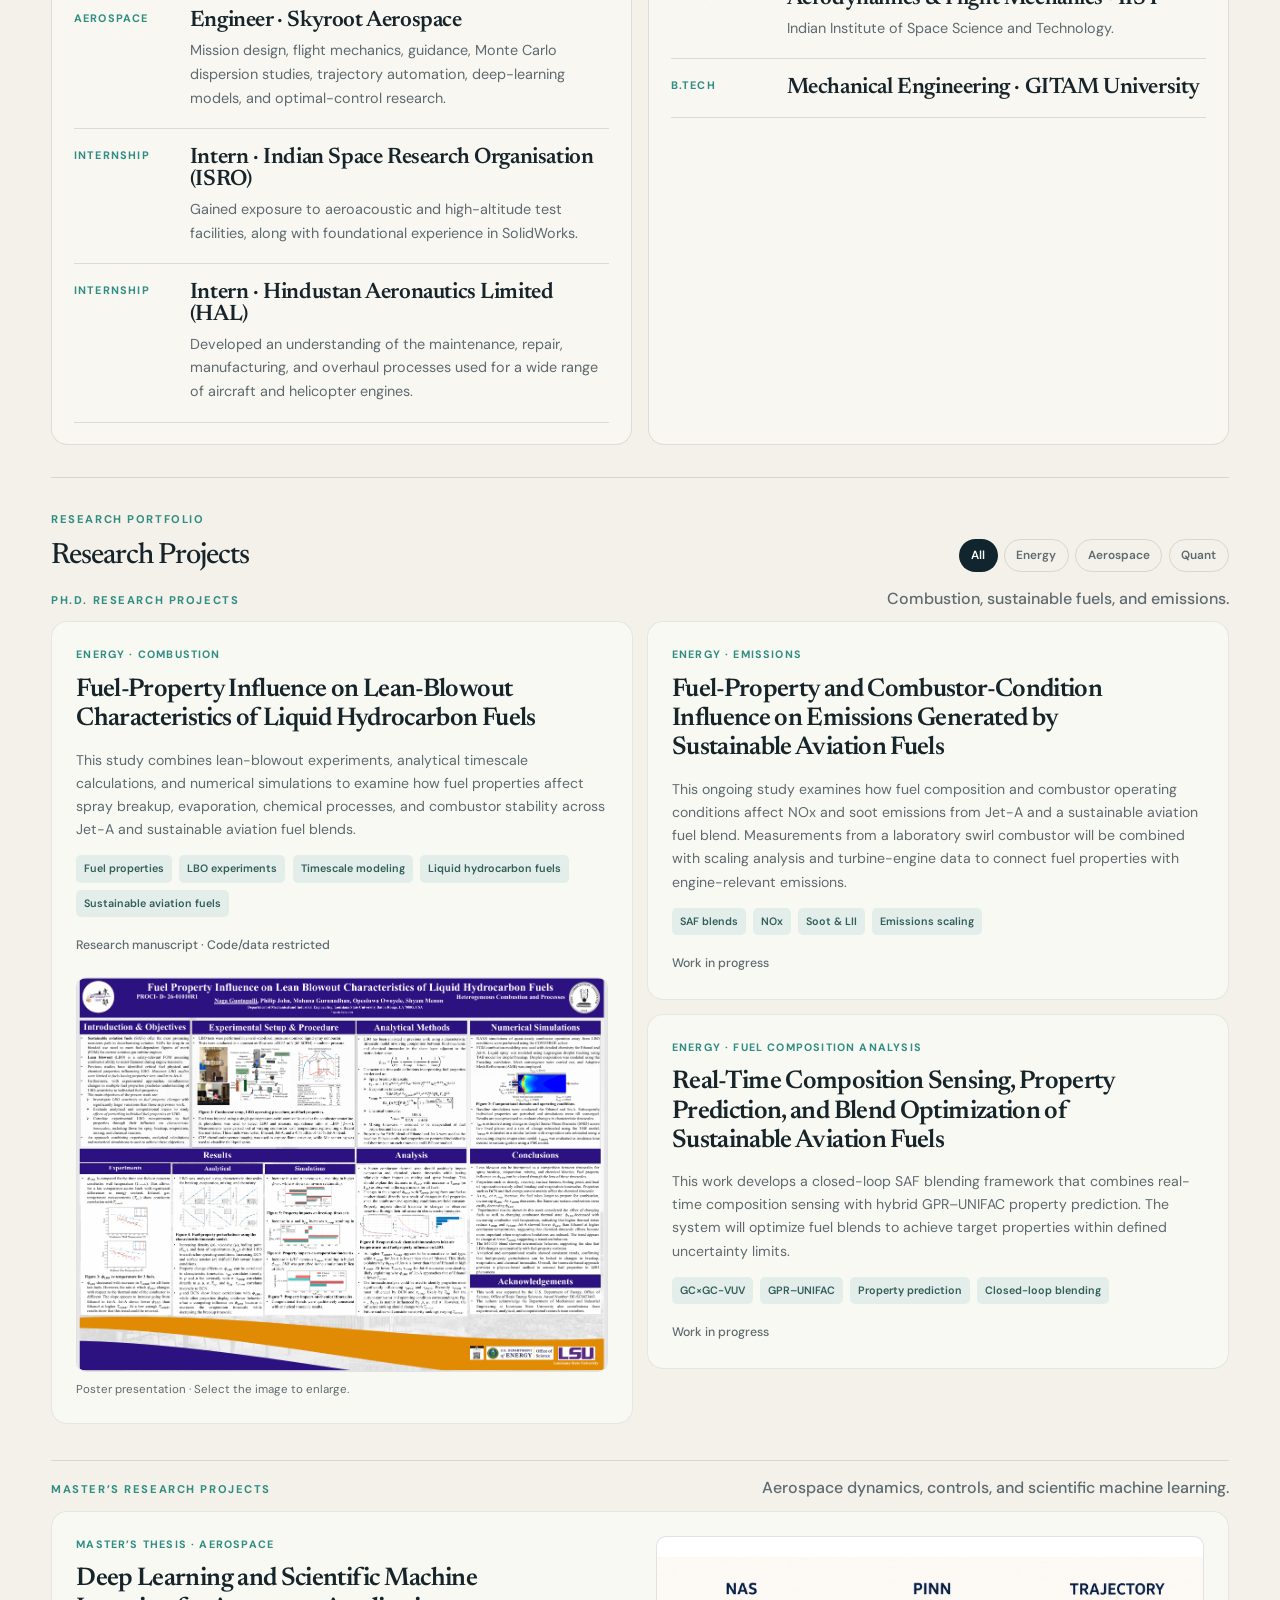
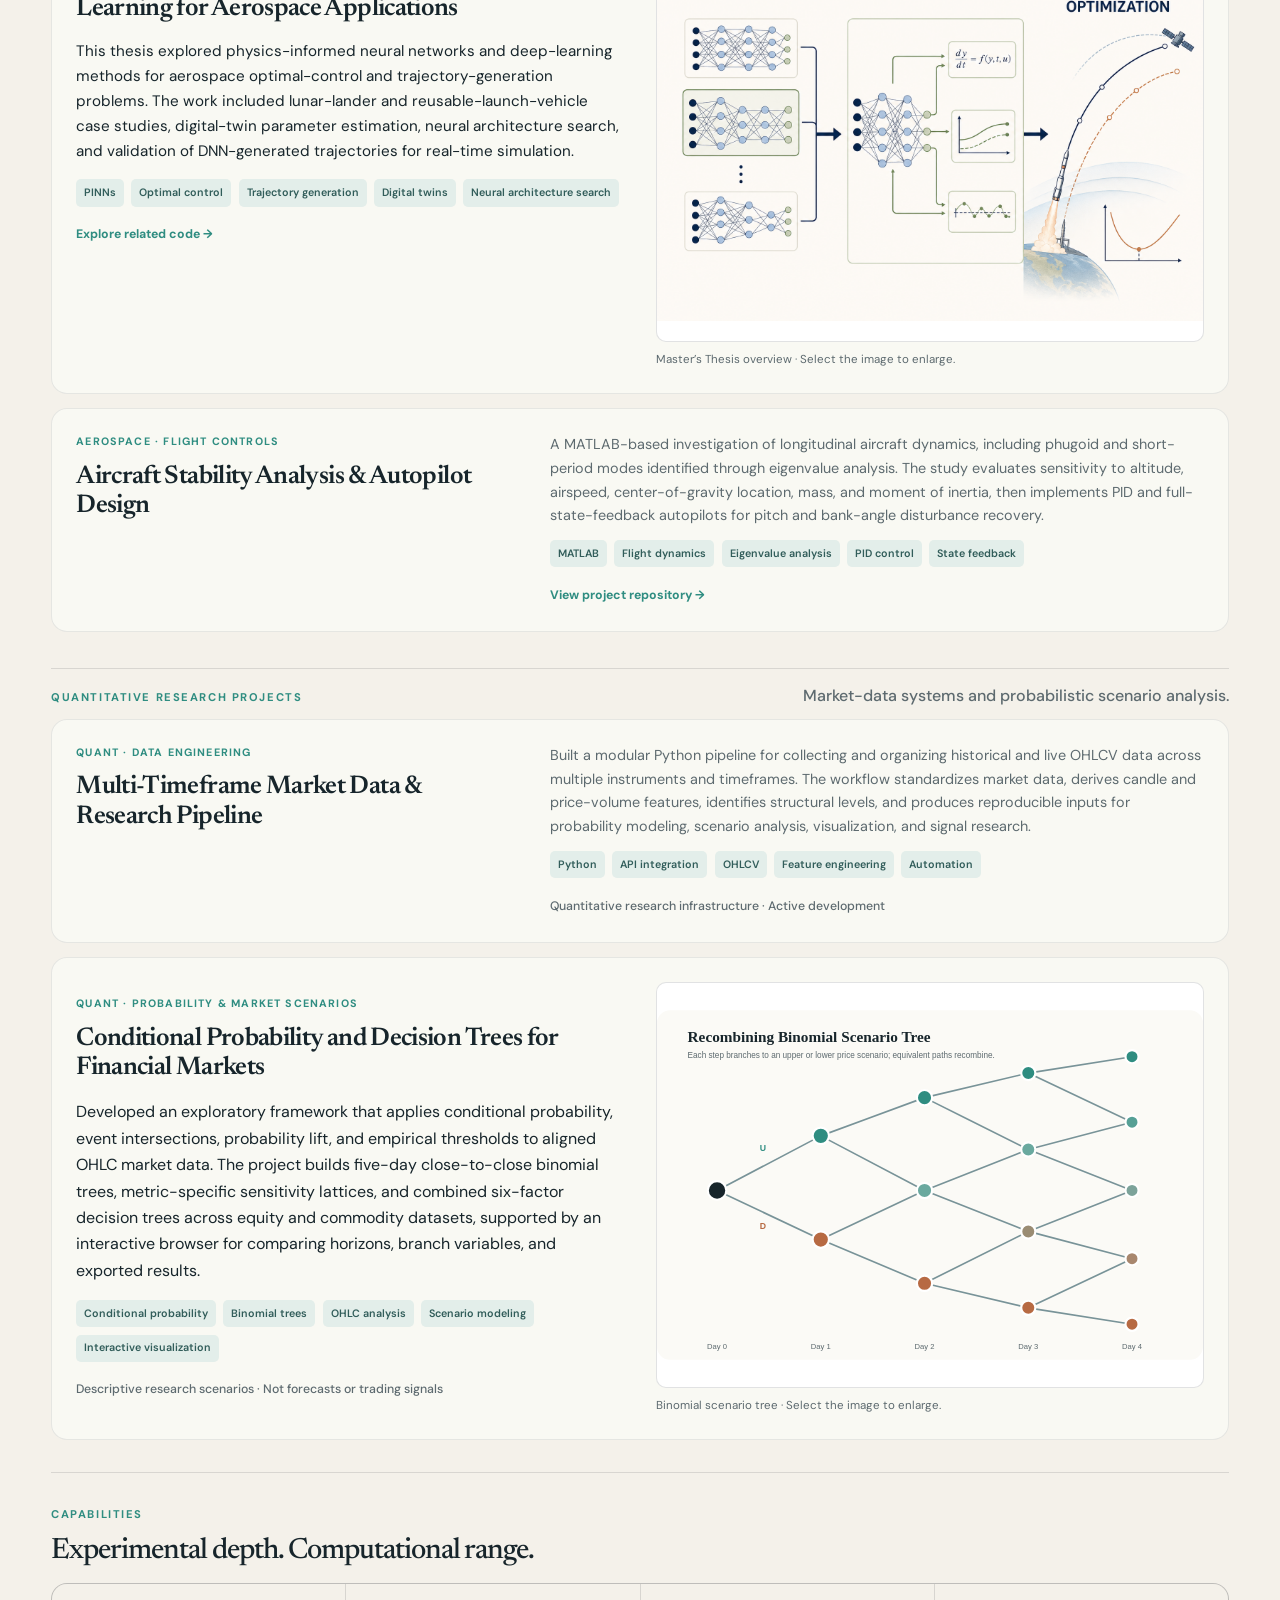
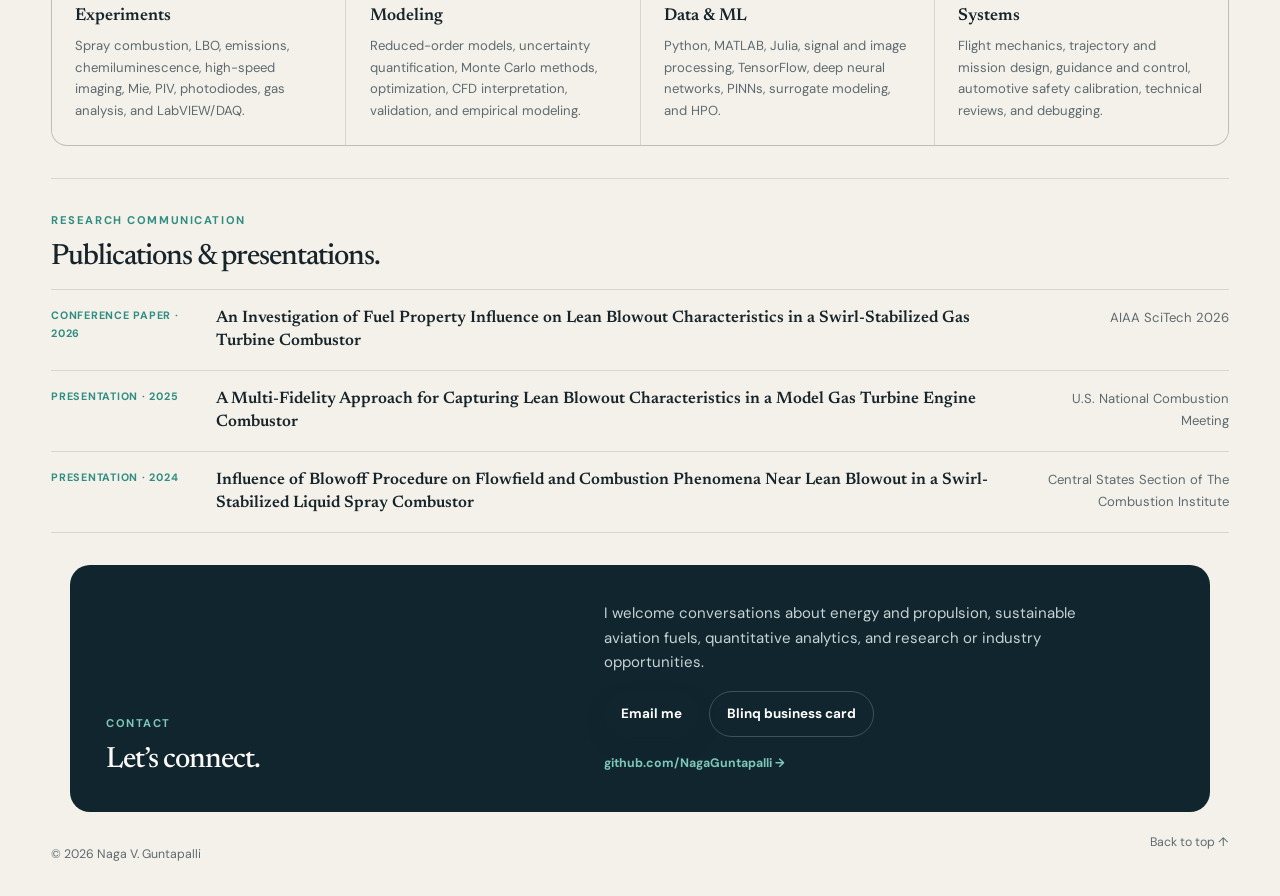
==== commit b284a9ad: "Optimized Edit" ====
--- a/index.html
+++ b/index.html
@@ -137,15 +137,30 @@
       </div>
 
       <div class="project-grid">
+        <section class="portfolio-segment" data-category="energy" aria-labelledby="phd-projects-title">
+          <div class="portfolio-segment-heading"><p class="eyebrow">Ph.D. Research Projects</p><h3 id="phd-projects-title">Combustion, sustainable fuels, and emissions.</h3></div>
+          <div class="portfolio-segment-grid">
         <article class="project-card" data-category="energy"><p class="card-category">Energy · Combustion</p><h3>Fuel-Property Influence on Lean-Blowout Characteristics of Liquid Hydrocarbon Fuels</h3><p>This study combines lean-blowout experiments, analytical timescale calculations, and numerical simulations to examine how fuel properties affect spray breakup, evaporation, chemical processes, and combustor stability across Jet-A and sustainable aviation fuel blends.</p><ul class="mini-tags"><li>Fuel properties</li><li>LBO experiments</li><li>Timescale modeling</li><li>Liquid hydrocarbon fuels</li><li>Sustainable aviation fuels</li></ul><span class="case-study-note">Research manuscript · Code/data restricted</span><figure class="project-poster"><button class="project-poster-trigger" type="button" data-lightbox-target="#poster-lightbox" aria-haspopup="dialog" aria-label="Enlarge the lean-blowout research poster"><img src="assets/images/lean-blowout-poster.PNG" width="1165" height="865" loading="lazy" alt="Research poster presenting fuel-property influences on the lean-blowout characteristics of liquid hydrocarbon fuels"></button><figcaption>Poster presentation · Select the image to enlarge.</figcaption></figure></article>
         <div class="project-stack" data-category="energy">
           <article class="project-card"><p class="card-category">Energy · Emissions</p><h3>Fuel-Property and Combustor-Condition Influence on Emissions Generated by Sustainable Aviation Fuels</h3><p>This ongoing study examines how fuel composition and combustor operating conditions affect NOx and soot emissions from Jet-A and a sustainable aviation fuel blend. Measurements from a laboratory swirl combustor will be combined with scaling analysis and turbine-engine data to connect fuel properties with engine-relevant emissions.</p><ul class="mini-tags"><li>SAF blends</li><li>NOx</li><li>Soot &amp; LII</li><li>Emissions scaling</li></ul><span class="case-study-note">Work in progress</span></article>
           <article class="project-card"><p class="card-category">Energy · Fuel Composition Analysis</p><h3>Real-Time Composition Sensing, Property Prediction, and Blend Optimization of Sustainable Aviation Fuels</h3><p>This work develops a closed-loop SAF blending framework that combines real-time composition sensing with hybrid GPR–UNIFAC property prediction. The system will optimize fuel blends to achieve target properties within defined uncertainty limits.</p><ul class="mini-tags"><li>GC×GC-VUV</li><li>GPR–UNIFAC</li><li>Property prediction</li><li>Closed-loop blending</li></ul><span class="case-study-note">Work in progress</span></article>
         </div>
+          </div>
+        </section>
+        <section class="portfolio-segment" data-category="aerospace" aria-labelledby="masters-projects-title">
+          <div class="portfolio-segment-heading"><p class="eyebrow">Master’s Research Projects</p><h3 id="masters-projects-title">Aerospace dynamics, controls, and scientific machine learning.</h3></div>
+          <div class="portfolio-segment-grid">
         <article class="project-card project-card-wide" data-category="aerospace"><div class="thesis-layout"><div class="thesis-copy"><p class="card-category">Master’s Thesis · Aerospace</p><h3>Deep Learning and Scientific Machine Learning for Aerospace Applications</h3><p>This thesis explored physics-informed neural networks and deep-learning methods for aerospace optimal-control and trajectory-generation problems. The work included lunar-lander and reusable-launch-vehicle case studies, digital-twin parameter estimation, neural architecture search, and validation of DNN-generated trajectories for real-time simulation.</p><ul class="mini-tags"><li>PINNs</li><li>Optimal control</li><li>Trajectory generation</li><li>Digital twins</li><li>Neural architecture search</li></ul><a class="text-link" href="https://github.com/NagaGuntapalli" target="_blank" rel="noreferrer">Explore related code →</a></div><figure class="project-poster"><button class="project-poster-trigger" type="button" data-lightbox-target="#thesis-lightbox" aria-haspopup="dialog" aria-label="Enlarge the Master’s Thesis illustration"><img src="assets/images/nas-pinn-trajectory-optimization.png" width="1536" height="1024" loading="lazy" alt="Technical illustration connecting neural architecture search, physics-informed neural networks, and aerospace trajectory optimization"></button><figcaption>Master’s Thesis overview · Select the image to enlarge.</figcaption></figure></div></article>
-        <article class="project-card" data-category="aerospace"><p class="card-category">Aerospace · Flight Controls</p><h3>Aircraft Stability Analysis & Autopilot Design</h3><p>A MATLAB-based investigation of longitudinal aircraft dynamics, including phugoid and short-period modes identified through eigenvalue analysis. The study evaluates sensitivity to altitude, airspeed, center-of-gravity location, mass, and moment of inertia, then implements PID and full-state-feedback autopilots for pitch and bank-angle disturbance recovery.</p><ul class="mini-tags"><li>MATLAB</li><li>Flight dynamics</li><li>Eigenvalue analysis</li><li>PID control</li><li>State feedback</li></ul><a class="text-link" href="https://github.com/NagaGuntapalli/Flight-Dynamics-and-Controls" target="_blank" rel="noreferrer">View project repository →</a></article>
-        <article class="project-card" data-category="quant"><p class="card-category">Quant · Data Engineering</p><h3>Multi-Timeframe Market Data &amp; Research Pipeline</h3><p>Built a modular Python pipeline for collecting and organizing historical and live OHLCV data across multiple instruments and timeframes. The workflow standardizes market data, derives candle and price-volume features, identifies structural levels, and produces reproducible inputs for probability modeling, scenario analysis, visualization, and signal research.</p><ul class="mini-tags"><li>Python</li><li>API integration</li><li>OHLCV</li><li>Feature engineering</li><li>Automation</li></ul><span class="case-study-note">Quantitative research infrastructure · Active development</span></article>
-        <article class="project-card" data-category="quant"><p class="card-category">Quant · Probability &amp; Market Scenarios</p><h3>Conditional Probability and Decision Trees for Financial Markets</h3><p>Developed an exploratory framework that applies conditional probability, event intersections, probability lift, and empirical thresholds to aligned OHLC market data. The project builds five-day close-to-close binomial trees, metric-specific sensitivity lattices, and combined six-factor decision trees across equity and commodity datasets, supported by an interactive browser for comparing horizons, branch variables, and exported results.</p><ul class="mini-tags"><li>Conditional probability</li><li>Binomial trees</li><li>OHLC analysis</li><li>Scenario modeling</li><li>Interactive visualization</li></ul><span class="case-study-note">Descriptive research scenarios · Not forecasts or trading signals</span><figure class="project-poster"><button class="project-poster-trigger" type="button" data-lightbox-target="#probability-tree-lightbox" aria-haspopup="dialog" aria-label="Enlarge the binomial scenario tree"><img src="assets/images/binomial-scenario-tree.svg" width="1000" height="640" loading="lazy" alt="Four-step recombining binomial scenario tree with upper and lower price branches"></button><figcaption>Binomial scenario tree · Select the image to enlarge.</figcaption></figure></article>
+        <article class="project-card project-card-wide" data-category="aerospace"><div class="project-summary-layout"><div><p class="card-category">Aerospace · Flight Controls</p><h3>Aircraft Stability Analysis & Autopilot Design</h3></div><div class="project-summary-details"><p>A MATLAB-based investigation of longitudinal aircraft dynamics, including phugoid and short-period modes identified through eigenvalue analysis. The study evaluates sensitivity to altitude, airspeed, center-of-gravity location, mass, and moment of inertia, then implements PID and full-state-feedback autopilots for pitch and bank-angle disturbance recovery.</p><ul class="mini-tags"><li>MATLAB</li><li>Flight dynamics</li><li>Eigenvalue analysis</li><li>PID control</li><li>State feedback</li></ul><a class="text-link" href="https://github.com/NagaGuntapalli/Flight-Dynamics-and-Controls" target="_blank" rel="noreferrer">View project repository →</a></div></div></article>
+          </div>
+        </section>
+        <section class="portfolio-segment" data-category="quant" aria-labelledby="quant-projects-title">
+          <div class="portfolio-segment-heading"><p class="eyebrow">Quantitative Research Projects</p><h3 id="quant-projects-title">Market-data systems and probabilistic scenario analysis.</h3></div>
+          <div class="portfolio-segment-grid">
+        <article class="project-card project-card-wide" data-category="quant"><div class="project-summary-layout"><div><p class="card-category">Quant · Data Engineering</p><h3>Multi-Timeframe Market Data &amp; Research Pipeline</h3></div><div class="project-summary-details"><p>Built a modular Python pipeline for collecting and organizing historical and live OHLCV data across multiple instruments and timeframes. The workflow standardizes market data, derives candle and price-volume features, identifies structural levels, and produces reproducible inputs for probability modeling, scenario analysis, visualization, and signal research.</p><ul class="mini-tags"><li>Python</li><li>API integration</li><li>OHLCV</li><li>Feature engineering</li><li>Automation</li></ul><span class="case-study-note">Quantitative research infrastructure · Active development</span></div></div></article>
+        <article class="project-card project-card-wide" data-category="quant"><div class="project-split-layout"><div class="project-split-copy"><p class="card-category">Quant · Probability &amp; Market Scenarios</p><h3>Conditional Probability and Decision Trees for Financial Markets</h3><p>Developed an exploratory framework that applies conditional probability, event intersections, probability lift, and empirical thresholds to aligned OHLC market data. The project builds five-day close-to-close binomial trees, metric-specific sensitivity lattices, and combined six-factor decision trees across equity and commodity datasets, supported by an interactive browser for comparing horizons, branch variables, and exported results.</p><ul class="mini-tags"><li>Conditional probability</li><li>Binomial trees</li><li>OHLC analysis</li><li>Scenario modeling</li><li>Interactive visualization</li></ul><span class="case-study-note">Descriptive research scenarios · Not forecasts or trading signals</span></div><figure class="project-poster"><button class="project-poster-trigger" type="button" data-lightbox-target="#probability-tree-lightbox" aria-haspopup="dialog" aria-label="Enlarge the binomial scenario tree"><img src="assets/images/binomial-scenario-tree.svg" width="1000" height="640" loading="lazy" alt="Four-step recombining binomial scenario tree with upper and lower price branches"></button><figcaption>Binomial scenario tree · Select the image to enlarge.</figcaption></figure></div></article>
+          </div>
+        </section>
       </div>
       <dialog class="poster-lightbox" id="poster-lightbox" aria-label="Lean-blowout research poster">
         <button class="poster-lightbox-close" type="button" data-lightbox-close aria-label="Close enlarged poster">Close ×</button>
--- a/styles.css
+++ b/styles.css
@@ -84,16 +84,26 @@
 .filters { display: flex; flex-wrap: wrap; gap: .4rem; }
 .filter-button { padding: .48rem .72rem; border: 1px solid var(--line); border-radius: 999px; color: var(--muted); background: transparent; cursor: pointer; font: 600 .74rem var(--body); }
 .filter-button.active { color: #fff; background: var(--deep); }
-.project-grid { display: grid; grid-template-columns: repeat(2, minmax(0, 1fr)); gap: .85rem; }
+.project-grid { display: grid; gap: clamp(1.35rem, 3vw, 2.25rem); }
+.portfolio-segment { display: grid; gap: .75rem; }
+.portfolio-segment-grid { display: grid; grid-template-columns: repeat(2, minmax(0, 1fr)); gap: .85rem; }
+.portfolio-segment-heading { display: flex; align-items: baseline; justify-content: space-between; gap: 1rem; padding-top: 1rem; border-top: 1px solid var(--line); }
+.portfolio-segment:first-child .portfolio-segment-heading { padding-top: 0; border-top: 0; }
+.portfolio-segment-heading .eyebrow { margin: 0; white-space: nowrap; }
+.portfolio-segment-heading h3 { margin: 0; color: var(--muted); font: 500 1rem var(--body); text-align: right; }
 .project-stack { display: grid; align-content: start; gap: .85rem; }
 .project-card { position: relative; padding: clamp(1.15rem, 2vw, 1.5rem); background: rgba(251,250,246,.82); border: 1px solid rgba(23,37,43,.09); border-radius: var(--radius); transition: transform .22s, box-shadow .22s, opacity .2s; }
 .project-card-wide { grid-column: 1 / -1; }
 .thesis-layout { display: grid; grid-template-columns: repeat(2, minmax(0, 1fr)); gap: clamp(1rem, 2.5vw, 2rem); align-items: start; }
 .thesis-layout .project-poster { margin-top: 0; }
+.project-split-layout { display: grid; grid-template-columns: repeat(2, minmax(0, 1fr)); gap: clamp(1rem, 2.5vw, 2rem); align-items: center; }
+.project-split-layout .project-poster { margin-top: 0; }
+.project-summary-layout { display: grid; grid-template-columns: minmax(240px, .8fr) minmax(0, 1.2fr); gap: clamp(1rem, 3vw, 2.5rem); align-items: start; }
+.project-summary-details > p { max-width: 680px; margin: 0; color: var(--muted); font-size: .9rem; }
 .thesis-copy h3 { font-size: clamp(1.5rem, 2.35vw, 1.95rem); }
 .project-card .thesis-copy > p:not(.card-category) { font-size: .95rem; }
 .project-card:hover { transform: translateY(-3px); box-shadow: var(--shadow); }
-.project-card.is-hidden { display: none; }
+.project-card.is-hidden, .portfolio-segment.is-hidden { display: none; }
 .card-category { margin: 0 0 .75rem; color: var(--teal); font-size: .67rem; font-weight: 700; letter-spacing: .11em; text-transform: uppercase; }
 .project-card h3 { max-width: 500px; margin: 0; font: 600 clamp(1.28rem, 2vw, 1.62rem) var(--display); line-height: 1.14; letter-spacing: -.025em; }
 .project-card > p:not(.card-category) { max-width: 550px; color: var(--muted); font-size: .88rem; }
@@ -134,7 +144,7 @@
 @media (max-width: 900px) {
   .hero { grid-template-columns: 1fr; min-height: auto; }
   .profile-card { max-width: 280px; justify-self: start; }
-  .intro-grid, .contact-section, .experience-groups, .thesis-layout { grid-template-columns: 1fr; }
+  .intro-grid, .contact-section, .experience-groups, .thesis-layout, .project-split-layout, .project-summary-layout { grid-template-columns: 1fr; }
   .capability-grid { grid-template-columns: repeat(2, 1fr); }
   .publication-list article { grid-template-columns: 120px 1fr; }
   .publication-list p { grid-column: 2; text-align: left; }
@@ -150,7 +160,9 @@
   .hero { padding-top: 3rem; }
   .hero h1 { font-size: clamp(1.45rem, 6.6vw, 2.05rem); }
   .signal-list { grid-template-columns: 1fr; }
-  .project-grid, .capability-grid { grid-template-columns: 1fr; }
+  .project-grid, .portfolio-segment-grid, .capability-grid { grid-template-columns: 1fr; }
+  .portfolio-segment-heading { align-items: flex-start; flex-direction: column; gap: .25rem; }
+  .portfolio-segment-heading h3 { text-align: left; }
   .timeline-item { grid-template-columns: 1fr; gap: .4rem; }
   .publication-list article { grid-template-columns: 1fr; gap: .5rem; }
   .publication-list p { grid-column: auto; }
